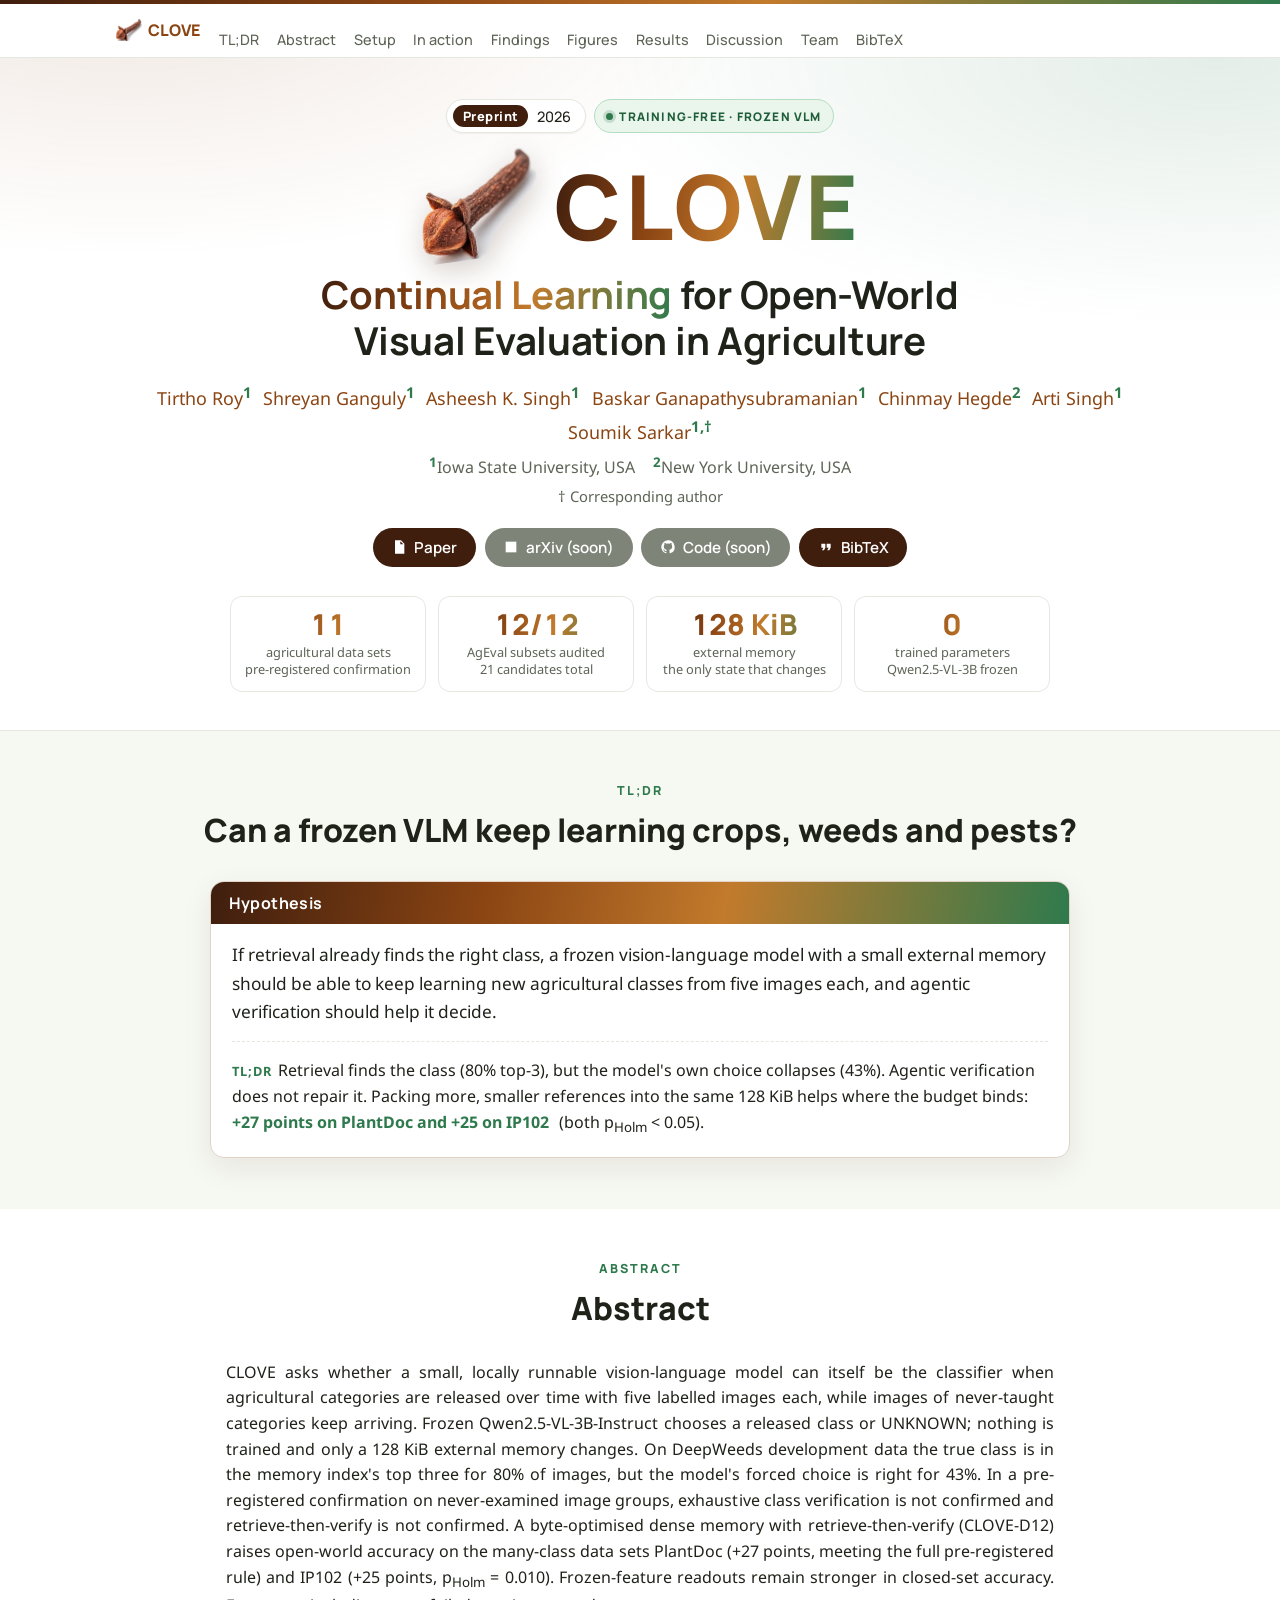
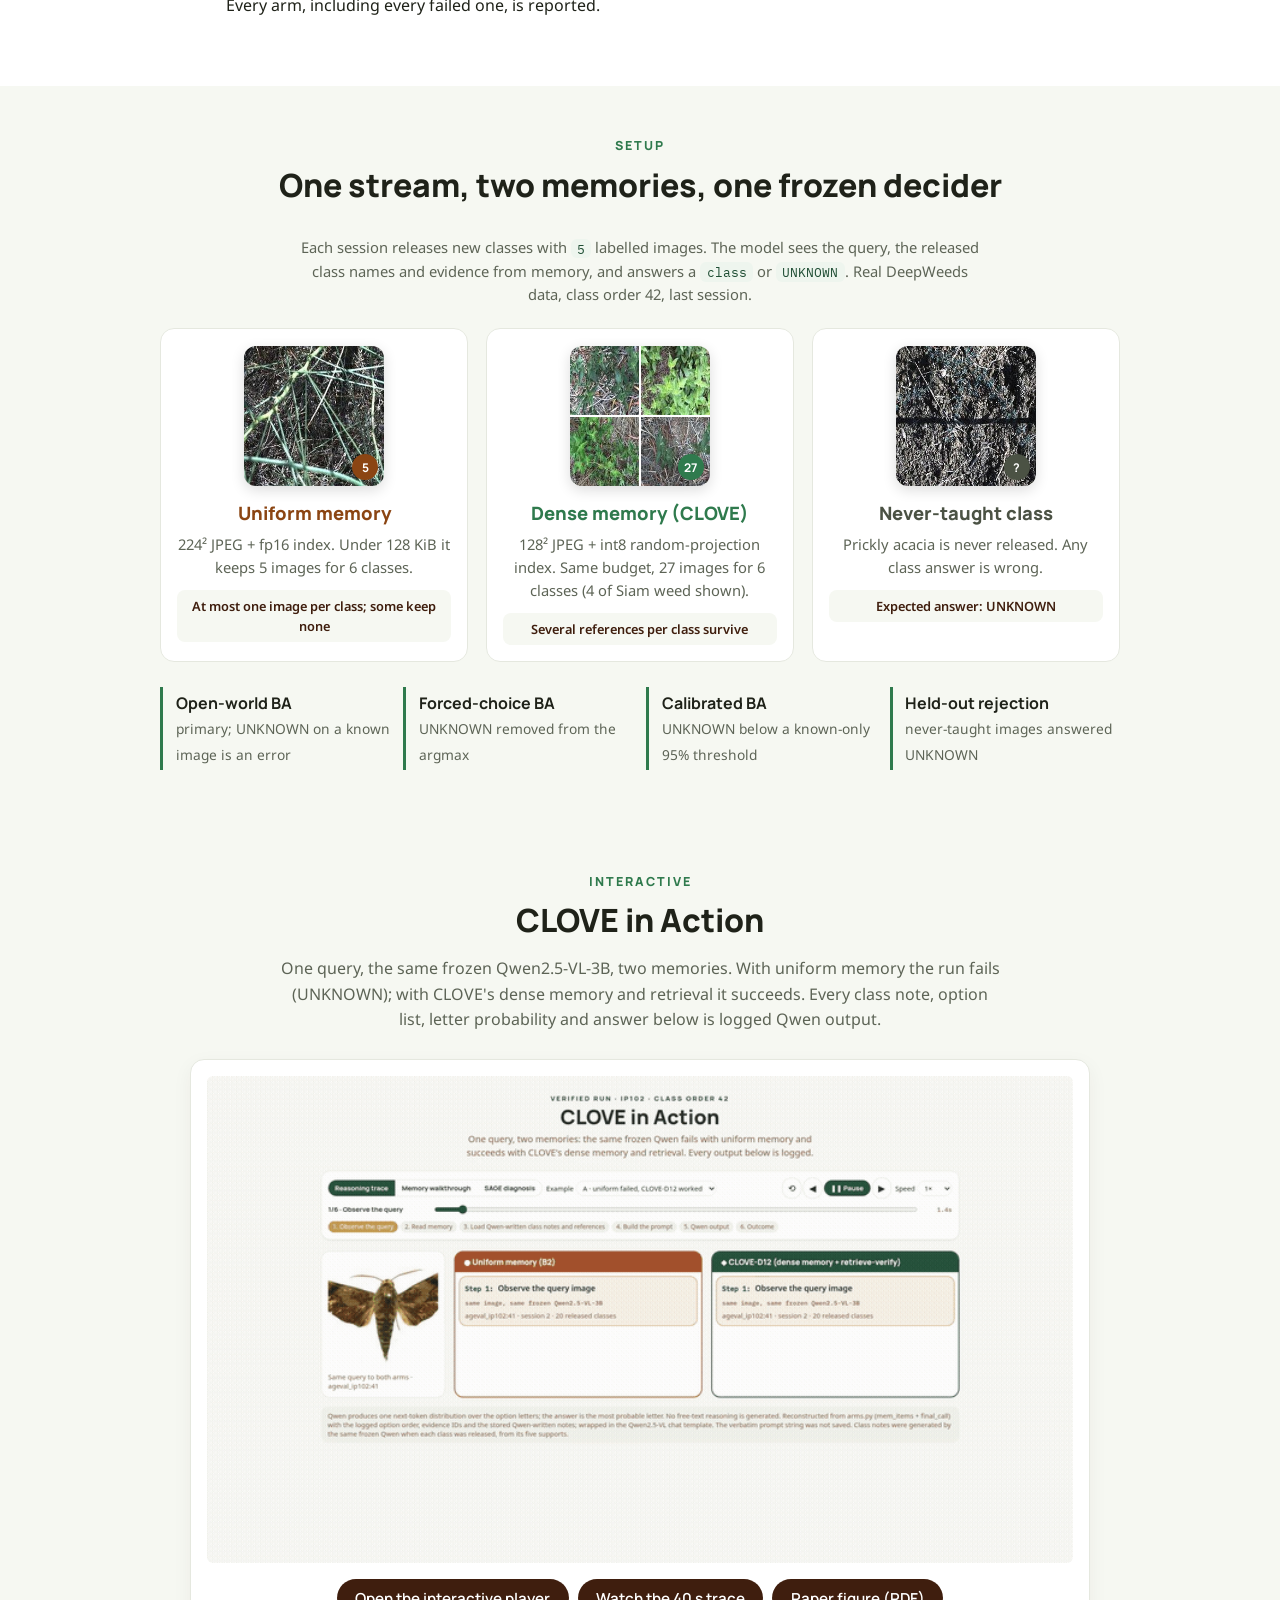
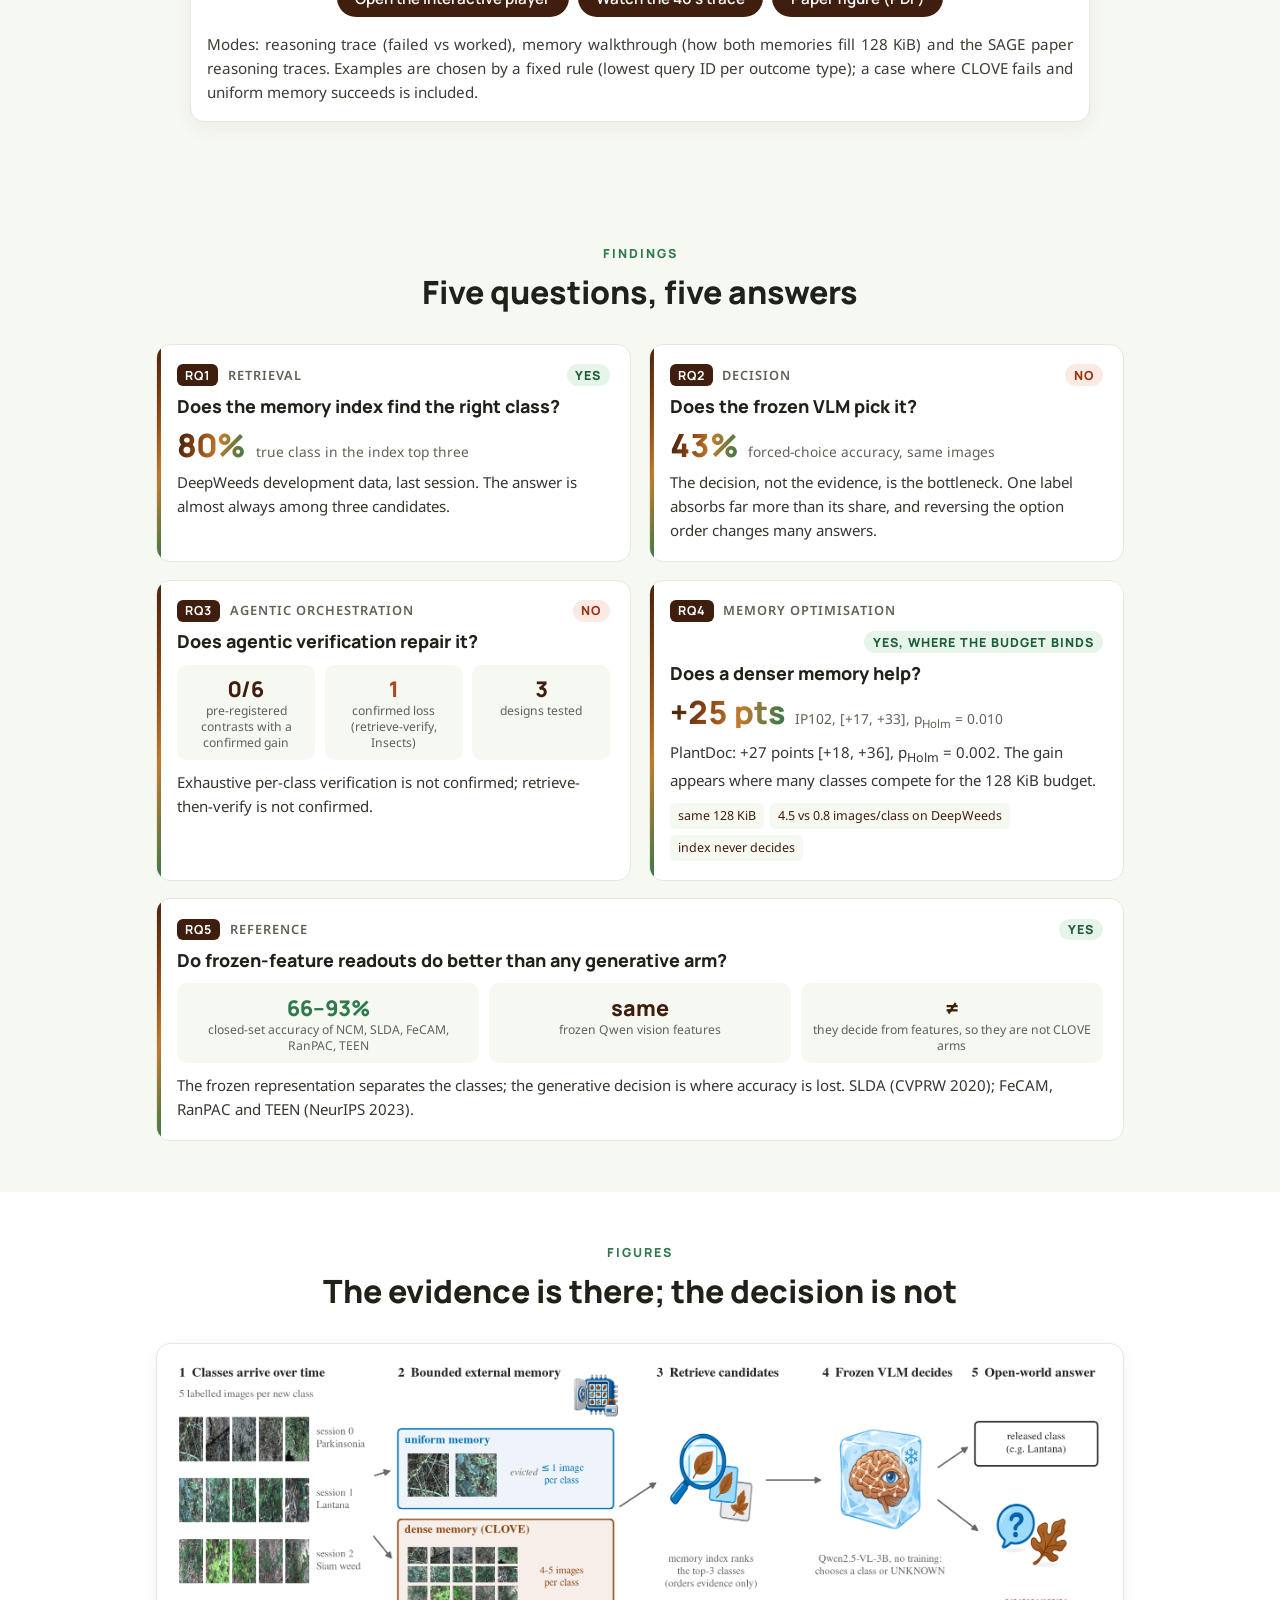
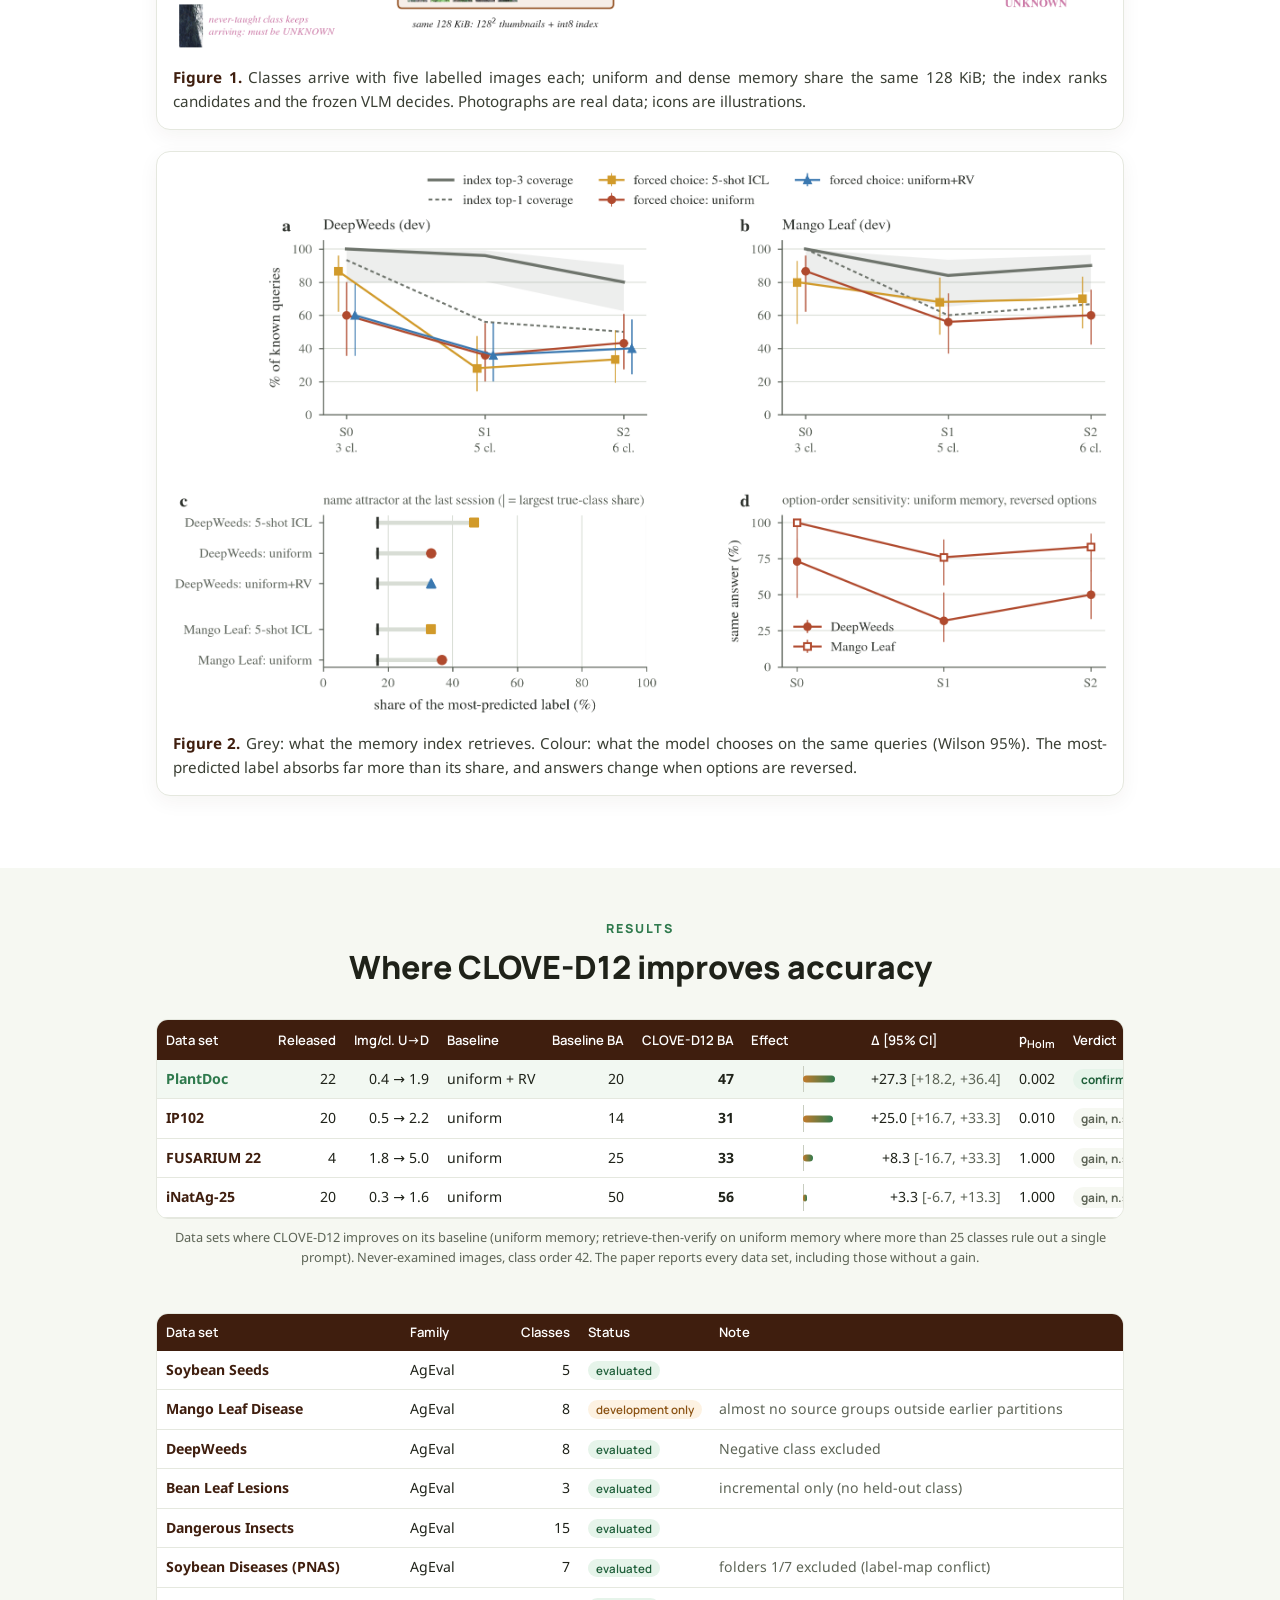
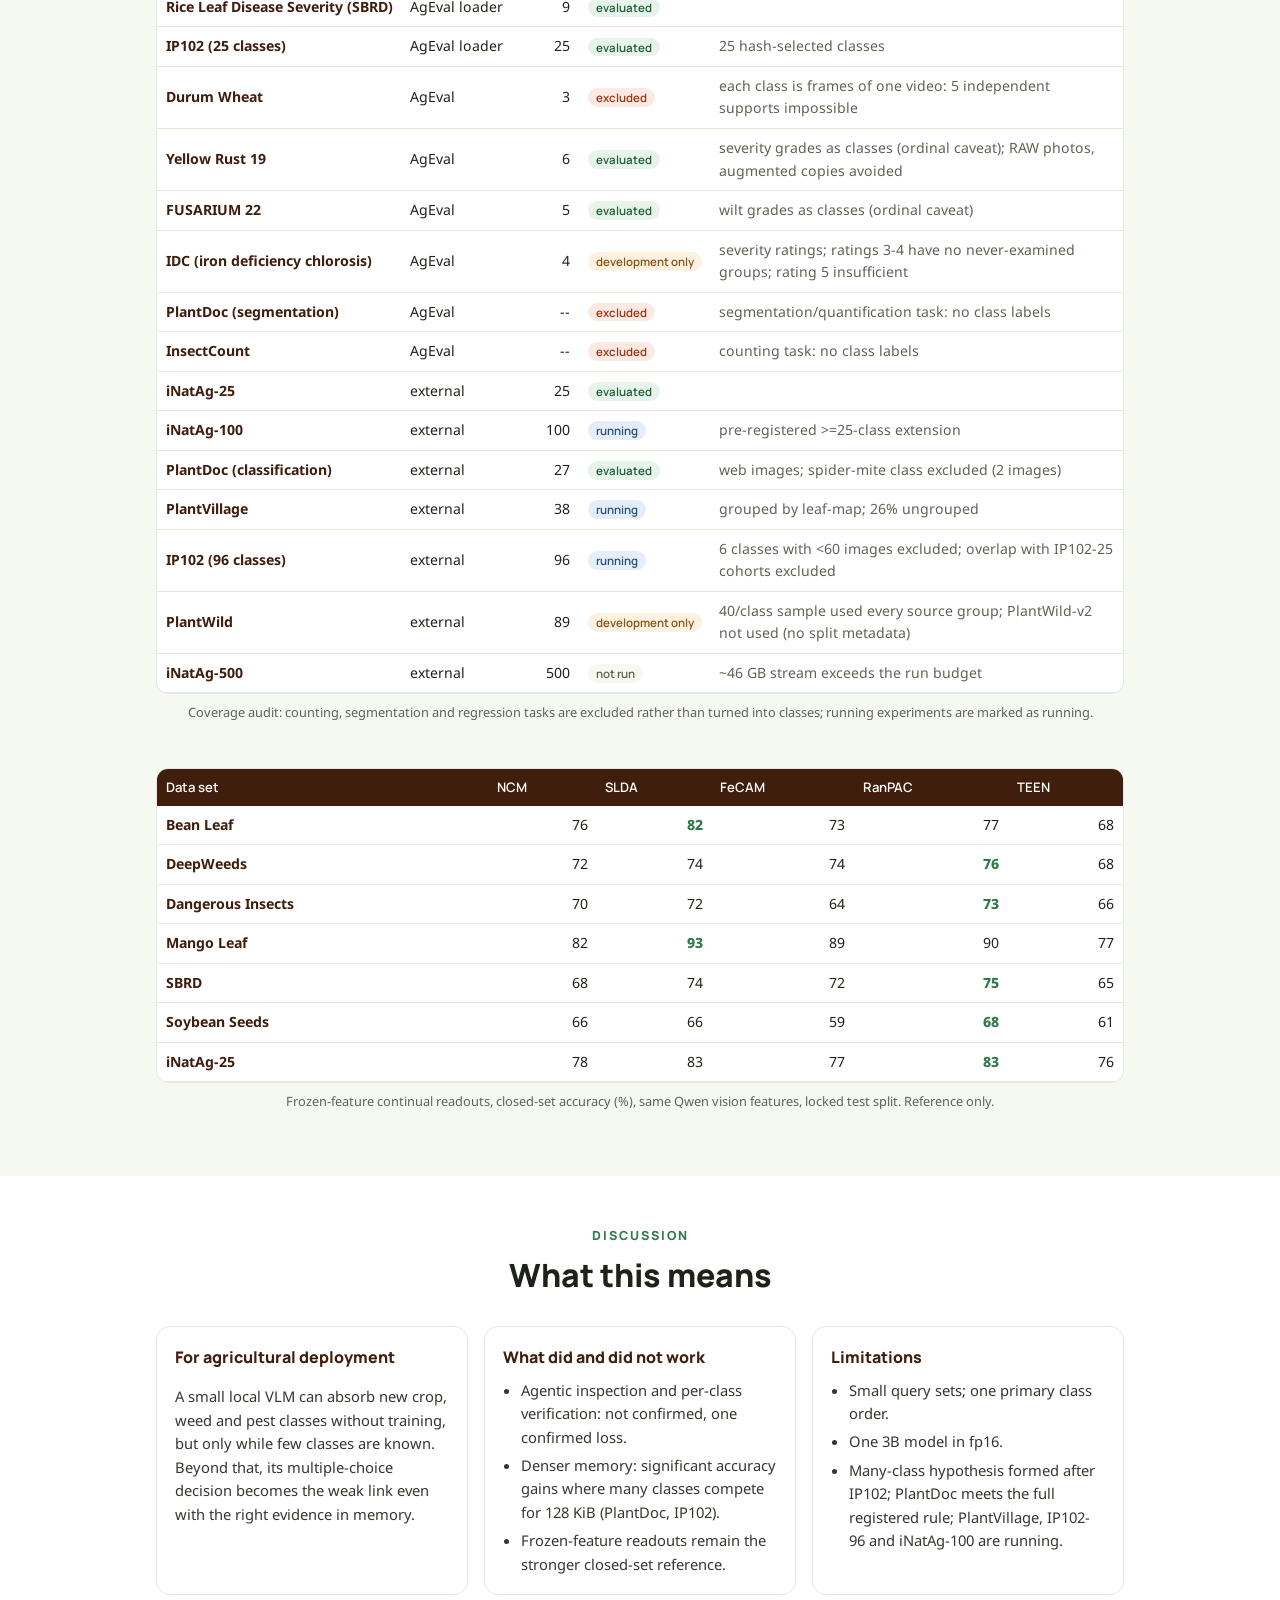
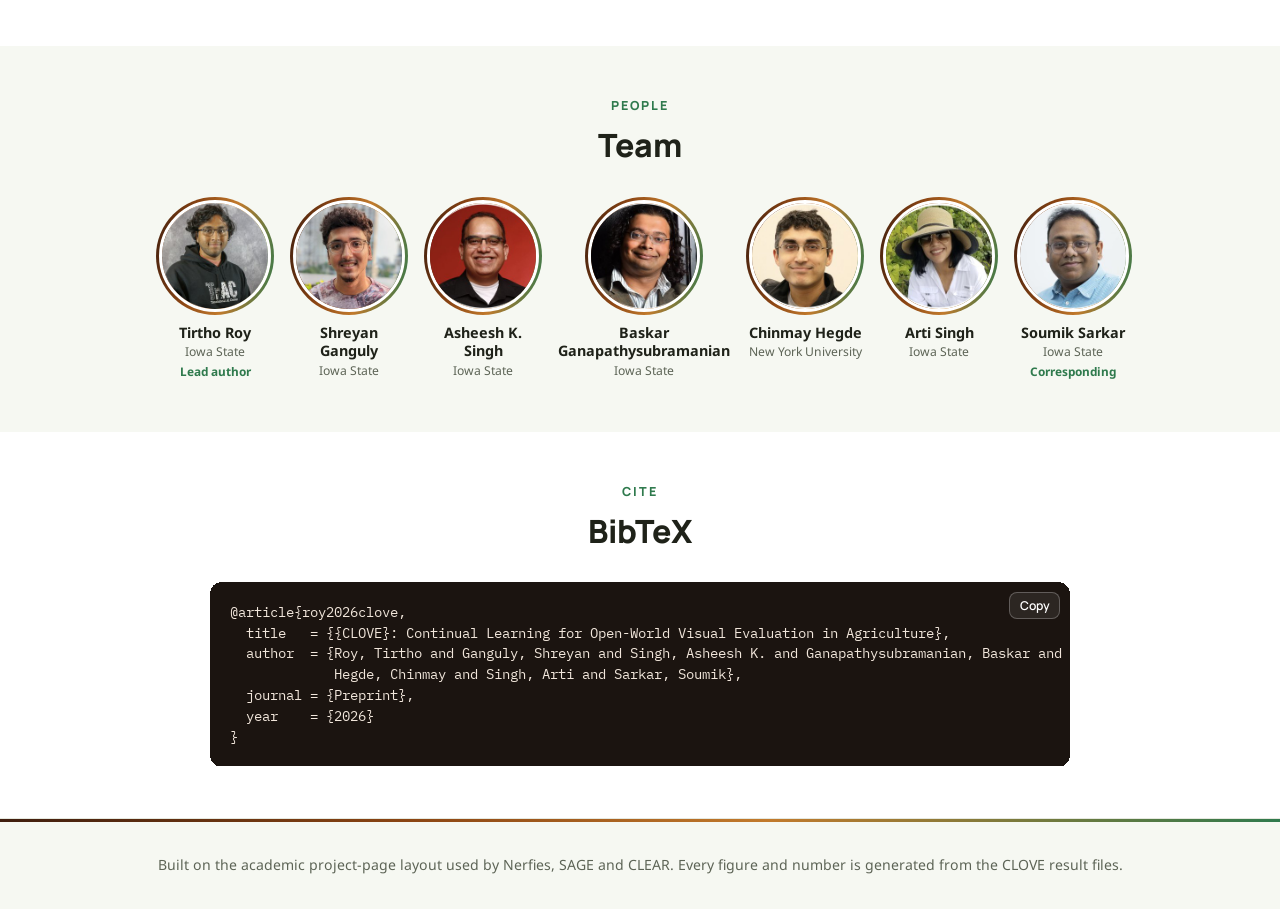
==== index.html @ 920bf46a "auto-update: results refreshed Co-Authored-By: Claude Opus 5.5 <noreply@anthropic.com>" ====
<!doctype html>
<html lang="en">
<head>
<meta charset="utf-8">
<meta name="viewport" content="width=device-width, initial-scale=1, viewport-fit=cover">
<meta name="description" content="CLOVE: Continual Learning for Open-World Visual Evaluation in Agriculture. Training-free continual recognition with a frozen vision-language model and a 128 KiB memory.">
<link rel="icon" href="clove_logo.png">
<title>CLOVE</title>
<meta name="claude:viewport-fit-sides" content="cover">
<link rel="preconnect" href="https://fonts.googleapis.com"><link rel="preconnect" href="https://fonts.gstatic.com" crossorigin>
<link rel="stylesheet" href="https://fonts.googleapis.com/css2?family=Manrope:wght@500;700;800&family=Noto+Sans:wght@400;600;700&family=IBM+Plex+Mono:wght@500&display=swap">
<style>
/* Layout: CLEAR / Nerfies academic page (centred hero, alternating tinted bands, 1000px content) re-coloured for CLOVE.
   Deliberately single light theme, like the template; every colour is set explicitly. Gradient sampled from the logo:
   dried clove brown -> amber bud -> leaf green. */
:root{
  --bark:#3F1E0E; --clove:#8B4513; --amber:#C27A2C; --leaf:#2F7A4D; --sprout:#5DAA68; --deep:#1E4D33;
  --ink:#1F2219; --muted:#5D6456; --line:#E5E8DF; --tint:#F6F8F2; --tint2:#EEF5EE; --paper:#FFFFFF; --warn:#B4441F; --navy:#2A2E24;
  --grad:linear-gradient(100deg,var(--bark) 0%,var(--clove) 32%,var(--amber) 60%,var(--leaf) 100%);
  --hd:"Manrope","Google Sans","Segoe UI",system-ui,sans-serif; --tx:"Noto Sans",system-ui,-apple-system,"Segoe UI",sans-serif; --mono:"IBM Plex Mono",ui-monospace,Menlo,monospace;
  color-scheme:light;
}
*{box-sizing:border-box}
html{scroll-behavior:smooth;scroll-padding-top:64px}
body{margin:0;background:var(--paper);color:var(--ink);font:16px/1.6 var(--tx)}
body::before{content:"";position:fixed;inset:0 0 auto;height:env(safe-area-inset-top,0px);z-index:60;background:var(--paper)}
a{color:var(--clove)} a:focus-visible,button:focus-visible{outline:2px solid var(--leaf);outline-offset:2px}
img{max-width:100%}
.wrap{max-width:1000px;margin:0 auto;padding-left:max(16px,env(safe-area-inset-left,0px));padding-right:max(16px,env(safe-area-inset-right,0px))}
.narrow{max-width:860px}
h1,h2,h3,h4{font-family:var(--hd);text-wrap:balance;margin:0;color:var(--ink)}
/* nav */
.nav{position:sticky;top:env(safe-area-inset-top,0px);z-index:50;background:rgba(255,255,255,.93);backdrop-filter:saturate(160%) blur(8px);-webkit-backdrop-filter:saturate(160%) blur(8px);border-bottom:1px solid var(--line)}
.nav::before{content:"";display:block;height:4px;background:var(--grad)}
.nav .in{max-width:1080px;margin:0 auto;padding:.45rem max(16px,env(safe-area-inset-right,0px)) .45rem max(16px,env(safe-area-inset-left,0px));display:flex;align-items:center;gap:1.2rem}
.nav .brand{display:flex;align-items:center;gap:.4rem;text-decoration:none;font:800 1rem var(--hd);color:var(--clove)}
.nav .brand img{height:22px}
.nav .links{display:flex;gap:1.1rem;overflow-x:auto;white-space:nowrap;scrollbar-width:none;font:500 .9rem var(--hd)}
.nav .links::-webkit-scrollbar{display:none}
.nav .links a{color:var(--muted);text-decoration:none} .nav .links a:hover{color:var(--leaf)}
/* hero */
.hero{position:relative;overflow:hidden;text-align:center;padding-block:2.6rem 2.4rem;
  background:radial-gradient(900px 380px at 10% -10%,rgba(139,69,19,.12),transparent 70%),radial-gradient(900px 380px at 95% 0%,rgba(47,122,77,.13),transparent 70%),var(--paper)}
.hero::after{content:"";position:absolute;inset:auto 0 0 0;height:1px;background:var(--line)}
.venue-row{display:flex;flex-wrap:wrap;justify-content:center;gap:.5rem;margin-bottom:1.3rem}
.badge{display:inline-flex;align-items:center;gap:.55rem;padding:.32rem .85rem .32rem .38rem;border-radius:999px;background:var(--paper);border:1px solid var(--line);box-shadow:0 1px 2px rgba(63,30,14,.06);font:500 .9rem var(--hd)}
.badge .b{background:var(--bark);color:#fff;font-weight:800;letter-spacing:.5px;border-radius:999px;padding:.12rem .6rem;font-size:.8rem}
.tag{display:inline-flex;align-items:center;gap:.4rem;background:#EAF5EC;color:#1E5E39;border:1px solid #B5DEC0;font:800 .74rem var(--hd);letter-spacing:1.2px;text-transform:uppercase;padding:.3rem .7rem;border-radius:999px}
.tag::before{content:"";width:7px;height:7px;border-radius:50%;background:var(--leaf);box-shadow:0 0 0 3px rgba(47,122,77,.2)}
.wordmark{display:flex;align-items:center;justify-content:center;gap:.9rem;margin-bottom:.9rem}
.wordmark img{height:clamp(64px,10vw,104px);width:auto;filter:drop-shadow(0 8px 14px rgba(63,30,14,.22));transform:rotate(-8deg)}
.wordmark span{font:800 clamp(3.2rem,9vw,5.6rem)/1 var(--hd);letter-spacing:.04em;background:var(--grad);-webkit-background-clip:text;background-clip:text;color:transparent}
.title{font:700 clamp(1.55rem,3.6vw,2.4rem)/1.18 var(--hd);letter-spacing:-.3px;max-width:860px;margin:0 auto 1.1rem}
.title .g{background:var(--grad);-webkit-background-clip:text;background-clip:text;color:transparent}
.authors{font-size:1.12rem;display:flex;flex-wrap:wrap;justify-content:center;gap:.15rem .7rem}
.authors a{color:var(--clove);text-decoration:none}.authors a:hover{text-decoration:underline}
.authors sup,.affils sup{color:var(--leaf);font-weight:700}
.affils{color:var(--muted);line-height:1.8;margin-top:.3rem}.affils span{margin:0 .55rem;display:inline-block}
.corr{font-size:.92rem;color:var(--muted);margin:.2rem 0 0}
.links{display:flex;flex-wrap:wrap;justify-content:center;gap:.55rem;margin-top:1.2rem}
.btn{display:inline-flex;align-items:center;gap:.45rem;padding:.55rem 1.15rem;border-radius:999px;background:var(--bark);color:#fff;text-decoration:none;font:600 .95rem var(--hd);border:0;transition:transform .15s ease,background .15s ease,box-shadow .15s ease}
.btn:hover{background:var(--leaf);transform:translateY(-1px);box-shadow:0 6px 14px rgba(47,122,77,.25)}
.btn.soon{background:#7E8578;cursor:default}.btn.soon:hover{transform:none;box-shadow:none;background:#7E8578}
.btn svg{width:16px;height:16px;fill:currentColor}
.stats{display:grid;grid-template-columns:repeat(4,1fr);gap:.75rem;max-width:820px;margin:1.8rem auto 0}
.stat{background:var(--paper);border:1px solid var(--line);border-radius:12px;padding:.8rem .5rem;text-align:center}
.stat .n{font:800 1.8rem/1.1 var(--hd);background:var(--grad);-webkit-background-clip:text;background-clip:text;color:transparent;font-variant-numeric:tabular-nums}
.stat .l{font-size:.8rem;color:var(--muted);margin-top:.2rem;line-height:1.35}
/* sections */
.sec{padding-block:3.2rem}
.tint{background:var(--tint)}
.kick{display:block;font:800 .78rem var(--hd);letter-spacing:2px;text-transform:uppercase;color:var(--leaf);margin-bottom:.35rem;text-align:center}
h2{font-size:clamp(1.5rem,3vw,2rem);font-weight:800;text-align:center;margin-bottom:1.6rem}
.lead{text-align:center;color:var(--muted);max-width:720px;margin:-1rem auto 1.6rem}
.just{text-align:justify;hyphens:auto}
/* tl;dr */
.hypo{max-width:860px;margin:0 auto;border-radius:14px;overflow:hidden;border:1px solid #E2D3C6;background:var(--paper);box-shadow:0 10px 30px rgba(63,30,14,.08)}
.hypo .hd{background:var(--grad);color:#fff;padding:.6rem 1.1rem;font:700 1rem var(--hd);letter-spacing:.4px}
.hypo .bd{padding:1.1rem 1.3rem;font-size:1.08rem;line-height:1.65}
.hypo .tl{margin-top:.9rem;padding-top:.9rem;border-top:1px dashed var(--line);font-size:1rem}
.hypo .tl b{color:var(--leaf);letter-spacing:1px;font-size:.8rem;margin-right:.4rem}
/* setup cards */
.conds{display:grid;grid-template-columns:repeat(3,1fr);gap:1.1rem;max-width:960px;margin:0 auto}
.cond{background:var(--paper);border:1px solid var(--line);border-radius:14px;padding:1.1rem 1rem 1rem;text-align:center}
.tile{width:140px;height:140px;margin:0 auto .8rem;border-radius:12px;overflow:hidden;position:relative;box-shadow:0 4px 14px rgba(0,0,0,.14);background:#E9ECE4}
.tile img{width:100%;height:100%;object-fit:cover;display:block}
.tile.grid4{display:grid;grid-template-columns:1fr 1fr;gap:2px;background:#fff}
.tile .st{position:absolute;right:6px;bottom:6px;min-width:26px;height:26px;border-radius:13px;padding:0 6px;display:grid;place-items:center;color:#fff;font:700 .75rem var(--hd)}
.cond.u .st{background:var(--clove)} .cond.d .st{background:var(--leaf)} .cond.h .st{background:#4B5244}
.cond h3{font-size:1.15rem;font-weight:800;margin-bottom:.3rem}
.cond.u h3{color:var(--clove)} .cond.d h3{color:var(--leaf)} .cond.h h3{color:#4B5244}
.cond p{font-size:.92rem;color:var(--muted);line-height:1.55;margin:0}
.cond .ex{margin-top:.7rem;font-size:.8rem;font-weight:600;border-radius:8px;padding:.35rem .5rem;background:var(--tint);color:var(--bark)}
.qpill{max-width:680px;margin:0 auto 1.3rem;text-align:center;font-size:.92rem;color:var(--muted)}
.qpill code{background:var(--tint2);color:var(--deep);border-radius:6px;padding:.1rem .4rem;font-family:var(--mono);font-size:.85em}
.metrics{display:grid;grid-template-columns:repeat(4,1fr);gap:.8rem;max-width:960px;margin:1.6rem auto 0}
.metric{border-left:3px solid var(--leaf);padding:.2rem 0 .2rem .8rem}
.metric b{display:block;font-family:var(--hd)} .metric span{font-size:.86rem;color:var(--muted)}
/* figure cards */
.fig{background:var(--paper);border:1px solid var(--line);border-radius:14px;padding:1rem;max-width:1000px;margin:0 auto 1.3rem;box-shadow:0 6px 20px rgba(63,30,14,.05)}
.fig img{width:100%;display:block;border-radius:6px}
.fig p{margin:.9rem 0 0;font-size:.95rem;color:#3A3F34;text-align:justify}
.fig p b.fl{color:var(--bark)}
/* RQ cards */
.rqg{display:grid;grid-template-columns:repeat(2,1fr);gap:1.1rem;max-width:1000px;margin:0 auto}
.rq{background:var(--paper);border:1px solid var(--line);border-radius:14px;padding:1.2rem 1.25rem;position:relative;overflow:hidden;transition:box-shadow .2s ease,transform .2s ease}
.rq:hover{box-shadow:0 12px 28px rgba(63,30,14,.1);transform:translateY(-2px)}
.rq::before{content:"";position:absolute;left:0;top:0;bottom:0;width:4px;background:var(--grad)}
.rq.wide{grid-column:1/-1}
.rq .hdr{display:flex;align-items:center;gap:.6rem;flex-wrap:wrap}
.rq .id{font:700 .78rem var(--hd);letter-spacing:1px;color:#fff;background:var(--bark);padding:.15rem .5rem;border-radius:6px}
.rq .tp{font-size:.8rem;color:var(--muted);text-transform:uppercase;letter-spacing:1px;font-weight:600}
.rq .ans{margin-left:auto;font:800 .78rem var(--hd);letter-spacing:1px;text-transform:uppercase;padding:.15rem .55rem;border-radius:999px}
.ans.no{background:#FBEAE4;color:#9A3412}.ans.yes{background:#E6F4EA;color:#1E5E39}.ans.part{background:#FDF2E2;color:#8A5212}
.rq h3{font-size:1.12rem;font-weight:800;margin:.35rem 0 .55rem}
.rq .big{display:flex;align-items:baseline;gap:.6rem;flex-wrap:wrap;margin-bottom:.4rem}
.rq .big .v{font:800 2rem/1 var(--hd);background:var(--grad);-webkit-background-clip:text;background-clip:text;color:transparent;font-variant-numeric:tabular-nums}
.rq .big .c{font-size:.86rem;color:var(--muted)}
.rq p{font-size:.94rem;line-height:1.6;color:#33382E;margin:0}
.minis{display:grid;grid-template-columns:repeat(3,1fr);gap:.6rem;margin:.4rem 0 .6rem}
.mini{background:var(--tint);border-radius:10px;padding:.6rem .5rem;text-align:center}
.mini .v{font:800 1.35rem var(--hd);color:var(--bark);font-variant-numeric:tabular-nums}.mini .v.bad{color:var(--warn)}.mini .v.good{color:var(--leaf)}
.mini .l{font-size:.76rem;color:var(--muted);line-height:1.3}
.chips{display:flex;flex-wrap:wrap;gap:.4rem;margin-top:.7rem}
.chip{font-size:.78rem;background:var(--tint);color:var(--bark);border-radius:6px;padding:.18rem .5rem}
/* run explorer */
.tabs{display:flex;flex-wrap:wrap;gap:.5rem;justify-content:center;margin-bottom:1.3rem}
.tab{border:1px solid var(--line);background:var(--paper);color:var(--ink);border-radius:999px;padding:.4rem .95rem;font:600 .88rem var(--hd);cursor:pointer;transition:all .15s ease}
.tab:hover{border-color:var(--leaf);color:var(--leaf)}
.tab[aria-selected="true"]{background:var(--grad);border-color:transparent;color:#fff}
.flow{position:relative;display:grid;gap:1rem;max-width:960px;margin:0 auto}
.flow::before{content:"";position:absolute;left:21px;top:22px;bottom:22px;width:2px;background:linear-gradient(var(--clove),var(--amber),var(--leaf))}
.step{position:relative;display:grid;grid-template-columns:44px 1fr;gap:1rem;align-items:start}
.step .no{position:relative;z-index:1;width:44px;height:44px;border-radius:50%;background:var(--paper);border:2px solid var(--clove);display:grid;place-items:center;font:800 1rem var(--hd);color:var(--clove)}
.step:last-child .no{border-color:var(--leaf);color:var(--leaf)}
.card{background:var(--paper);border:1px solid var(--line);border-radius:14px;padding:1rem 1.1rem;display:grid;gap:.6rem;min-width:0;box-shadow:0 4px 14px rgba(63,30,14,.04)}
.card h4{font-size:1.02rem;font-weight:800}
.tool{font:500 .78rem var(--mono);color:var(--muted);background:var(--tint);border-radius:6px;padding:.2rem .5rem;justify-self:start;overflow-wrap:anywhere}
.qrow{display:flex;gap:1rem;flex-wrap:wrap;align-items:center}
.qrow img{width:180px;height:180px;object-fit:cover;border-radius:12px;box-shadow:0 4px 14px rgba(0,0,0,.14)}
.kv{display:grid;grid-template-columns:auto 1fr;gap:.25rem 1rem;font-size:.93rem;margin:0}
.kv dt{color:var(--muted)}.kv dd{margin:0;font-variant-numeric:tabular-nums}
.memrow{display:grid;grid-template-columns:repeat(2,1fr);gap:.7rem}
.memb{border-radius:10px;padding:.6rem .75rem;background:var(--tint)}
.memb .t{font:700 .82rem var(--hd)} .memb.u .t{color:var(--clove)} .memb.d .t{color:var(--leaf)}
.memb .v{font:800 1.3rem var(--hd);font-variant-numeric:tabular-nums}
.memb .bar{height:6px;border-radius:3px;background:#E4E7DE;margin-top:.35rem;overflow:hidden}.memb .bar i{display:block;height:100%}
.memb.u .bar i{background:var(--clove)}.memb.d .bar i{background:var(--leaf)}
.rank{display:flex;gap:.5rem;flex-wrap:wrap}
.rank span{background:var(--tint2);border-radius:8px;padding:.3rem .7rem;font-size:.9rem}
.rank b{font-family:var(--mono);color:var(--leaf);margin-right:.4rem}
.ev{display:grid;grid-template-columns:repeat(auto-fit,minmax(220px,1fr));gap:.7rem}
.evc{background:var(--tint);border-radius:10px;padding:.55rem .6rem;display:grid;gap:.4rem}
.evc .lb{font-size:.82rem;font-weight:600;color:var(--bark)}
.evc .im{display:flex;gap:.3rem;flex-wrap:wrap}
.evc img{width:58px;height:58px;border-radius:6px;object-fit:cover}
.bars{display:grid;gap:.45rem}
.pb{display:grid;grid-template-columns:minmax(110px,230px) 1fr 60px;gap:.7rem;align-items:center;font-size:.92rem}
.pb .tr{height:12px;border-radius:6px;background:#ECEFE7;overflow:hidden}
.pb .fi{display:block;height:100%;background:#9AA391;border-radius:6px}
.pb.pick .fi{background:var(--grad)} .pb.pick .nm{font-weight:700}
.pb .pv{font:500 .85rem var(--mono);text-align:right;font-variant-numeric:tabular-nums}
.out{display:grid;grid-template-columns:repeat(3,1fr);gap:.7rem}
.oc{border:1px solid var(--line);border-radius:10px;padding:.6rem .75rem;display:grid;gap:.15rem}
.oc .w{font-size:.8rem;color:var(--muted)} .oc .a{font-weight:700;overflow-wrap:anywhere}
.mk{font:800 .72rem var(--hd);letter-spacing:1px;justify-self:start;border-radius:999px;padding:.1rem .5rem}
.mk.ok{background:#E6F4EA;color:#1E5E39}.mk.bad{background:#FBEAE4;color:#9A3412}
.rule{max-width:960px;margin:1rem auto 0;font-size:.86rem;color:var(--muted);text-align:center}
/* tables */
.tw{border:1px solid var(--line);border-radius:12px;background:var(--paper);overflow-x:auto;max-width:1000px;margin:0 auto}
table{border-collapse:collapse;width:100%;font-size:.88rem;font-variant-numeric:tabular-nums}
thead th{background:var(--bark);color:#fff;font:600 .82rem var(--hd);text-align:left;padding:.6rem .55rem;white-space:nowrap}
td{padding:.5rem .55rem;border-bottom:1px solid var(--line);white-space:nowrap;vertical-align:middle}
td.n{text-align:right} td.ds{font-weight:700;color:var(--bark)}
td.eff{position:relative;width:120px;min-width:120px}
td.eff .ax{position:absolute;left:50%;top:6px;bottom:6px;width:1px;background:#C8CDC0}
td.eff .bx{position:absolute;top:50%;height:7px;transform:translateY(-50%);border-radius:4px}
td.eff .bx.p{background:linear-gradient(90deg,var(--amber),var(--leaf))} td.eff .bx.m{background:linear-gradient(90deg,var(--warn),var(--amber))}
td.eff span{position:relative;font-weight:600;display:block;text-align:right}
tr.hot td{background:#F2F8F2} tr.hot td.ds{color:var(--leaf)}
.vd{font:700 .74rem var(--hd);border-radius:999px;padding:.12rem .5rem;white-space:nowrap}
.vd.g{background:#E6F4EA;color:#1E5E39}.vd.l{background:#FBEAE4;color:#9A3412}.vd.n{background:var(--tint);color:var(--muted)}
.pill{font:600 .72rem var(--hd);border-radius:999px;padding:.12rem .5rem;white-space:nowrap}
.pill.ok{background:#E6F4EA;color:#1E5E39}.pill.run{background:#E5EEF8;color:#24507E}.pill.dev{background:#FDF2E2;color:#8A5212}.pill.ex{background:#FBEAE4;color:#9A3412}.pill.pend{background:var(--tint);color:var(--muted)}
td.note{white-space:normal;min-width:240px;color:var(--muted)}
.leg{font-size:.8rem;color:var(--muted);margin-top:.5rem;text-align:center}
td.best{font-weight:800;color:var(--leaf)}
/* discussion */
.disc{display:grid;grid-template-columns:repeat(3,1fr);gap:1rem;max-width:1000px;margin:0 auto}
.box{background:var(--paper);border:1px solid var(--line);border-radius:14px;padding:1.1rem 1.15rem}
.box h4{color:var(--bark);margin-bottom:.5rem;font-weight:800}
.box p,.box li{font-size:.92rem;line-height:1.6;color:#33382E}.box ul{margin:0;padding-left:1.1rem}.box li+li{margin-top:.3rem}
/* team */
.team{display:grid;grid-template-columns:repeat(7,1fr);gap:1rem;max-width:1000px;margin:0 auto}
.mem{text-align:center;text-decoration:none;color:var(--ink);transition:transform .2s ease}.mem:hover{transform:translateY(-3px)}.mem:hover .nm{color:var(--leaf)}
.ph{width:118px;height:118px;border-radius:50%;margin:0 auto .55rem;padding:3px;background:var(--grad)}
.ph img{width:100%;height:100%;border-radius:50%;border:3px solid #fff;object-fit:cover;display:block;background:#fff}
.ph div{width:100%;height:100%;border-radius:50%;border:2px solid #fff;display:grid;place-items:center;font:800 1.6rem var(--hd);color:#fff;background:linear-gradient(135deg,var(--clove),var(--leaf))}
.mem .nm{font-weight:700;font-size:.9rem;line-height:1.3}.mem .af{font-size:.76rem;color:var(--muted)}.mem .ro{font-size:.74rem;color:var(--leaf);font-weight:700}
/* bibtex */
.bib{position:relative;max-width:860px;margin:0 auto}
.bib pre{background:#1B1410;color:#F1E6DB;border-radius:12px;padding:1.2rem 1.25rem;font:13.5px/1.55 var(--mono);overflow-x:auto;margin:0}
.cp{position:absolute;top:.6rem;right:.6rem;font:600 .76rem var(--hd);border-radius:8px;border:1px solid rgba(255,255,255,.25);background:rgba(255,255,255,.08);color:#fff;padding:.25rem .6rem;cursor:pointer}
.cp:hover{background:rgba(255,255,255,.18)}
footer{background:var(--tint);border-top:1px solid var(--line);color:var(--muted);font-size:.88rem;text-align:center;padding-block:2rem}
footer::before{content:"";display:block;height:3px;background:var(--grad);margin-top:-2rem;margin-bottom:2rem}
@media (max-width:1023px){.team{grid-template-columns:repeat(3,1fr)}.disc{grid-template-columns:1fr}}
@media (max-width:768px){.stats{grid-template-columns:repeat(2,1fr)}.conds{grid-template-columns:1fr}.metrics{grid-template-columns:repeat(2,1fr)}.rqg{grid-template-columns:1fr}.rq.wide{grid-column:auto}
  .team{grid-template-columns:repeat(2,1fr)}.out{grid-template-columns:1fr}.memrow{grid-template-columns:1fr}.affils span{display:block}.nav .brand{display:none}.just{text-align:left}}
@media (max-width:520px){.step{grid-template-columns:1fr}.flow::before{display:none}.pb{grid-template-columns:1fr 1fr 52px}}
@media (prefers-reduced-motion:no-preference){.fi{transition:width .6s cubic-bezier(.2,.7,.2,1)}}
</style>

</head>
<body>
<nav class="nav"><div class="in"><a class="brand" href="#top"><img src="clove_logo.png" alt="">CLOVE</a><div class="links">
<a href="#tldr">TL;DR</a><a href="#abstract">Abstract</a><a href="#setup">Setup</a><a href="#inaction">In action</a><a href="#findings">Findings</a><a href="#figures">Figures</a><a href="#results">Results</a><a href="#discussion">Discussion</a><a href="#team">Team</a><a href="#bibtex">BibTeX</a></div></div></nav>

<header class="hero" id="top"><div class="wrap">
  <div class="venue-row"><span class="badge"><span class="b">Preprint</span>2026</span><span class="tag">Training-free · frozen VLM</span></div>
  <div class="wordmark"><img src="clove_logo.png" alt="A whole clove, the CLOVE logo"><span>CLOVE</span></div>
  <h1 class="title"><span class="g">Continual Learning</span> for Open-World Visual Evaluation in Agriculture</h1>
  <div class="authors">
    <span><a href="https://www.linkedin.com/in/tirtho-roy-apon/" target="_blank" rel="noopener">Tirtho Roy</a><sup>1</sup></span>
    <span><a href="https://self-aware-complex-systems-lab.github.io/people/shreyan-ganguly/" target="_blank" rel="noopener">Shreyan Ganguly</a><sup>1</sup></span>
    <span><a href="https://www.agron.iastate.edu/people/singh-asheesh/" target="_blank" rel="noopener">Asheesh K. Singh</a><sup>1</sup></span>
    <span><a href="https://www.engineering.iastate.edu/people/profile/baskarg/" target="_blank" rel="noopener">Baskar Ganapathysubramanian</a><sup>1</sup></span>
    <span><a href="https://chinmayhegde.github.io/" target="_blank" rel="noopener">Chinmay Hegde</a><sup>2</sup></span>
    <span><a href="https://www.agron.iastate.edu/people/singh-arti-2/" target="_blank" rel="noopener">Arti Singh</a><sup>1</sup></span>
    <span><a href="https://www.engineering.iastate.edu/people/profile/soumiks/" target="_blank" rel="noopener">Soumik Sarkar</a><sup>1,†</sup></span>
  </div>
  <div class="affils"><span><sup>1</sup>Iowa State University, USA</span><span><sup>2</sup>New York University, USA</span></div>
  <p class="corr">† Corresponding author</p>
  <div class="links">
    <a class="btn" href="CLOVE_paper.pdf" target="_blank" rel="noopener"><svg viewBox="0 0 24 24" aria-hidden="true"><path d="M6 2h9l5 5v15H6zM14 3.5V8h4.5"/></svg>Paper</a>
    <span class="btn soon"><svg viewBox="0 0 24 24" aria-hidden="true"><path d="M4 4h16v16H4z"/></svg>arXiv (soon)</span>
    <span class="btn soon"><svg viewBox="0 0 24 24" aria-hidden="true"><path d="M12 2a10 10 0 0 0-3.2 19.5c.5.1.7-.2.7-.5v-1.7c-2.8.6-3.4-1.3-3.4-1.3-.5-1.2-1.1-1.5-1.1-1.5-.9-.6.1-.6.1-.6 1 .1 1.6 1 1.6 1 .9 1.6 2.4 1.1 3 .8.1-.7.4-1.1.6-1.3-2.2-.3-4.6-1.1-4.6-5a3.9 3.9 0 0 1 1-2.7c-.1-.3-.4-1.3.1-2.7 0 0 .8-.3 2.7 1a9.4 9.4 0 0 1 5 0c1.9-1.3 2.7-1 2.7-1 .5 1.4.2 2.4.1 2.7a3.9 3.9 0 0 1 1 2.7c0 3.9-2.4 4.7-4.6 5 .4.3.7.9.7 1.9V21c0 .3.2.6.7.5A10 10 0 0 0 12 2z"/></svg>Code (soon)</span>
    <a class="btn" href="#bibtex"><svg viewBox="0 0 24 24" aria-hidden="true"><path d="M6 17h3l2-4V7H5v6h3zm8 0h3l2-4V7h-6v6h3z"/></svg>BibTeX</a>
  </div>
  <div class="stats">
    <div class="stat"><div class="n">11</div><div class="l">agricultural data sets<br>pre-registered confirmation</div></div>
    <div class="stat"><div class="n">12/12</div><div class="l">AgEval subsets audited<br>21 candidates total</div></div>
    <div class="stat"><div class="n">128 KiB</div><div class="l">external memory<br>the only state that changes</div></div>
    <div class="stat"><div class="n">0</div><div class="l">trained parameters<br>Qwen2.5-VL-3B frozen</div></div>
  </div>
</div></header>

<main>
<section class="sec tint" id="tldr"><div class="wrap">
  <span class="kick">TL;DR</span><h2>Can a frozen VLM keep learning crops, weeds and pests?</h2>
  <div class="hypo"><div class="hd">Hypothesis</div><div class="bd">If retrieval already finds the right class, a frozen vision-language model with a small external memory should be able to keep learning new agricultural classes from five images each, and agentic verification should help it decide.
  <div class="tl"><b>TL;DR</b>Retrieval finds the class (80% top-3), but the model's own choice collapses (43%). Agentic verification does not repair it. Packing more, smaller references into the same 128&nbsp;KiB helps where the budget binds: <b style="color:var(--leaf);letter-spacing:0;font-size:1rem">+27 points on PlantDoc and +25 on IP102</b> (both p<sub>Holm</sub> &lt; 0.05).</div></div></div>
</div></section>

<section class="sec" id="abstract"><div class="wrap narrow">
  <span class="kick">Abstract</span><h2>Abstract</h2>
  <p class="just">CLOVE asks whether a small, locally runnable vision-language model can itself be the classifier when agricultural categories are released over time with five labelled images each, while images of never-taught categories keep arriving. Frozen Qwen2.5-VL-3B-Instruct chooses a released class or UNKNOWN; nothing is trained and only a 128&nbsp;KiB external memory changes. On DeepWeeds development data the true class is in the memory index's top three for 80% of images, but the model's forced choice is right for 43%. In a pre-registered confirmation on never-examined image groups, exhaustive class verification is not confirmed and retrieve-then-verify is not confirmed. A byte-optimised dense memory with retrieve-then-verify (CLOVE-D12) raises open-world accuracy on the many-class data sets PlantDoc (+27 points, meeting the full pre-registered rule) and IP102 (+25 points, p<sub>Holm</sub> = 0.010). Frozen-feature readouts remain stronger in closed-set accuracy. Every arm, including every failed one, is reported.</p>
</div></section>

<section class="sec tint" id="setup"><div class="wrap">
  <span class="kick">Setup</span><h2>One stream, two memories, one frozen decider</h2>
  <p class="qpill">Each session releases new classes with <code>5</code> labelled images. The model sees the query, the released class names and evidence from memory, and answers a <code>class</code> or <code>UNKNOWN</code>. Real DeepWeeds data, class order 42, last session.</p>
  <div class="conds">
    <div class="cond u"><div class="tile"><img src="[data-uri]" alt="Stored uniform-memory thumbnail of Parkinsonia"><span class="st">5</span></div><h3>Uniform memory</h3><p>224&sup2; JPEG + fp16 index. Under 128&nbsp;KiB it keeps 5 images for 6 classes.</p><div class="ex">At most one image per class; some keep none</div></div>
    <div class="cond d"><div class="tile grid4"><img src="[data-uri]" alt="Stored dense-memory thumbnail of Siam weed"><img src="[data-uri]" alt="Stored dense-memory thumbnail of Siam weed"><img src="[data-uri]" alt="Stored dense-memory thumbnail of Siam weed"><img src="[data-uri]" alt="Stored dense-memory thumbnail of Siam weed"><span class="st">27</span></div><h3>Dense memory (CLOVE)</h3><p>128&sup2; JPEG + int8 random-projection index. Same budget, 27 images for 6 classes (4 of Siam weed shown).</p><div class="ex">Several references per class survive</div></div>
    <div class="cond h"><div class="tile"><img src="[data-uri]" alt="Image of the never-released class Prickly acacia"><span class="st">?</span></div><h3>Never-taught class</h3><p>Prickly acacia is never released. Any class answer is wrong.</p><div class="ex">Expected answer: UNKNOWN</div></div>
  </div>
  <div class="metrics">
    <div class="metric"><b>Open-world BA</b><span>primary; UNKNOWN on a known image is an error</span></div>
    <div class="metric"><b>Forced-choice BA</b><span>UNKNOWN removed from the argmax</span></div>
    <div class="metric"><b>Calibrated BA</b><span>UNKNOWN below a known-only 95% threshold</span></div>
    <div class="metric"><b>Held-out rejection</b><span>never-taught images answered UNKNOWN</span></div>
  </div>
</div></section>

<section class="sec tint" id="inaction"><div class="wrap">
  <span class="kick">Interactive</span><h2>CLOVE in Action</h2>
  <p class="lead">One query, the same frozen Qwen2.5-VL-3B, two memories. With uniform memory the run fails (UNKNOWN); with CLOVE's dense memory and retrieval it succeeds. Every class note, option list, letter probability and answer below is logged Qwen output.</p>
  <div class="fig" style="max-width:900px"><a href="run/" aria-label="Open the interactive run player"><img src="run/videos/reasoning_trace_preview.gif" alt="Preview: the failed uniform-memory run and the successful CLOVE-D12 run on the same query, step by step"></a>
    <div class="links" style="margin-top:1rem"><a class="btn" href="run/">Open the interactive player</a><a class="btn" href="run/videos/reasoning_trace.mp4" target="_blank" rel="noopener">Watch the 40 s trace</a><a class="btn" href="run/figures/agentic_run.pdf" target="_blank" rel="noopener">Paper figure (PDF)</a></div>
    <p>Modes: reasoning trace (failed vs worked), memory walkthrough (how both memories fill 128&nbsp;KiB) and the SAGE paper reasoning traces. Examples are chosen by a fixed rule (lowest query ID per outcome type); a case where CLOVE fails and uniform memory succeeds is included.</p></div>
</div></section>



<section class="sec tint" id="findings"><div class="wrap">
  <span class="kick">Findings</span><h2>Five questions, five answers</h2>
  <div class="rqg">
    <div class="rq"><div class="hdr"><span class="id">RQ1</span><span class="tp">Retrieval</span><span class="ans yes">Yes</span></div><h3>Does the memory index find the right class?</h3>
      <div class="big"><span class="v">80%</span><span class="c">true class in the index top three</span></div><p>DeepWeeds development data, last session. The answer is almost always among three candidates.</p></div>
    <div class="rq"><div class="hdr"><span class="id">RQ2</span><span class="tp">Decision</span><span class="ans no">No</span></div><h3>Does the frozen VLM pick it?</h3>
      <div class="big"><span class="v">43%</span><span class="c">forced-choice accuracy, same images</span></div><p>The decision, not the evidence, is the bottleneck. One label absorbs far more than its share, and reversing the option order changes many answers.</p></div>
    <div class="rq"><div class="hdr"><span class="id">RQ3</span><span class="tp">Agentic orchestration</span><span class="ans no">No</span></div><h3>Does agentic verification repair it?</h3>
      <div class="minis"><div class="mini"><div class="v">0/6</div><div class="l">pre-registered contrasts with a confirmed gain</div></div><div class="mini"><div class="v bad">1</div><div class="l">confirmed loss (retrieve-verify, Insects)</div></div><div class="mini"><div class="v">3</div><div class="l">designs tested</div></div></div>
      <p>Exhaustive per-class verification is not confirmed; retrieve-then-verify is not confirmed.</p></div>
    <div class="rq"><div class="hdr"><span class="id">RQ4</span><span class="tp">Memory optimisation</span><span class="ans yes">Yes, where the budget binds</span></div><h3>Does a denser memory help?</h3>
      <div class="big"><span class="v">+25 pts</span><span class="c">IP102, [+17, +33], p<sub>Holm</sub> = 0.010</span></div><p>PlantDoc: +27 points [+18, +36], p<sub>Holm</sub> = 0.002. The gain appears where many classes compete for the 128&nbsp;KiB budget.</p>
      <div class="chips"><span class="chip">same 128 KiB</span><span class="chip">4.5 vs 0.8 images/class on DeepWeeds</span><span class="chip">index never decides</span></div></div>
    <div class="rq wide"><div class="hdr"><span class="id">RQ5</span><span class="tp">Reference</span><span class="ans yes">Yes</span></div><h3>Do frozen-feature readouts do better than any generative arm?</h3>
      <div class="minis"><div class="mini"><div class="v good">66–93%</div><div class="l">closed-set accuracy of NCM, SLDA, FeCAM, RanPAC, TEEN</div></div><div class="mini"><div class="v">same</div><div class="l">frozen Qwen vision features</div></div><div class="mini"><div class="v">≠</div><div class="l">they decide from features, so they are not CLOVE arms</div></div></div>
      <p>The frozen representation separates the classes; the generative decision is where accuracy is lost. SLDA (CVPRW 2020); FeCAM, RanPAC and TEEN (NeurIPS 2023).</p></div>
  </div>
</div></section>

<section class="sec" id="figures"><div class="wrap">
  <span class="kick">Figures</span><h2>The evidence is there; the decision is not</h2>
  <div class="fig"><img src="fig_teaser.png" alt="CLOVE overview: class stream, uniform vs dense memory, retrieval and frozen VLM decision"><p><b class="fl">Figure 1.</b> Classes arrive with five labelled images each; uniform and dense memory share the same 128&nbsp;KiB; the index ranks candidates and the frozen VLM decides. Photographs are real data; icons are illustrations.</p></div>
  <div class="fig"><img src="fig4_mechanism.png" alt="Mechanism figure"><p><b class="fl">Figure 2.</b> Grey: what the memory index retrieves. Colour: what the model chooses on the same queries (Wilson 95%). The most-predicted label absorbs far more than its share, and answers change when options are reversed.</p></div>
</div></section>

<section class="sec tint" id="results"><div class="wrap">
  <span class="kick">Results</span><h2>Where CLOVE-D12 improves accuracy</h2>
  <div class="tw"><table><thead><tr><th>Data set</th><th>Released</th><th>Img/cl. U→D</th><th>Baseline</th><th>Baseline BA</th><th>CLOVE-D12 BA</th><th>Effect</th><th>Δ [95% CI]</th><th>p<sub>Holm</sub></th><th>Verdict</th></tr></thead><tbody>
<tr class='hot'><td class='ds'>PlantDoc</td><td class='n'>22</td><td class='n'>0.4 &rarr; 1.9</td><td>uniform + RV</td><td class='n'>20</td><td class='n'><b>47</b></td><td class='eff'><i class='ax'></i><i class='bx p' style='left:50%;width:27.27272727272727%'></i></td><td class='n'>+27.3 <span style='color:var(--muted)'>[+18.2, +36.4]</span></td><td class='n'>0.002</td><td><span class='vd g'>confirmed gain</span></td></tr>
<tr class=''><td class='ds'>IP102</td><td class='n'>20</td><td class='n'>0.5 &rarr; 2.2</td><td>uniform</td><td class='n'>14</td><td class='n'><b>31</b></td><td class='eff'><i class='ax'></i><i class='bx p' style='left:50%;width:25.0%'></i></td><td class='n'>+25.0 <span style='color:var(--muted)'>[+16.7, +33.3]</span></td><td class='n'>0.010</td><td><span class='vd n'>gain, n.s.</span></td></tr>
<tr class=''><td class='ds'>FUSARIUM 22</td><td class='n'>4</td><td class='n'>1.8 &rarr; 5.0</td><td>uniform</td><td class='n'>25</td><td class='n'><b>33</b></td><td class='eff'><i class='ax'></i><i class='bx p' style='left:50%;width:8.33333333333333%'></i></td><td class='n'>+8.3 <span style='color:var(--muted)'>[-16.7, +33.3]</span></td><td class='n'>1.000</td><td><span class='vd n'>gain, n.s.</span></td></tr>
<tr class=''><td class='ds'>iNatAg-25</td><td class='n'>20</td><td class='n'>0.3 &rarr; 1.6</td><td>uniform</td><td class='n'>50</td><td class='n'><b>56</b></td><td class='eff'><i class='ax'></i><i class='bx p' style='left:50%;width:3.33333333333334%'></i></td><td class='n'>+3.3 <span style='color:var(--muted)'>[-6.7, +13.3]</span></td><td class='n'>1.000</td><td><span class='vd n'>gain, n.s.</span></td></tr>
  </tbody></table></div>
  <p class="leg">Data sets where CLOVE-D12 improves on its baseline (uniform memory; retrieve-then-verify on uniform memory where more than 25 classes rule out a single prompt). Never-examined images, class order 42. The paper reports every data set, including those without a gain.</p>
  <div style="height:2rem"></div>
  <div class="tw"><table><thead><tr><th>Data set</th><th>Family</th><th>Classes</th><th>Status</th><th>Note</th></tr></thead><tbody>
<tr><td class='ds'>Soybean Seeds</td><td>AgEval</td><td class='n'>5</td><td><span class='pill ok'>evaluated</span></td><td class='note'></td></tr>
<tr><td class='ds'>Mango Leaf Disease</td><td>AgEval</td><td class='n'>8</td><td><span class='pill dev'>development only</span></td><td class='note'>almost no source groups outside earlier partitions</td></tr>
<tr><td class='ds'>DeepWeeds</td><td>AgEval</td><td class='n'>8</td><td><span class='pill ok'>evaluated</span></td><td class='note'>Negative class excluded</td></tr>
<tr><td class='ds'>Bean Leaf Lesions</td><td>AgEval</td><td class='n'>3</td><td><span class='pill ok'>evaluated</span></td><td class='note'>incremental only (no held-out class)</td></tr>
<tr><td class='ds'>Dangerous Insects</td><td>AgEval</td><td class='n'>15</td><td><span class='pill ok'>evaluated</span></td><td class='note'></td></tr>
<tr><td class='ds'>Soybean Diseases (PNAS)</td><td>AgEval</td><td class='n'>7</td><td><span class='pill ok'>evaluated</span></td><td class='note'>folders 1/7 excluded (label-map conflict)</td></tr>
<tr><td class='ds'>Rice Leaf Disease Severity (SBRD)</td><td>AgEval loader</td><td class='n'>9</td><td><span class='pill ok'>evaluated</span></td><td class='note'></td></tr>
<tr><td class='ds'>IP102 (25 classes)</td><td>AgEval loader</td><td class='n'>25</td><td><span class='pill ok'>evaluated</span></td><td class='note'>25 hash-selected classes</td></tr>
<tr><td class='ds'>Durum Wheat</td><td>AgEval</td><td class='n'>3</td><td><span class='pill ex'>excluded</span></td><td class='note'>each class is frames of one video: 5 independent supports impossible</td></tr>
<tr><td class='ds'>Yellow Rust 19</td><td>AgEval</td><td class='n'>6</td><td><span class='pill ok'>evaluated</span></td><td class='note'>severity grades as classes (ordinal caveat); RAW photos, augmented copies avoided</td></tr>
<tr><td class='ds'>FUSARIUM 22</td><td>AgEval</td><td class='n'>5</td><td><span class='pill ok'>evaluated</span></td><td class='note'>wilt grades as classes (ordinal caveat)</td></tr>
<tr><td class='ds'>IDC (iron deficiency chlorosis)</td><td>AgEval</td><td class='n'>4</td><td><span class='pill dev'>development only</span></td><td class='note'>severity ratings; ratings 3-4 have no never-examined groups; rating 5 insufficient</td></tr>
<tr><td class='ds'>PlantDoc (segmentation)</td><td>AgEval</td><td class='n'>--</td><td><span class='pill ex'>excluded</span></td><td class='note'>segmentation/quantification task: no class labels</td></tr>
<tr><td class='ds'>InsectCount</td><td>AgEval</td><td class='n'>--</td><td><span class='pill ex'>excluded</span></td><td class='note'>counting task: no class labels</td></tr>
<tr><td class='ds'>iNatAg-25</td><td>external</td><td class='n'>25</td><td><span class='pill ok'>evaluated</span></td><td class='note'></td></tr>
<tr><td class='ds'>iNatAg-100</td><td>external</td><td class='n'>100</td><td><span class='pill run'>running</span></td><td class='note'>pre-registered &gt;=25-class extension</td></tr>
<tr><td class='ds'>PlantDoc (classification)</td><td>external</td><td class='n'>27</td><td><span class='pill ok'>evaluated</span></td><td class='note'>web images; spider-mite class excluded (2 images)</td></tr>
<tr><td class='ds'>PlantVillage</td><td>external</td><td class='n'>38</td><td><span class='pill run'>running</span></td><td class='note'>grouped by leaf-map; 26% ungrouped</td></tr>
<tr><td class='ds'>IP102 (96 classes)</td><td>external</td><td class='n'>96</td><td><span class='pill run'>running</span></td><td class='note'>6 classes with &lt;60 images excluded; overlap with IP102-25 cohorts excluded</td></tr>
<tr><td class='ds'>PlantWild</td><td>external</td><td class='n'>89</td><td><span class='pill dev'>development only</span></td><td class='note'>40/class sample used every source group; PlantWild-v2 not used (no split metadata)</td></tr>
<tr><td class='ds'>iNatAg-500</td><td>external</td><td class='n'>500</td><td><span class='pill pend'>not run</span></td><td class='note'>~46 GB stream exceeds the run budget</td></tr>
  </tbody></table></div>
  <p class="leg">Coverage audit: counting, segmentation and regression tasks are excluded rather than turned into classes; running experiments are marked as running.</p>
  <div style="height:2rem"></div>
  <div class="tw"><table><thead><tr><th>Data set</th><th>NCM</th><th>SLDA</th><th>FeCAM</th><th>RanPAC</th><th>TEEN</th></tr></thead><tbody>
<tr><td class='ds'>Bean Leaf</td><td class='n'>76</td><td class='n best'>82</td><td class='n'>73</td><td class='n'>77</td><td class='n'>68</td></tr>
<tr><td class='ds'>DeepWeeds</td><td class='n'>72</td><td class='n'>74</td><td class='n'>74</td><td class='n best'>76</td><td class='n'>68</td></tr>
<tr><td class='ds'>Dangerous Insects</td><td class='n'>70</td><td class='n'>72</td><td class='n'>64</td><td class='n best'>73</td><td class='n'>66</td></tr>
<tr><td class='ds'>Mango Leaf</td><td class='n'>82</td><td class='n best'>93</td><td class='n'>89</td><td class='n'>90</td><td class='n'>77</td></tr>
<tr><td class='ds'>SBRD</td><td class='n'>68</td><td class='n'>74</td><td class='n'>72</td><td class='n best'>75</td><td class='n'>65</td></tr>
<tr><td class='ds'>Soybean Seeds</td><td class='n'>66</td><td class='n'>66</td><td class='n'>59</td><td class='n best'>68</td><td class='n'>61</td></tr>
<tr><td class='ds'>iNatAg-25</td><td class='n'>78</td><td class='n'>83</td><td class='n'>77</td><td class='n best'>83</td><td class='n'>76</td></tr>
  </tbody></table></div>
  <p class="leg">Frozen-feature continual readouts, closed-set accuracy (%), same Qwen vision features, locked test split. Reference only.</p>
</div></section>

<section class="sec" id="discussion"><div class="wrap">
  <span class="kick">Discussion</span><h2>What this means</h2>
  <div class="disc">
    <div class="box"><h4>For agricultural deployment</h4><p>A small local VLM can absorb new crop, weed and pest classes without training, but only while few classes are known. Beyond that, its multiple-choice decision becomes the weak link even with the right evidence in memory.</p></div>
    <div class="box"><h4>What did and did not work</h4><ul><li>Agentic inspection and per-class verification: not confirmed, one confirmed loss.</li><li>Denser memory: significant accuracy gains where many classes compete for 128&nbsp;KiB (PlantDoc, IP102).</li><li>Frozen-feature readouts remain the stronger closed-set reference.</li></ul></div>
    <div class="box"><h4>Limitations</h4><ul><li>Small query sets; one primary class order.</li><li>One 3B model in fp16.</li><li>Many-class hypothesis formed after IP102; PlantDoc meets the full registered rule; PlantVillage, IP102-96 and iNatAg-100 are running.</li></ul></div>
  </div>
</div></section>

<section class="sec tint" id="team"><div class="wrap">
  <span class="kick">People</span><h2>Team</h2>
  <div class="team">
    <a class="mem" href="https://www.linkedin.com/in/tirtho-roy-apon/" target="_blank" rel="noopener"><div class="ph"><img src="team/tirtho.jpg" alt="Photo of Tirtho Roy"></div><div class="nm">Tirtho Roy</div><div class="af">Iowa State</div><div class="ro">Lead author</div></a>
    <a class="mem" href="https://self-aware-complex-systems-lab.github.io/people/shreyan-ganguly/" target="_blank" rel="noopener"><div class="ph"><img src="team/shreyan.jpg" alt="Photo of Shreyan Ganguly"></div><div class="nm">Shreyan Ganguly</div><div class="af">Iowa State</div></a>
    <a class="mem" href="https://www.agron.iastate.edu/people/singh-asheesh/" target="_blank" rel="noopener"><div class="ph"><img src="team/asheesh.jpg" alt="Photo of Asheesh K. Singh"></div><div class="nm">Asheesh K. Singh</div><div class="af">Iowa State</div></a>
    <a class="mem" href="https://www.engineering.iastate.edu/people/profile/baskarg/" target="_blank" rel="noopener"><div class="ph"><img src="team/baskar.jpg" alt="Photo of Baskar Ganapathysubramanian"></div><div class="nm">Baskar Ganapathysubramanian</div><div class="af">Iowa State</div></a>
    <a class="mem" href="https://chinmayhegde.github.io/" target="_blank" rel="noopener"><div class="ph"><img src="team/chinmay.jpg" alt="Photo of Chinmay Hegde"></div><div class="nm">Chinmay Hegde</div><div class="af">New York University</div></a>
    <a class="mem" href="https://www.agron.iastate.edu/people/singh-arti-2/" target="_blank" rel="noopener"><div class="ph"><img src="team/arti.jpg" alt="Photo of Arti Singh"></div><div class="nm">Arti Singh</div><div class="af">Iowa State</div></a>
    <a class="mem" href="https://www.engineering.iastate.edu/people/profile/soumiks/" target="_blank" rel="noopener"><div class="ph"><img src="team/soumik.jpg" alt="Photo of Soumik Sarkar"></div><div class="nm">Soumik Sarkar</div><div class="af">Iowa State</div><div class="ro">Corresponding</div></a>
  </div>
</div></section>

<section class="sec" id="bibtex"><div class="wrap">
  <span class="kick">Cite</span><h2>BibTeX</h2>
  <div class="bib"><button class="cp" id="cp" type="button">Copy</button><pre id="bibtxt">@article{roy2026clove,
  title   = {{CLOVE}: Continual Learning for Open-World Visual Evaluation in Agriculture},
  author  = {Roy, Tirtho and Ganguly, Shreyan and Singh, Asheesh K. and Ganapathysubramanian, Baskar and
             Hegde, Chinmay and Singh, Arti and Sarkar, Soumik},
  journal = {Preprint},
  year    = {2026}
}</pre></div>
</div></section>
</main>
<footer><div class="wrap">Built on the academic project-page layout used by Nerfies, SAGE and CLEAR. Every figure and number is generated from the CLOVE result files.</div></footer>

<script>
document.getElementById('cp').onclick = async e => {
  try { await navigator.clipboard.writeText(document.getElementById('bibtxt').textContent); e.target.textContent = 'Copied'; }
  catch (_) { const s = getSelection(), rg = document.createRange(); rg.selectNodeContents(document.getElementById('bibtxt')); s.removeAllRanges(); s.addRange(rg); e.target.textContent = 'Selected'; }
};
</script>

</body>
</html>
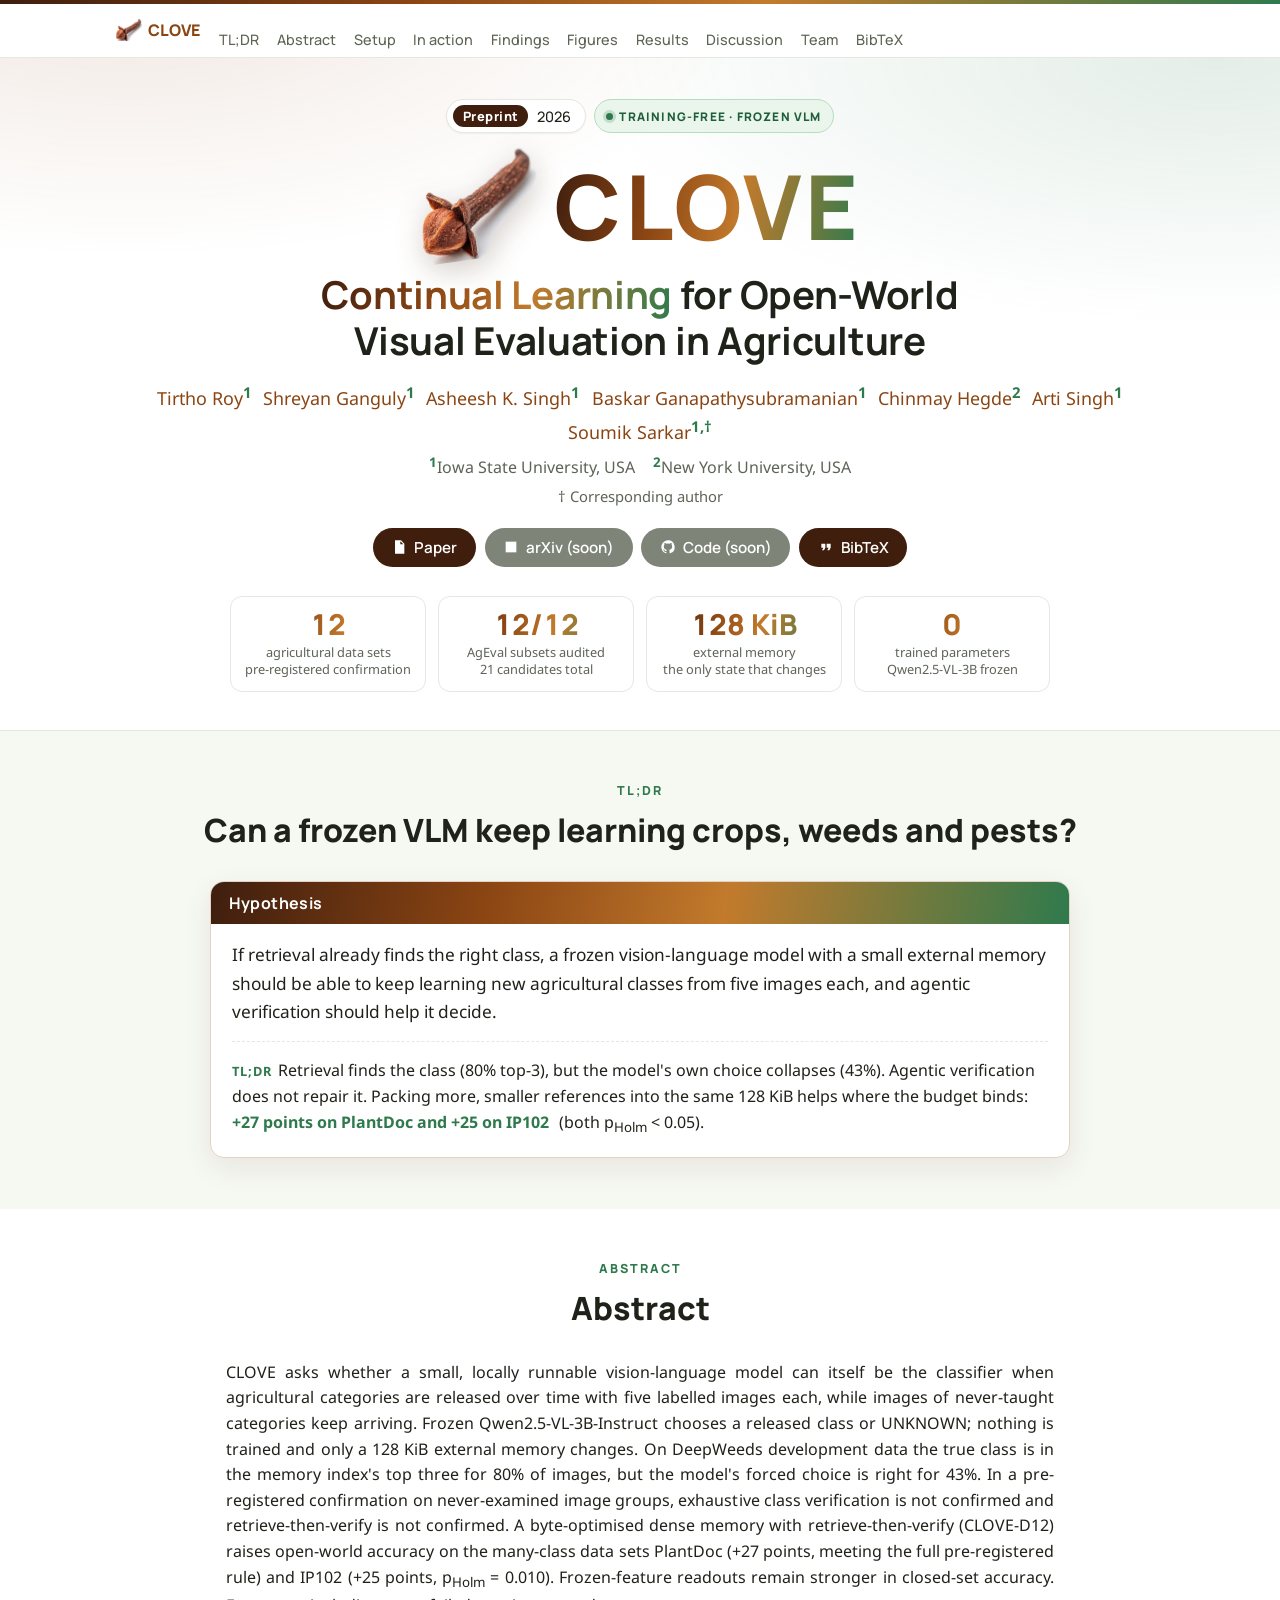
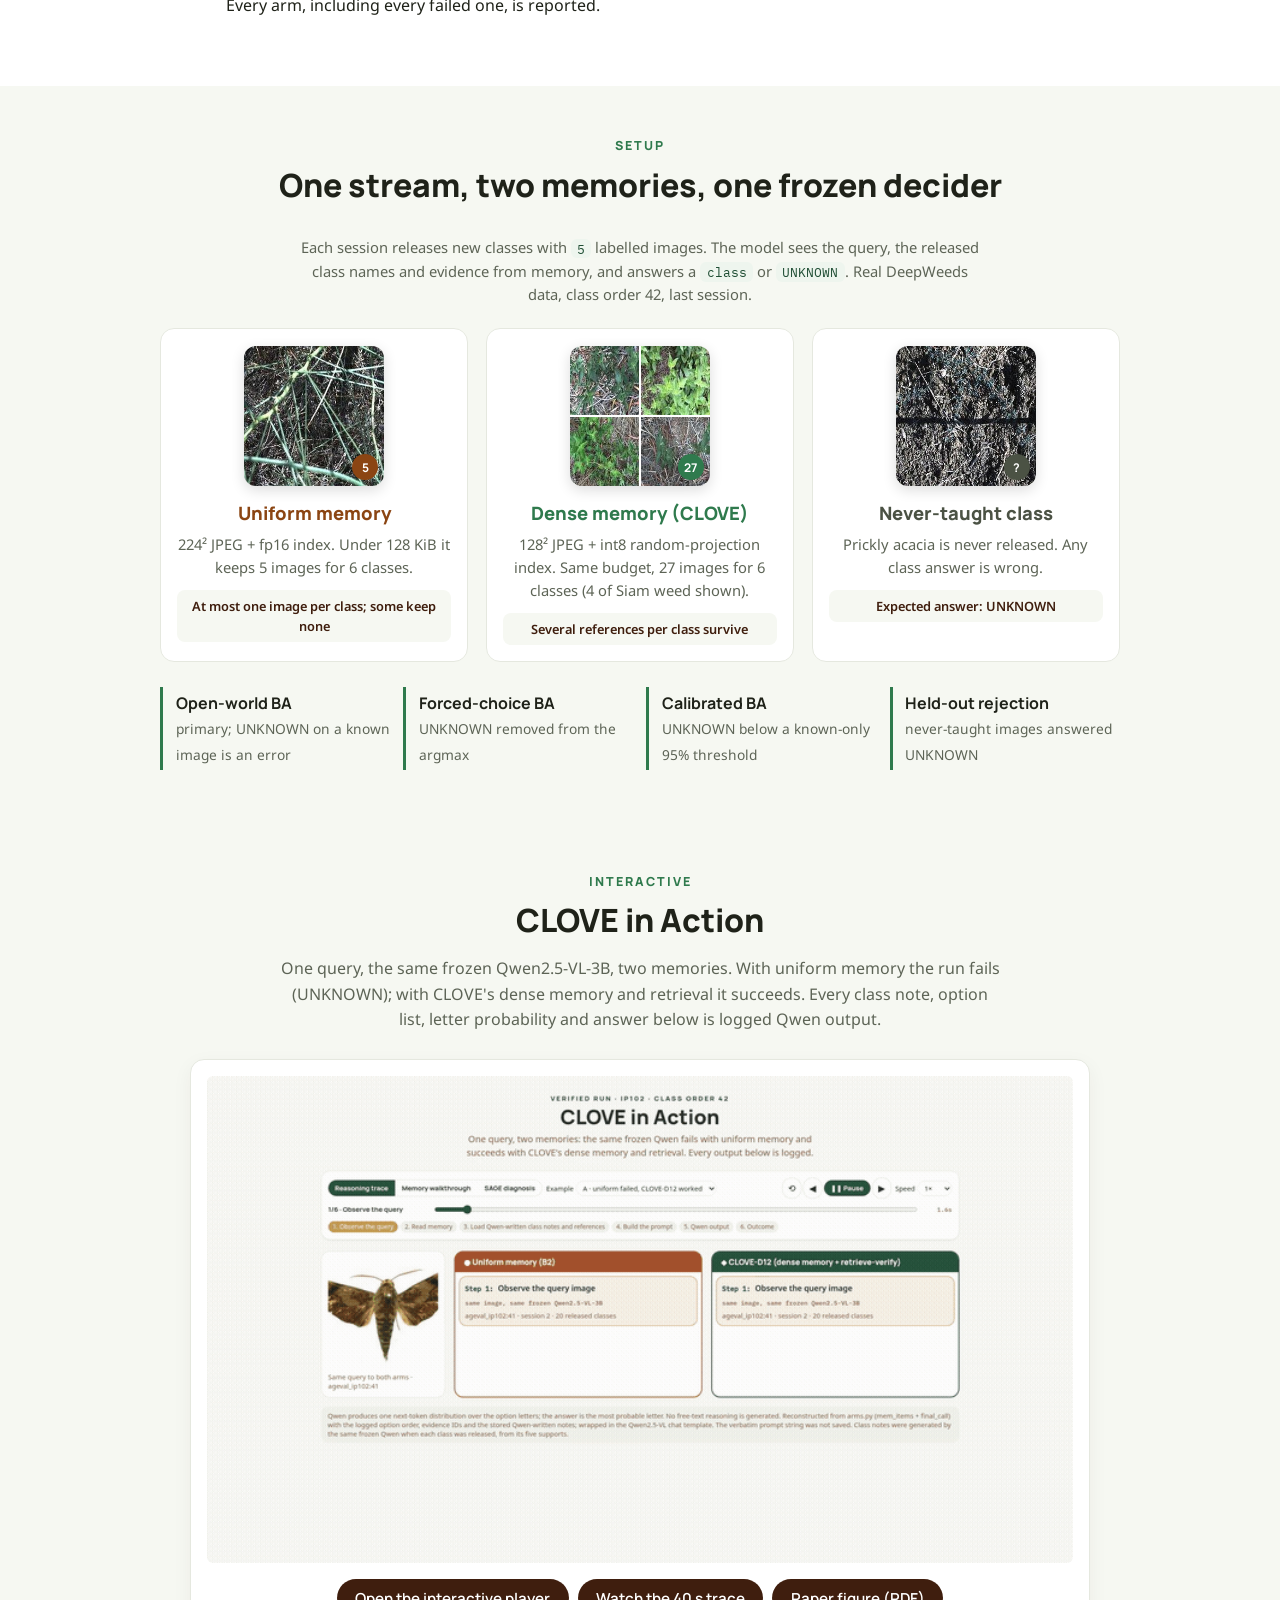
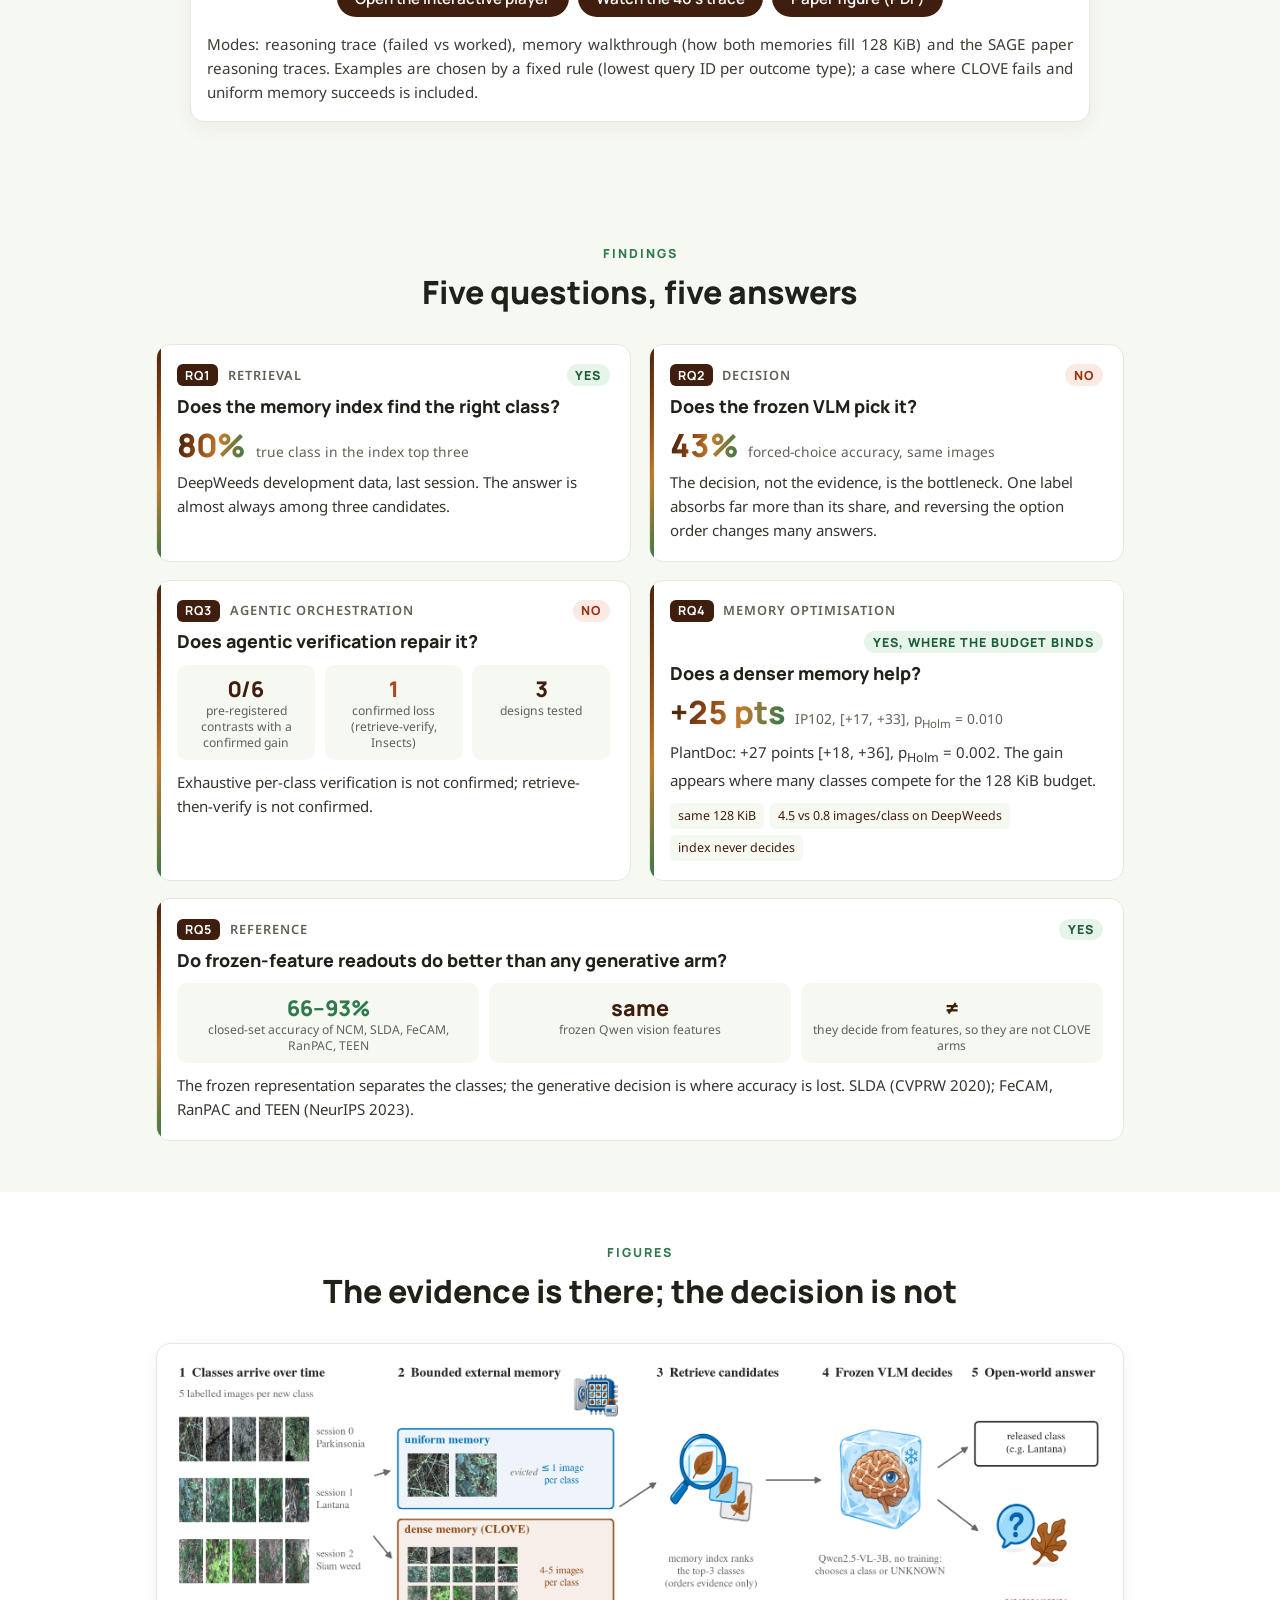
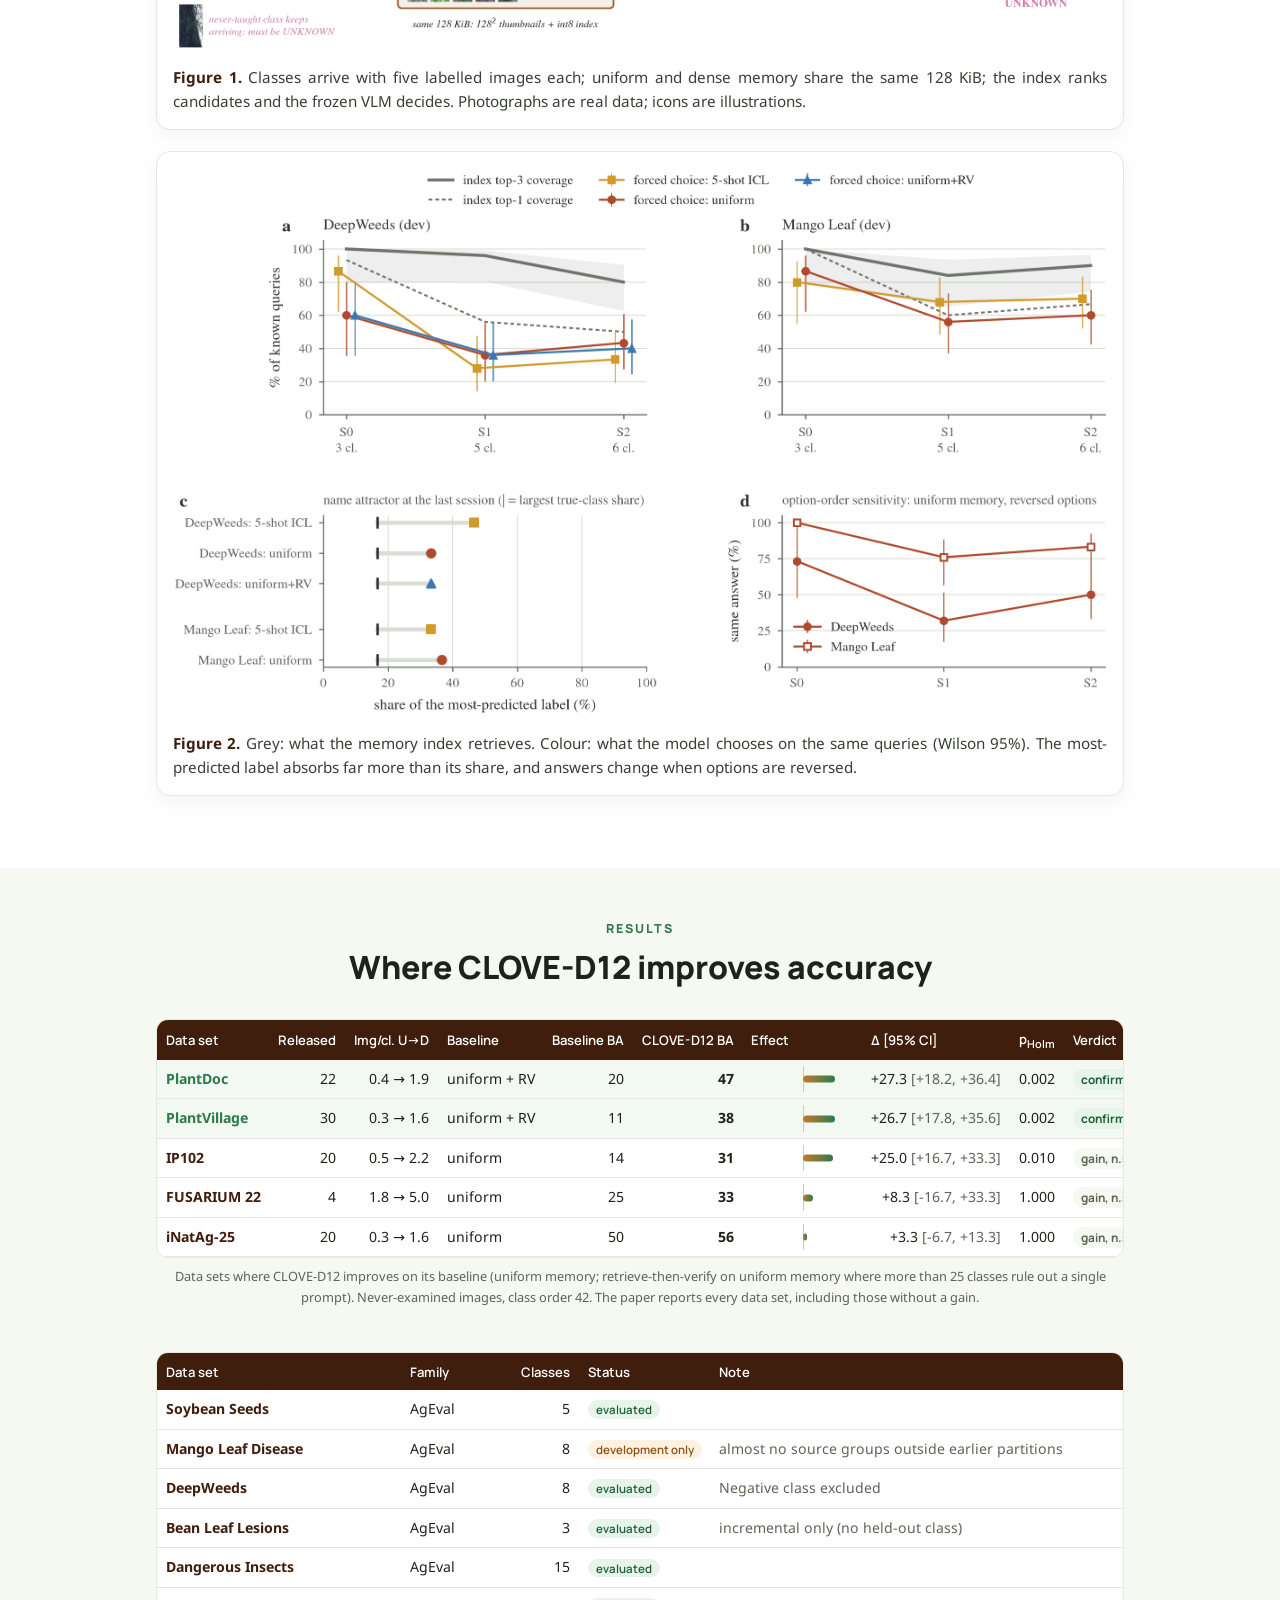
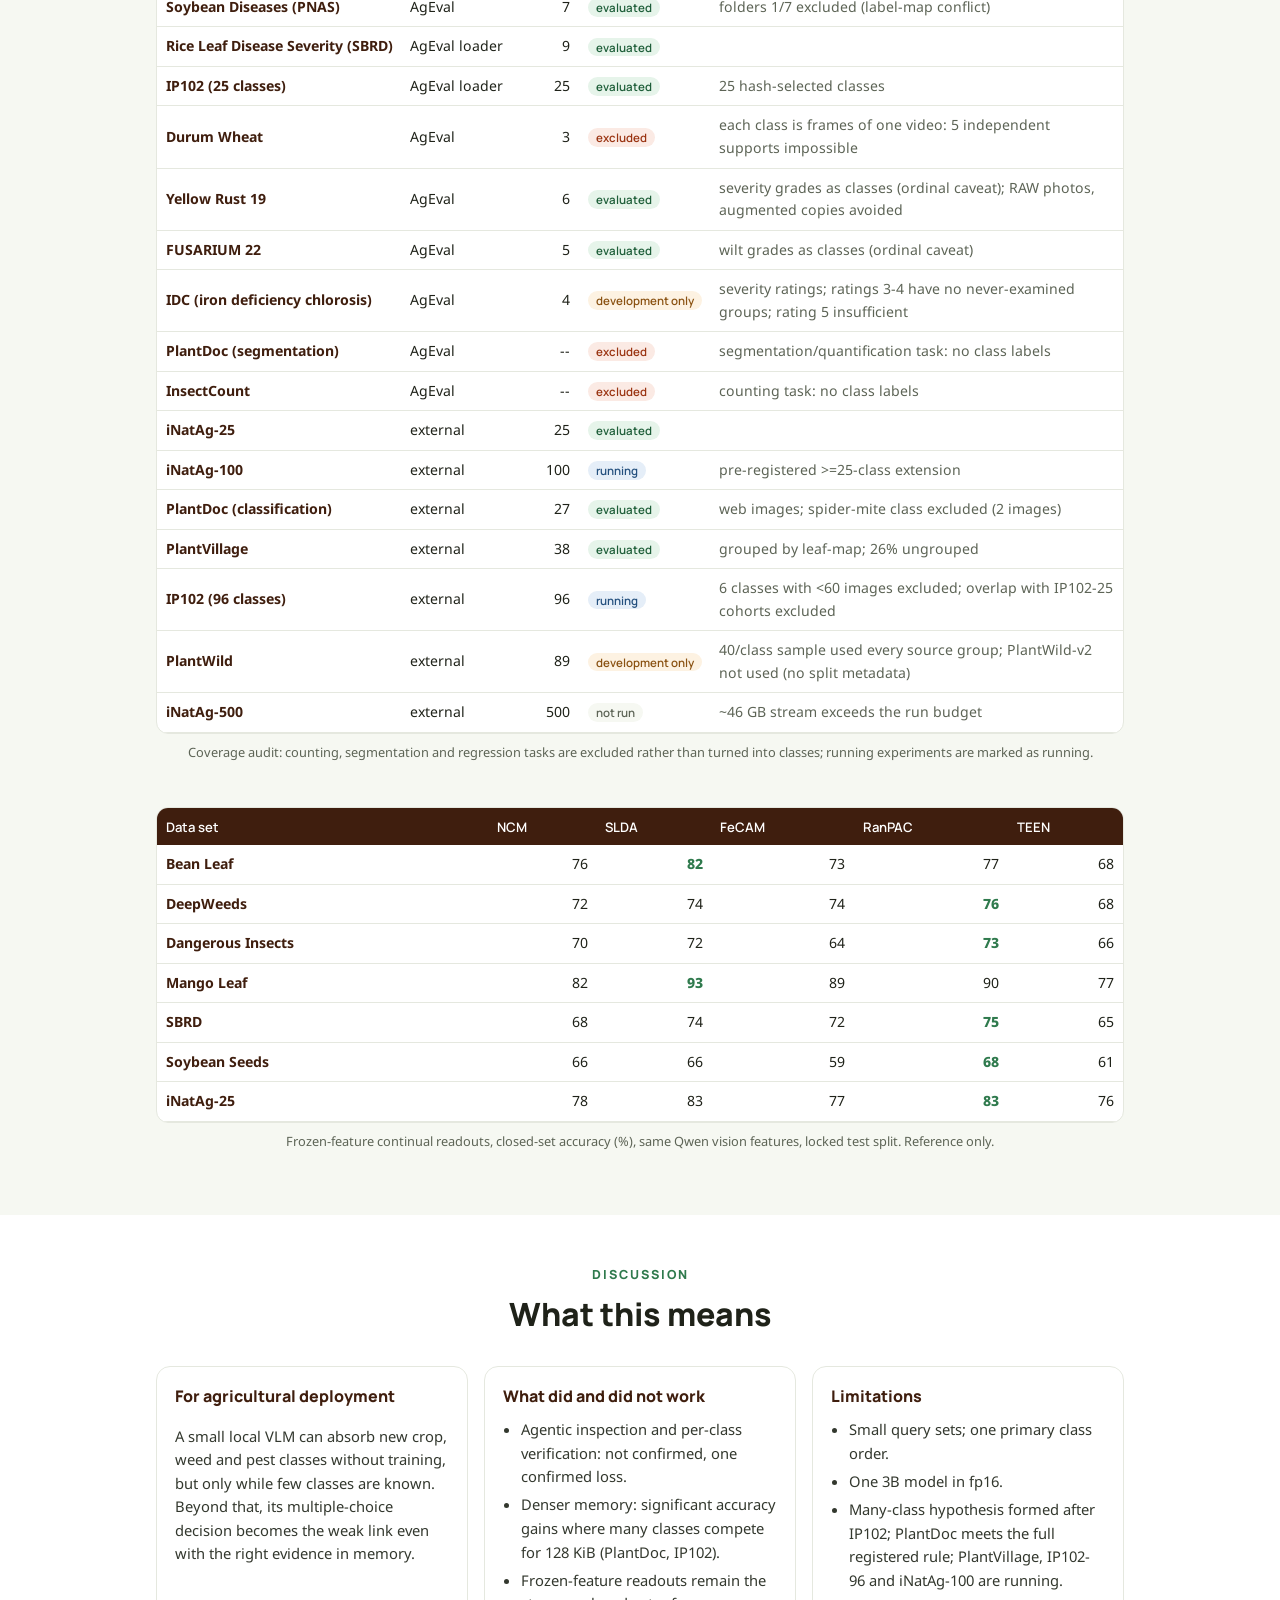
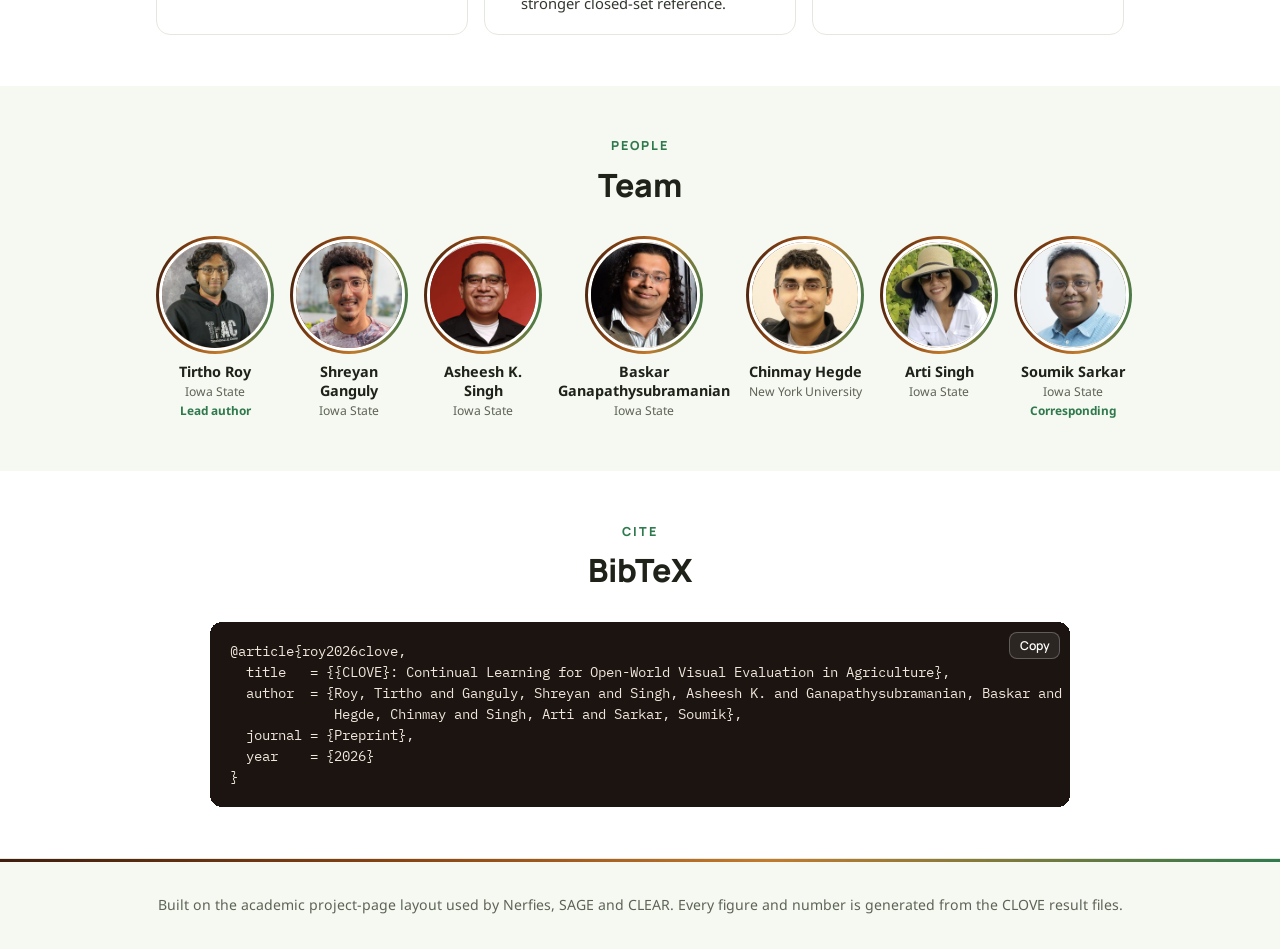
==== commit 638d0814: "auto-update: new positive result on PlantVillage Co-Authored-By: Claude Opus 5.5 <noreply@anthropic." ====
--- a/index.html
+++ b/index.html
@@ -238,7 +238,7 @@
     <a class="btn" href="#bibtex"><svg viewBox="0 0 24 24" aria-hidden="true"><path d="M6 17h3l2-4V7H5v6h3zm8 0h3l2-4V7h-6v6h3z"/></svg>BibTeX</a>
   </div>
   <div class="stats">
-    <div class="stat"><div class="n">11</div><div class="l">agricultural data sets<br>pre-registered confirmation</div></div>
+    <div class="stat"><div class="n">12</div><div class="l">agricultural data sets<br>pre-registered confirmation</div></div>
     <div class="stat"><div class="n">12/12</div><div class="l">AgEval subsets audited<br>21 candidates total</div></div>
     <div class="stat"><div class="n">128 KiB</div><div class="l">external memory<br>the only state that changes</div></div>
     <div class="stat"><div class="n">0</div><div class="l">trained parameters<br>Qwen2.5-VL-3B frozen</div></div>
@@ -312,6 +312,7 @@
   <span class="kick">Results</span><h2>Where CLOVE-D12 improves accuracy</h2>
   <div class="tw"><table><thead><tr><th>Data set</th><th>Released</th><th>Img/cl. U→D</th><th>Baseline</th><th>Baseline BA</th><th>CLOVE-D12 BA</th><th>Effect</th><th>Δ [95% CI]</th><th>p<sub>Holm</sub></th><th>Verdict</th></tr></thead><tbody>
 <tr class='hot'><td class='ds'>PlantDoc</td><td class='n'>22</td><td class='n'>0.4 &rarr; 1.9</td><td>uniform + RV</td><td class='n'>20</td><td class='n'><b>47</b></td><td class='eff'><i class='ax'></i><i class='bx p' style='left:50%;width:27.27272727272727%'></i></td><td class='n'>+27.3 <span style='color:var(--muted)'>[+18.2, +36.4]</span></td><td class='n'>0.002</td><td><span class='vd g'>confirmed gain</span></td></tr>
+<tr class='hot'><td class='ds'>PlantVillage</td><td class='n'>30</td><td class='n'>0.3 &rarr; 1.6</td><td>uniform + RV</td><td class='n'>11</td><td class='n'><b>38</b></td><td class='eff'><i class='ax'></i><i class='bx p' style='left:50%;width:26.66666666666667%'></i></td><td class='n'>+26.7 <span style='color:var(--muted)'>[+17.8, +35.6]</span></td><td class='n'>0.002</td><td><span class='vd g'>confirmed gain</span></td></tr>
 <tr class=''><td class='ds'>IP102</td><td class='n'>20</td><td class='n'>0.5 &rarr; 2.2</td><td>uniform</td><td class='n'>14</td><td class='n'><b>31</b></td><td class='eff'><i class='ax'></i><i class='bx p' style='left:50%;width:25.0%'></i></td><td class='n'>+25.0 <span style='color:var(--muted)'>[+16.7, +33.3]</span></td><td class='n'>0.010</td><td><span class='vd n'>gain, n.s.</span></td></tr>
 <tr class=''><td class='ds'>FUSARIUM 22</td><td class='n'>4</td><td class='n'>1.8 &rarr; 5.0</td><td>uniform</td><td class='n'>25</td><td class='n'><b>33</b></td><td class='eff'><i class='ax'></i><i class='bx p' style='left:50%;width:8.33333333333333%'></i></td><td class='n'>+8.3 <span style='color:var(--muted)'>[-16.7, +33.3]</span></td><td class='n'>1.000</td><td><span class='vd n'>gain, n.s.</span></td></tr>
 <tr class=''><td class='ds'>iNatAg-25</td><td class='n'>20</td><td class='n'>0.3 &rarr; 1.6</td><td>uniform</td><td class='n'>50</td><td class='n'><b>56</b></td><td class='eff'><i class='ax'></i><i class='bx p' style='left:50%;width:3.33333333333334%'></i></td><td class='n'>+3.3 <span style='color:var(--muted)'>[-6.7, +13.3]</span></td><td class='n'>1.000</td><td><span class='vd n'>gain, n.s.</span></td></tr>
@@ -336,7 +337,7 @@
 <tr><td class='ds'>iNatAg-25</td><td>external</td><td class='n'>25</td><td><span class='pill ok'>evaluated</span></td><td class='note'></td></tr>
 <tr><td class='ds'>iNatAg-100</td><td>external</td><td class='n'>100</td><td><span class='pill run'>running</span></td><td class='note'>pre-registered &gt;=25-class extension</td></tr>
 <tr><td class='ds'>PlantDoc (classification)</td><td>external</td><td class='n'>27</td><td><span class='pill ok'>evaluated</span></td><td class='note'>web images; spider-mite class excluded (2 images)</td></tr>
-<tr><td class='ds'>PlantVillage</td><td>external</td><td class='n'>38</td><td><span class='pill run'>running</span></td><td class='note'>grouped by leaf-map; 26% ungrouped</td></tr>
+<tr><td class='ds'>PlantVillage</td><td>external</td><td class='n'>38</td><td><span class='pill ok'>evaluated</span></td><td class='note'>grouped by leaf-map; 26% ungrouped</td></tr>
 <tr><td class='ds'>IP102 (96 classes)</td><td>external</td><td class='n'>96</td><td><span class='pill run'>running</span></td><td class='note'>6 classes with &lt;60 images excluded; overlap with IP102-25 cohorts excluded</td></tr>
 <tr><td class='ds'>PlantWild</td><td>external</td><td class='n'>89</td><td><span class='pill dev'>development only</span></td><td class='note'>40/class sample used every source group; PlantWild-v2 not used (no split metadata)</td></tr>
 <tr><td class='ds'>iNatAg-500</td><td>external</td><td class='n'>500</td><td><span class='pill pend'>not run</span></td><td class='note'>~46 GB stream exceeds the run budget</td></tr>
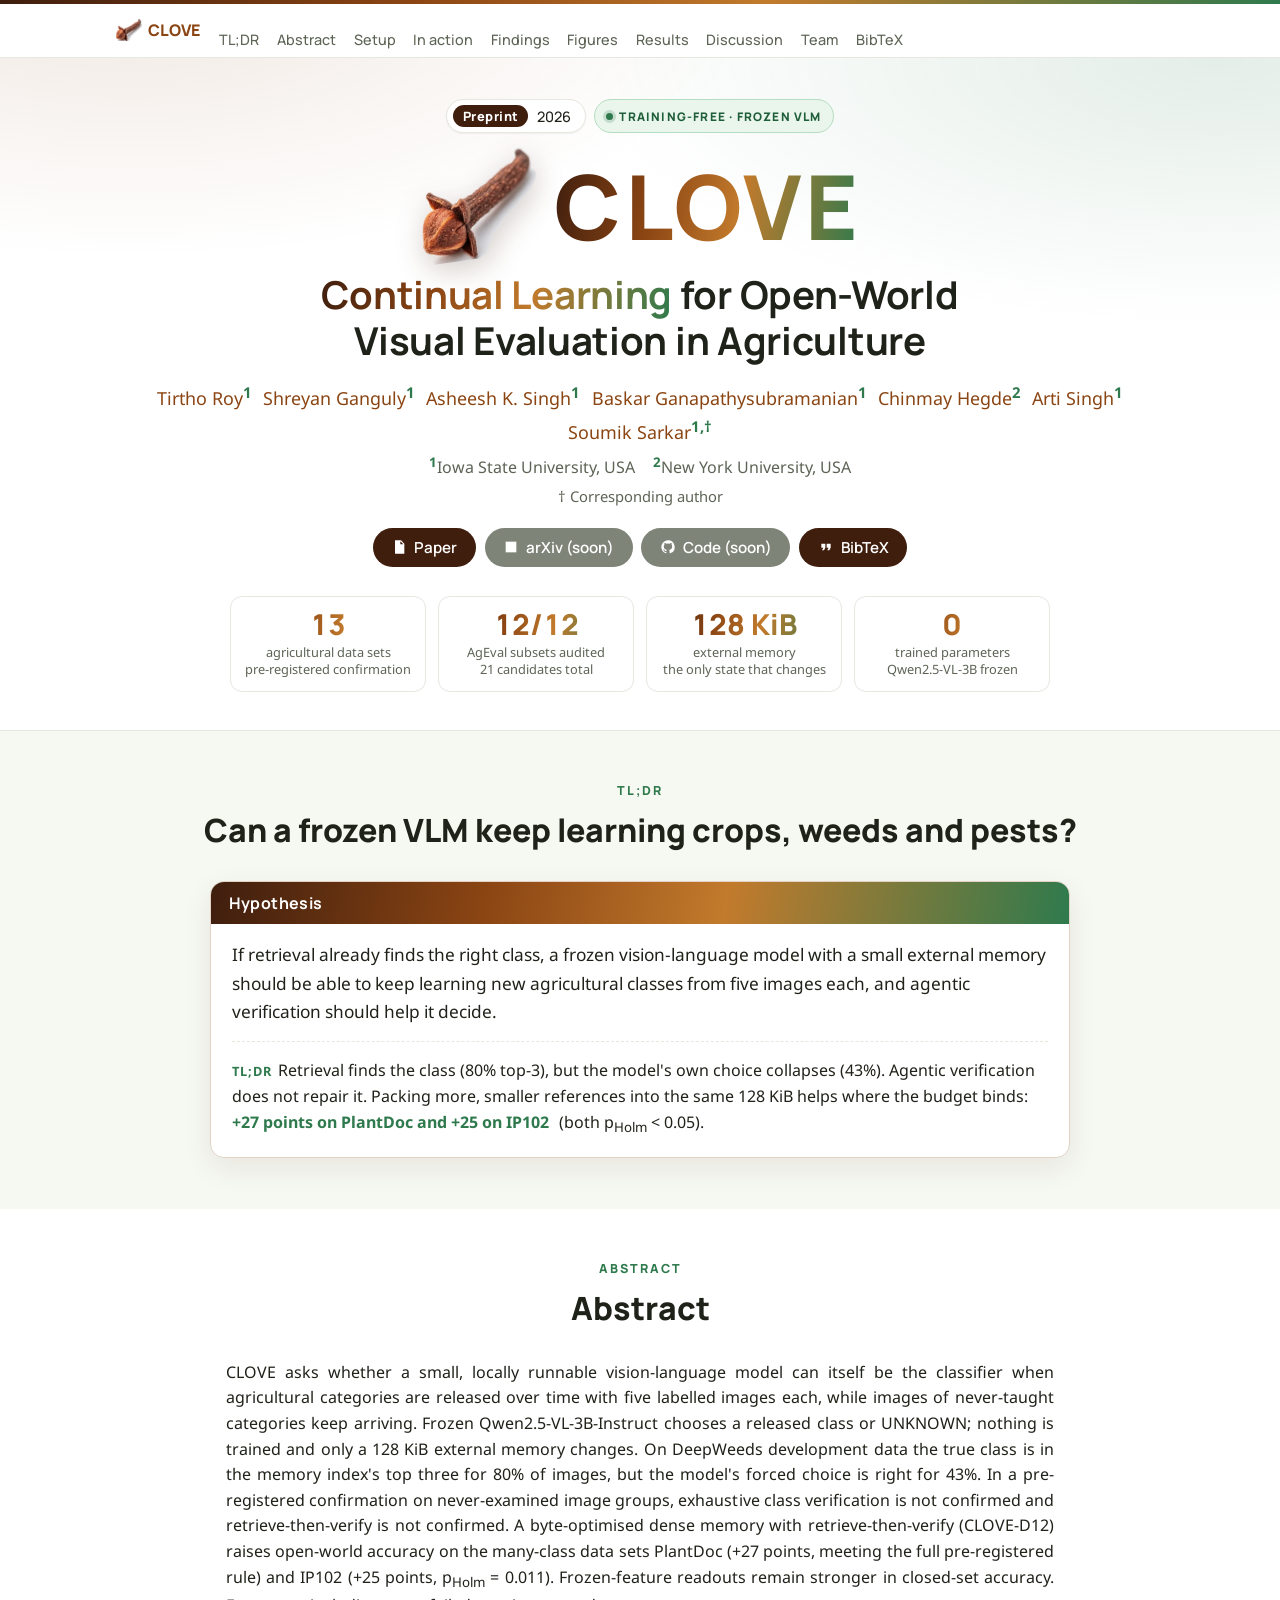
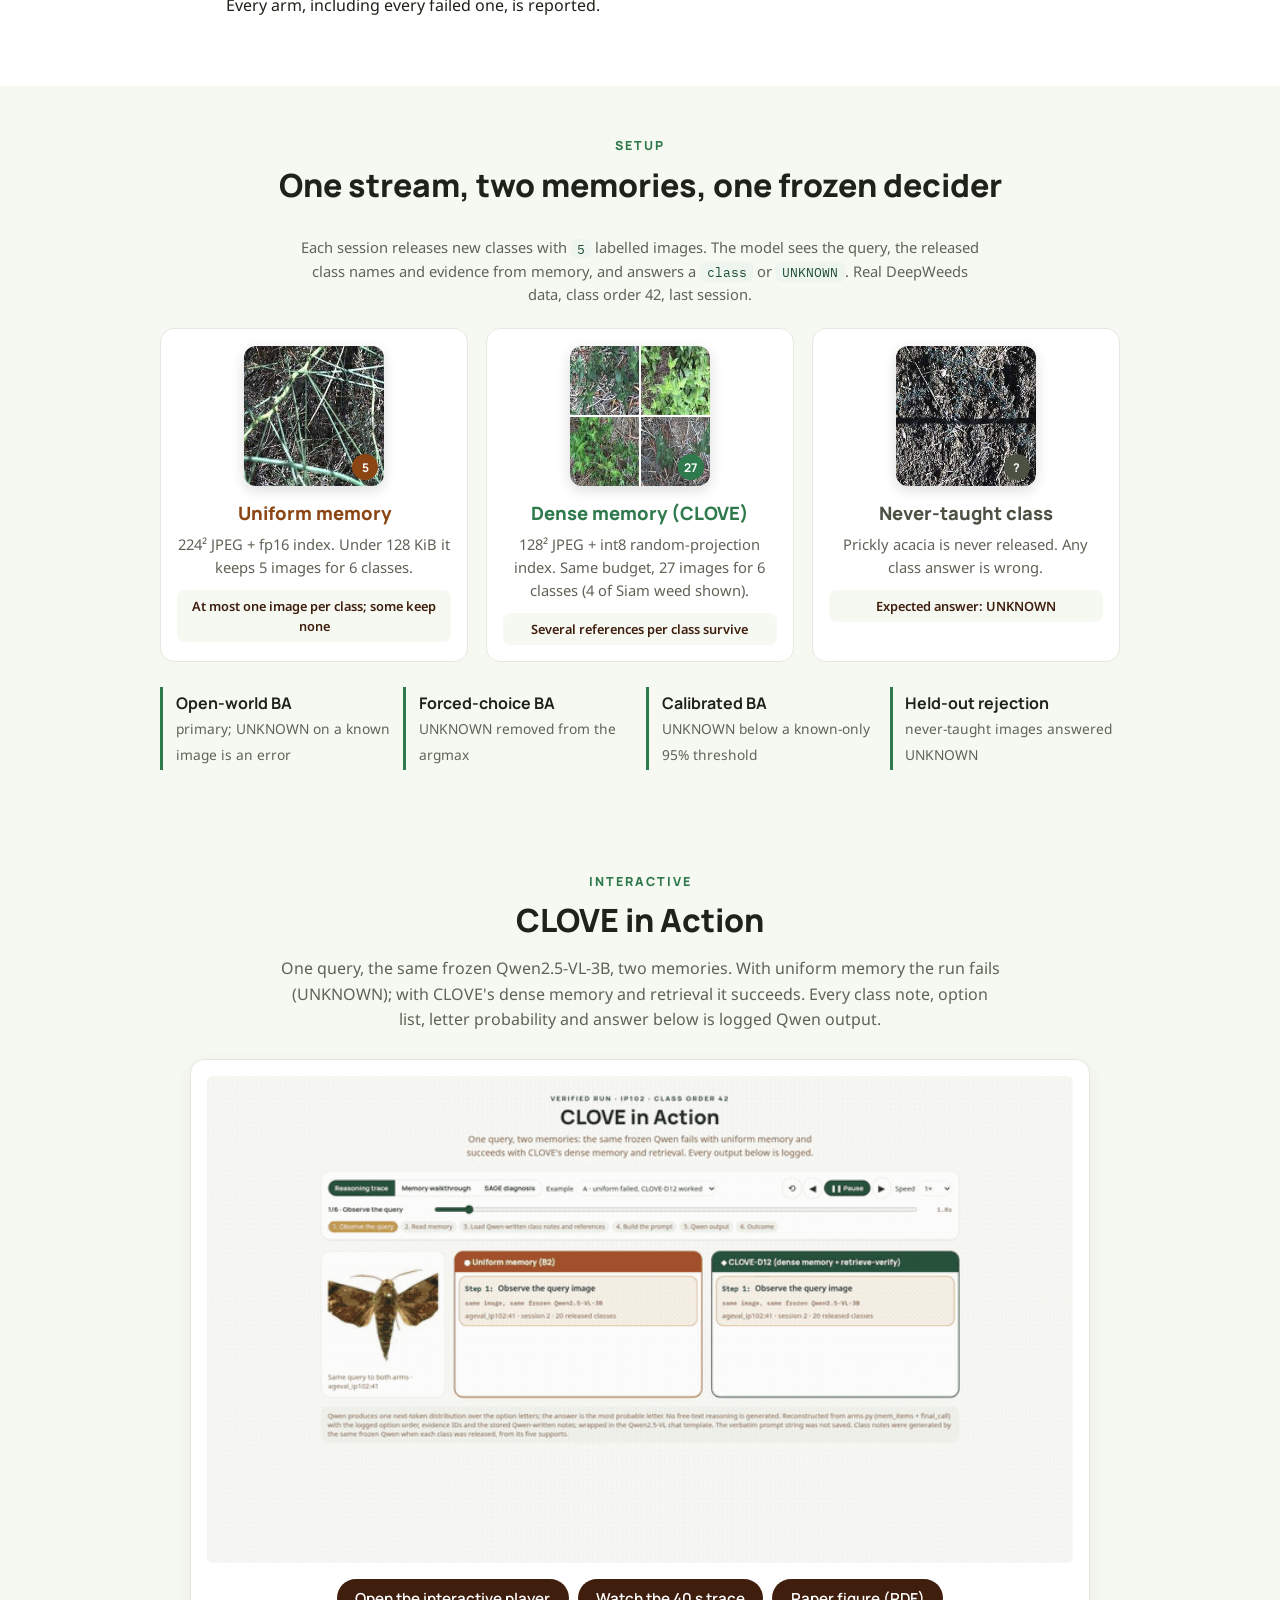
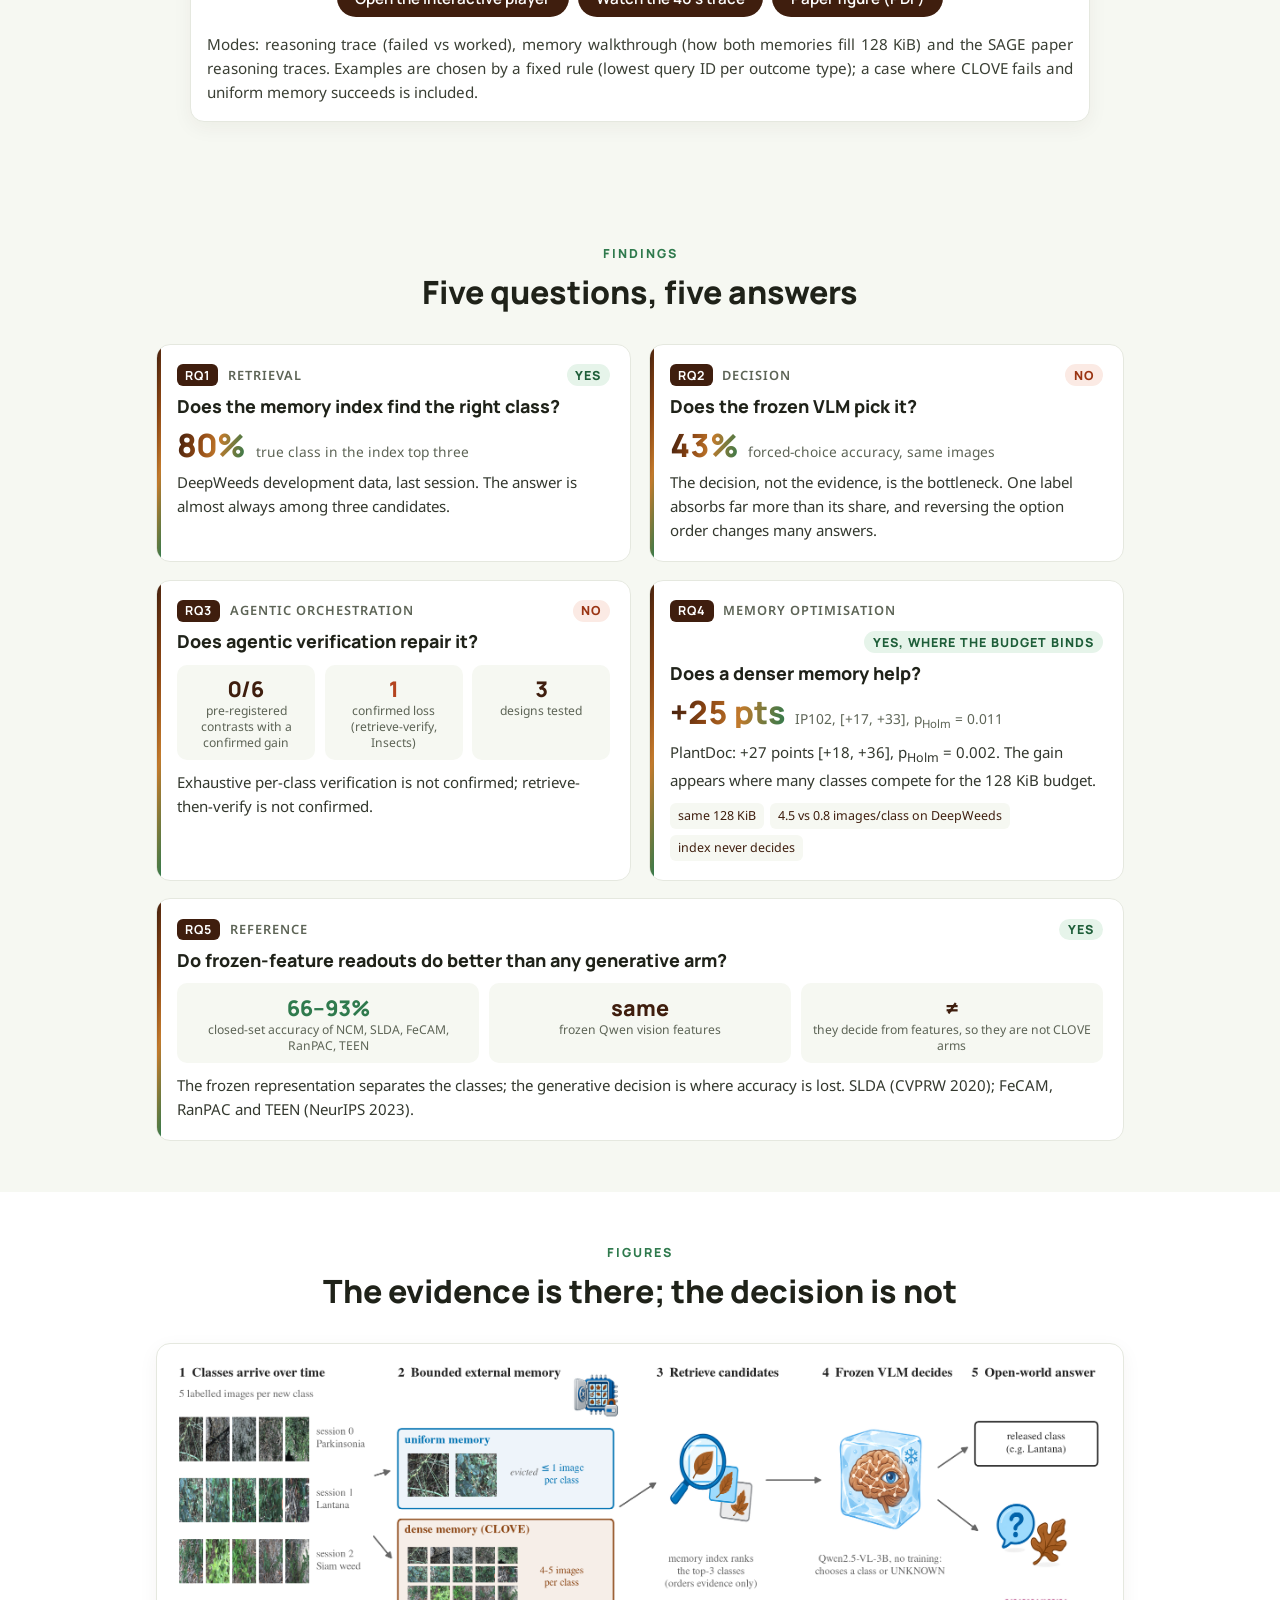
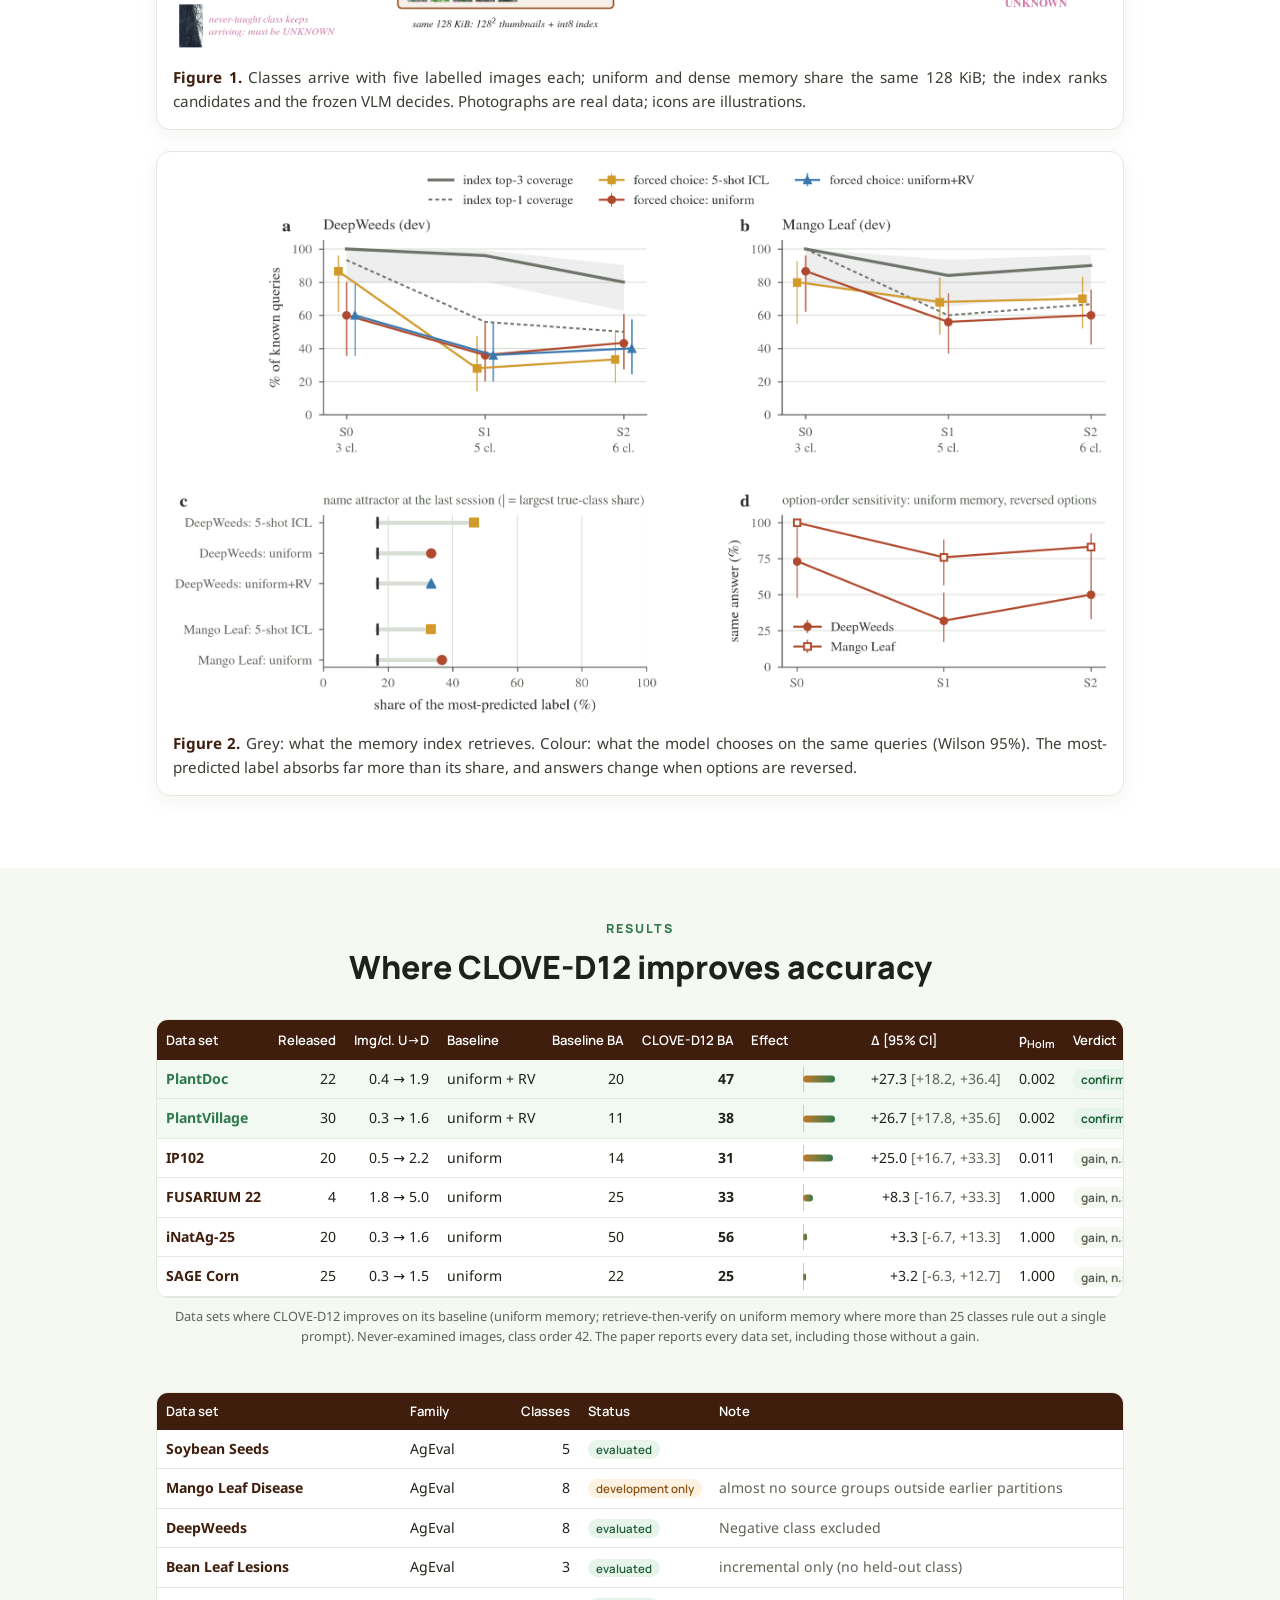
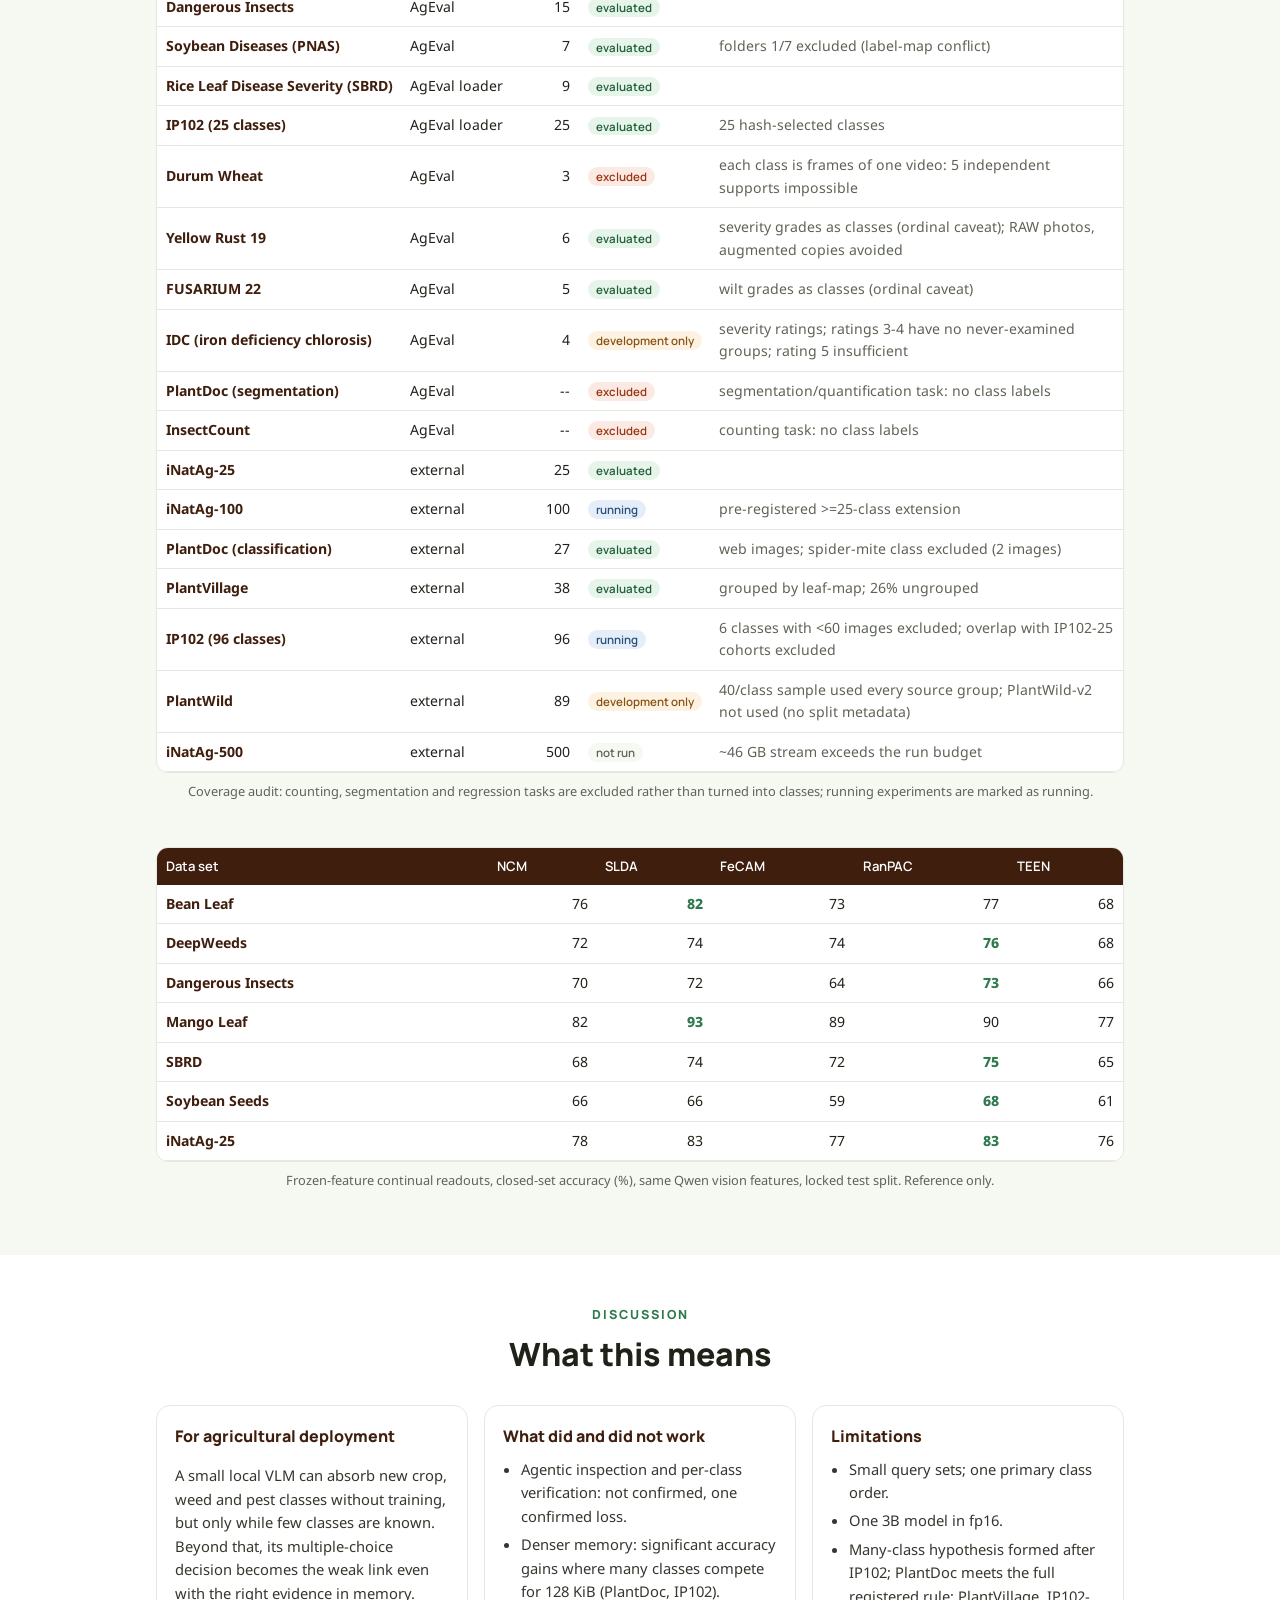
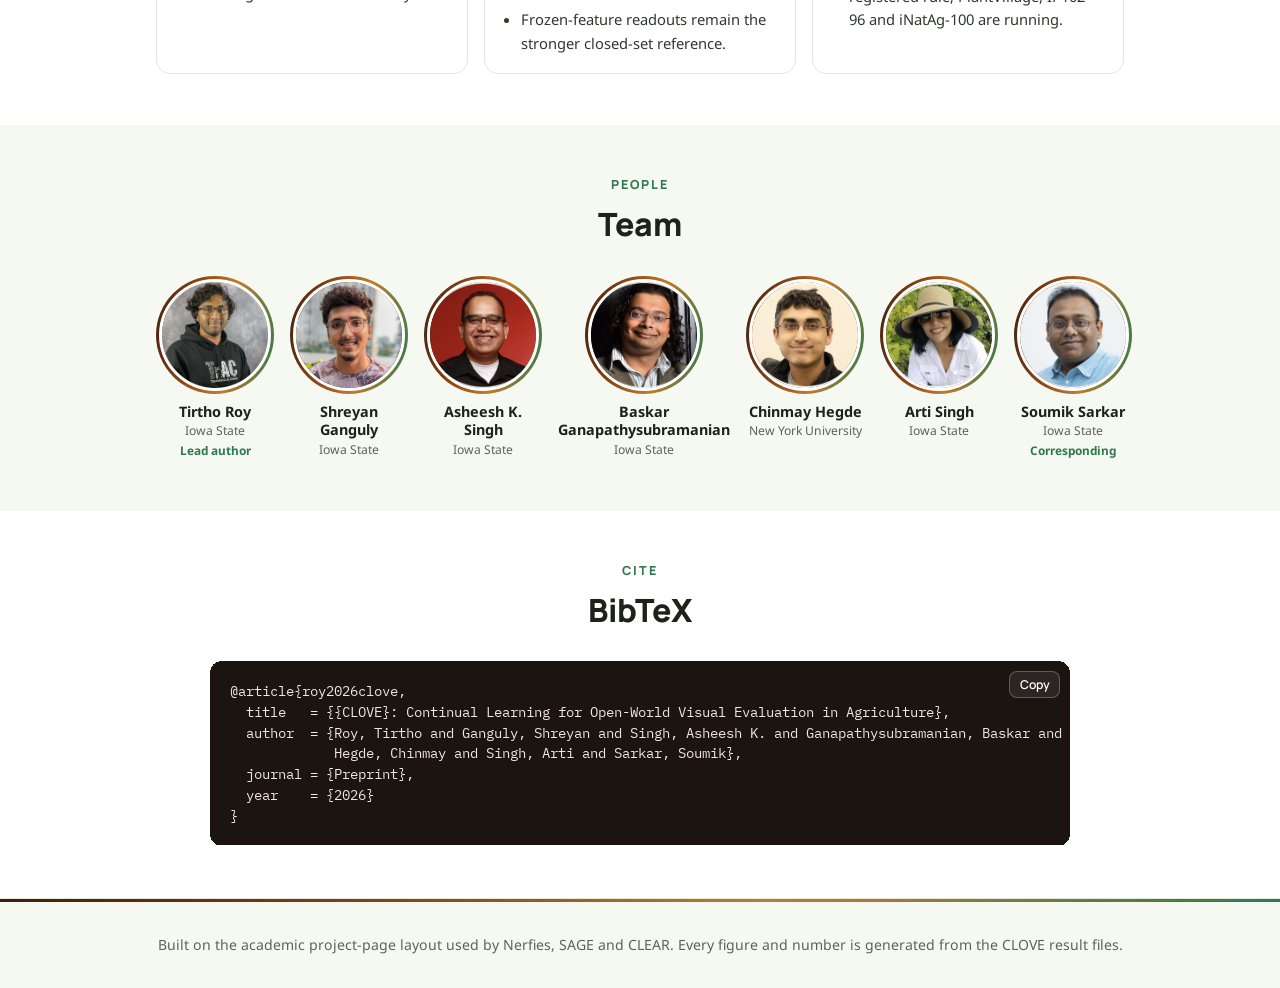
==== commit 5156ea4a: "auto-update: new positive result on SAGE Corn Co-Authored-By: Claude Opus 5.5 <noreply@anthropic.com" ====
--- a/index.html
+++ b/index.html
@@ -238,7 +238,7 @@
     <a class="btn" href="#bibtex"><svg viewBox="0 0 24 24" aria-hidden="true"><path d="M6 17h3l2-4V7H5v6h3zm8 0h3l2-4V7h-6v6h3z"/></svg>BibTeX</a>
   </div>
   <div class="stats">
-    <div class="stat"><div class="n">12</div><div class="l">agricultural data sets<br>pre-registered confirmation</div></div>
+    <div class="stat"><div class="n">13</div><div class="l">agricultural data sets<br>pre-registered confirmation</div></div>
     <div class="stat"><div class="n">12/12</div><div class="l">AgEval subsets audited<br>21 candidates total</div></div>
     <div class="stat"><div class="n">128 KiB</div><div class="l">external memory<br>the only state that changes</div></div>
     <div class="stat"><div class="n">0</div><div class="l">trained parameters<br>Qwen2.5-VL-3B frozen</div></div>
@@ -254,7 +254,7 @@
 
 <section class="sec" id="abstract"><div class="wrap narrow">
   <span class="kick">Abstract</span><h2>Abstract</h2>
-  <p class="just">CLOVE asks whether a small, locally runnable vision-language model can itself be the classifier when agricultural categories are released over time with five labelled images each, while images of never-taught categories keep arriving. Frozen Qwen2.5-VL-3B-Instruct chooses a released class or UNKNOWN; nothing is trained and only a 128&nbsp;KiB external memory changes. On DeepWeeds development data the true class is in the memory index's top three for 80% of images, but the model's forced choice is right for 43%. In a pre-registered confirmation on never-examined image groups, exhaustive class verification is not confirmed and retrieve-then-verify is not confirmed. A byte-optimised dense memory with retrieve-then-verify (CLOVE-D12) raises open-world accuracy on the many-class data sets PlantDoc (+27 points, meeting the full pre-registered rule) and IP102 (+25 points, p<sub>Holm</sub> = 0.010). Frozen-feature readouts remain stronger in closed-set accuracy. Every arm, including every failed one, is reported.</p>
+  <p class="just">CLOVE asks whether a small, locally runnable vision-language model can itself be the classifier when agricultural categories are released over time with five labelled images each, while images of never-taught categories keep arriving. Frozen Qwen2.5-VL-3B-Instruct chooses a released class or UNKNOWN; nothing is trained and only a 128&nbsp;KiB external memory changes. On DeepWeeds development data the true class is in the memory index's top three for 80% of images, but the model's forced choice is right for 43%. In a pre-registered confirmation on never-examined image groups, exhaustive class verification is not confirmed and retrieve-then-verify is not confirmed. A byte-optimised dense memory with retrieve-then-verify (CLOVE-D12) raises open-world accuracy on the many-class data sets PlantDoc (+27 points, meeting the full pre-registered rule) and IP102 (+25 points, p<sub>Holm</sub> = 0.011). Frozen-feature readouts remain stronger in closed-set accuracy. Every arm, including every failed one, is reported.</p>
 </div></section>
 
 <section class="sec tint" id="setup"><div class="wrap">
@@ -294,7 +294,7 @@
       <div class="minis"><div class="mini"><div class="v">0/6</div><div class="l">pre-registered contrasts with a confirmed gain</div></div><div class="mini"><div class="v bad">1</div><div class="l">confirmed loss (retrieve-verify, Insects)</div></div><div class="mini"><div class="v">3</div><div class="l">designs tested</div></div></div>
       <p>Exhaustive per-class verification is not confirmed; retrieve-then-verify is not confirmed.</p></div>
     <div class="rq"><div class="hdr"><span class="id">RQ4</span><span class="tp">Memory optimisation</span><span class="ans yes">Yes, where the budget binds</span></div><h3>Does a denser memory help?</h3>
-      <div class="big"><span class="v">+25 pts</span><span class="c">IP102, [+17, +33], p<sub>Holm</sub> = 0.010</span></div><p>PlantDoc: +27 points [+18, +36], p<sub>Holm</sub> = 0.002. The gain appears where many classes compete for the 128&nbsp;KiB budget.</p>
+      <div class="big"><span class="v">+25 pts</span><span class="c">IP102, [+17, +33], p<sub>Holm</sub> = 0.011</span></div><p>PlantDoc: +27 points [+18, +36], p<sub>Holm</sub> = 0.002. The gain appears where many classes compete for the 128&nbsp;KiB budget.</p>
       <div class="chips"><span class="chip">same 128 KiB</span><span class="chip">4.5 vs 0.8 images/class on DeepWeeds</span><span class="chip">index never decides</span></div></div>
     <div class="rq wide"><div class="hdr"><span class="id">RQ5</span><span class="tp">Reference</span><span class="ans yes">Yes</span></div><h3>Do frozen-feature readouts do better than any generative arm?</h3>
       <div class="minis"><div class="mini"><div class="v good">66–93%</div><div class="l">closed-set accuracy of NCM, SLDA, FeCAM, RanPAC, TEEN</div></div><div class="mini"><div class="v">same</div><div class="l">frozen Qwen vision features</div></div><div class="mini"><div class="v">≠</div><div class="l">they decide from features, so they are not CLOVE arms</div></div></div>
@@ -313,9 +313,10 @@
   <div class="tw"><table><thead><tr><th>Data set</th><th>Released</th><th>Img/cl. U→D</th><th>Baseline</th><th>Baseline BA</th><th>CLOVE-D12 BA</th><th>Effect</th><th>Δ [95% CI]</th><th>p<sub>Holm</sub></th><th>Verdict</th></tr></thead><tbody>
 <tr class='hot'><td class='ds'>PlantDoc</td><td class='n'>22</td><td class='n'>0.4 &rarr; 1.9</td><td>uniform + RV</td><td class='n'>20</td><td class='n'><b>47</b></td><td class='eff'><i class='ax'></i><i class='bx p' style='left:50%;width:27.27272727272727%'></i></td><td class='n'>+27.3 <span style='color:var(--muted)'>[+18.2, +36.4]</span></td><td class='n'>0.002</td><td><span class='vd g'>confirmed gain</span></td></tr>
 <tr class='hot'><td class='ds'>PlantVillage</td><td class='n'>30</td><td class='n'>0.3 &rarr; 1.6</td><td>uniform + RV</td><td class='n'>11</td><td class='n'><b>38</b></td><td class='eff'><i class='ax'></i><i class='bx p' style='left:50%;width:26.66666666666667%'></i></td><td class='n'>+26.7 <span style='color:var(--muted)'>[+17.8, +35.6]</span></td><td class='n'>0.002</td><td><span class='vd g'>confirmed gain</span></td></tr>
-<tr class=''><td class='ds'>IP102</td><td class='n'>20</td><td class='n'>0.5 &rarr; 2.2</td><td>uniform</td><td class='n'>14</td><td class='n'><b>31</b></td><td class='eff'><i class='ax'></i><i class='bx p' style='left:50%;width:25.0%'></i></td><td class='n'>+25.0 <span style='color:var(--muted)'>[+16.7, +33.3]</span></td><td class='n'>0.010</td><td><span class='vd n'>gain, n.s.</span></td></tr>
+<tr class=''><td class='ds'>IP102</td><td class='n'>20</td><td class='n'>0.5 &rarr; 2.2</td><td>uniform</td><td class='n'>14</td><td class='n'><b>31</b></td><td class='eff'><i class='ax'></i><i class='bx p' style='left:50%;width:25.0%'></i></td><td class='n'>+25.0 <span style='color:var(--muted)'>[+16.7, +33.3]</span></td><td class='n'>0.011</td><td><span class='vd n'>gain, n.s.</span></td></tr>
 <tr class=''><td class='ds'>FUSARIUM 22</td><td class='n'>4</td><td class='n'>1.8 &rarr; 5.0</td><td>uniform</td><td class='n'>25</td><td class='n'><b>33</b></td><td class='eff'><i class='ax'></i><i class='bx p' style='left:50%;width:8.33333333333333%'></i></td><td class='n'>+8.3 <span style='color:var(--muted)'>[-16.7, +33.3]</span></td><td class='n'>1.000</td><td><span class='vd n'>gain, n.s.</span></td></tr>
 <tr class=''><td class='ds'>iNatAg-25</td><td class='n'>20</td><td class='n'>0.3 &rarr; 1.6</td><td>uniform</td><td class='n'>50</td><td class='n'><b>56</b></td><td class='eff'><i class='ax'></i><i class='bx p' style='left:50%;width:3.33333333333334%'></i></td><td class='n'>+3.3 <span style='color:var(--muted)'>[-6.7, +13.3]</span></td><td class='n'>1.000</td><td><span class='vd n'>gain, n.s.</span></td></tr>
+<tr class=''><td class='ds'>SAGE Corn</td><td class='n'>25</td><td class='n'>0.3 &rarr; 1.5</td><td>uniform</td><td class='n'>22</td><td class='n'><b>25</b></td><td class='eff'><i class='ax'></i><i class='bx p' style='left:50%;width:3.1746031746031704%'></i></td><td class='n'>+3.2 <span style='color:var(--muted)'>[-6.3, +12.7]</span></td><td class='n'>1.000</td><td><span class='vd n'>gain, n.s.</span></td></tr>
   </tbody></table></div>
   <p class="leg">Data sets where CLOVE-D12 improves on its baseline (uniform memory; retrieve-then-verify on uniform memory where more than 25 classes rule out a single prompt). Never-examined images, class order 42. The paper reports every data set, including those without a gain.</p>
   <div style="height:2rem"></div>
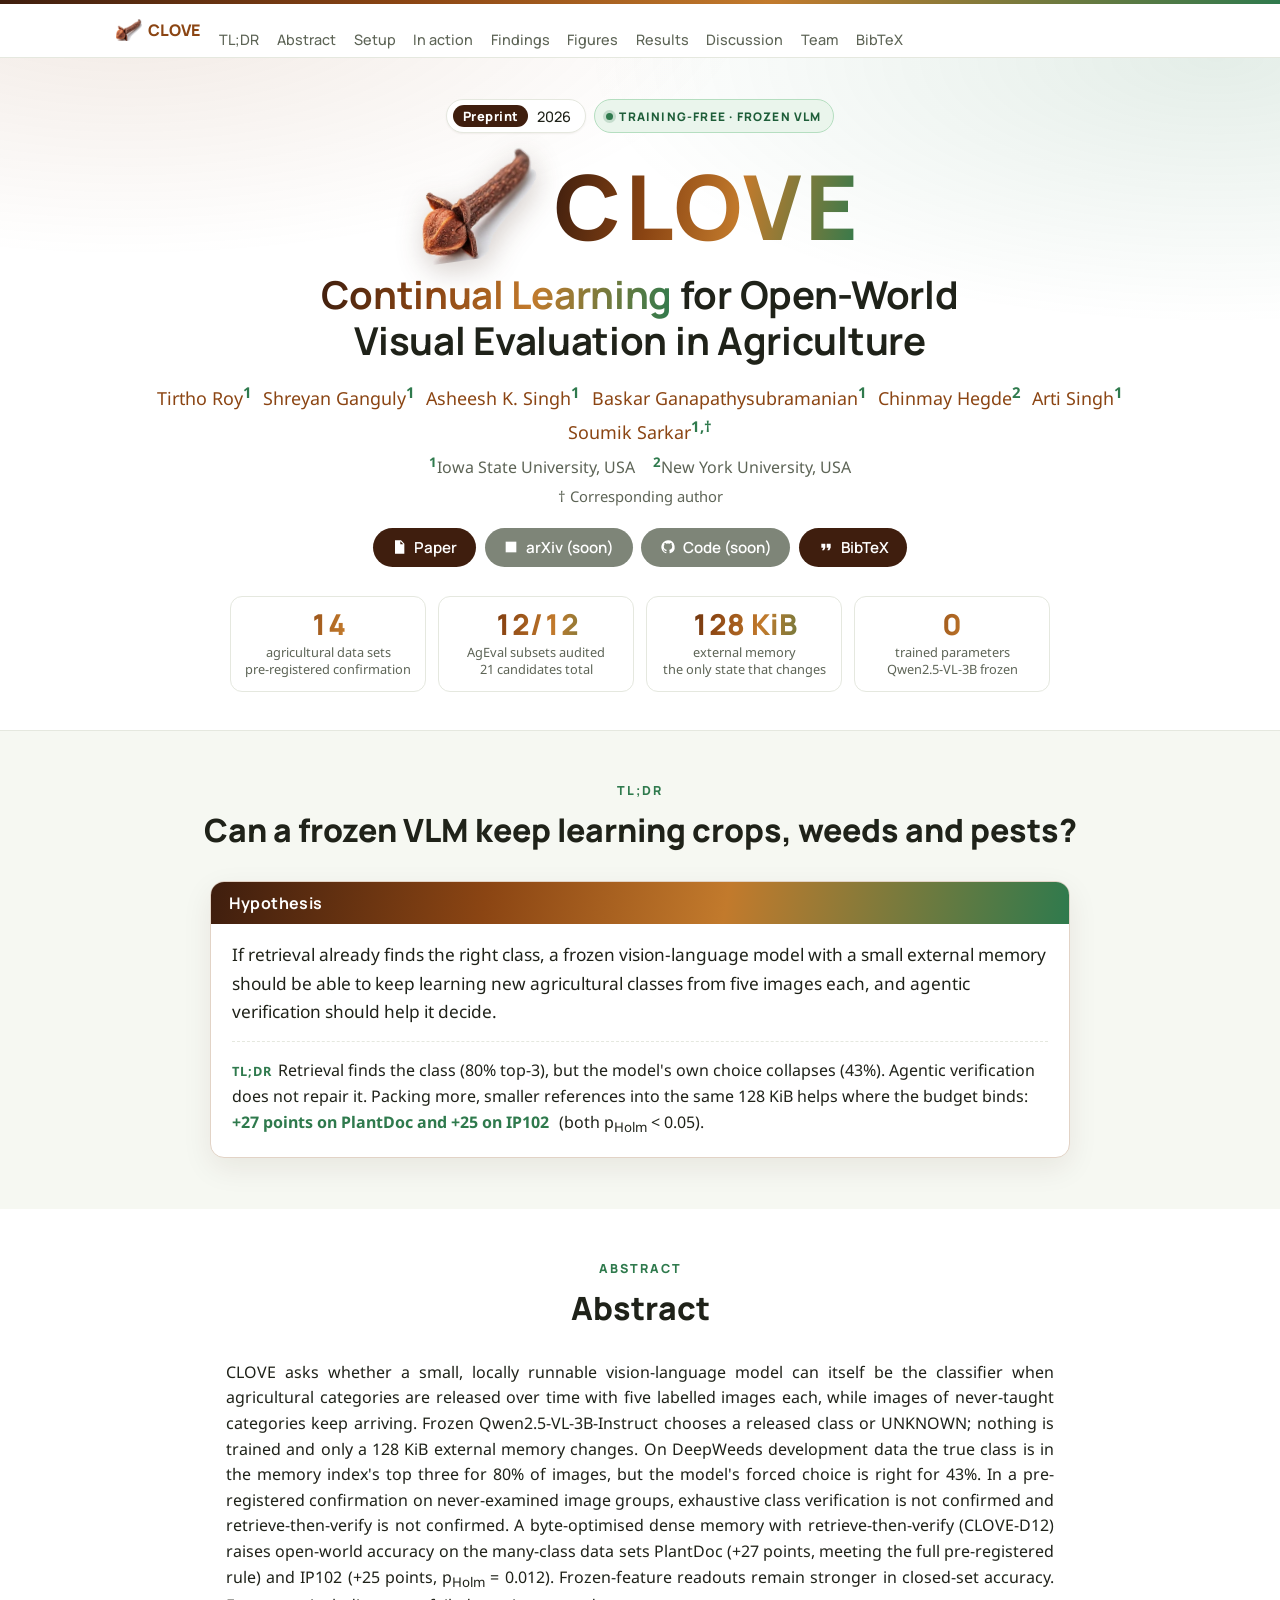
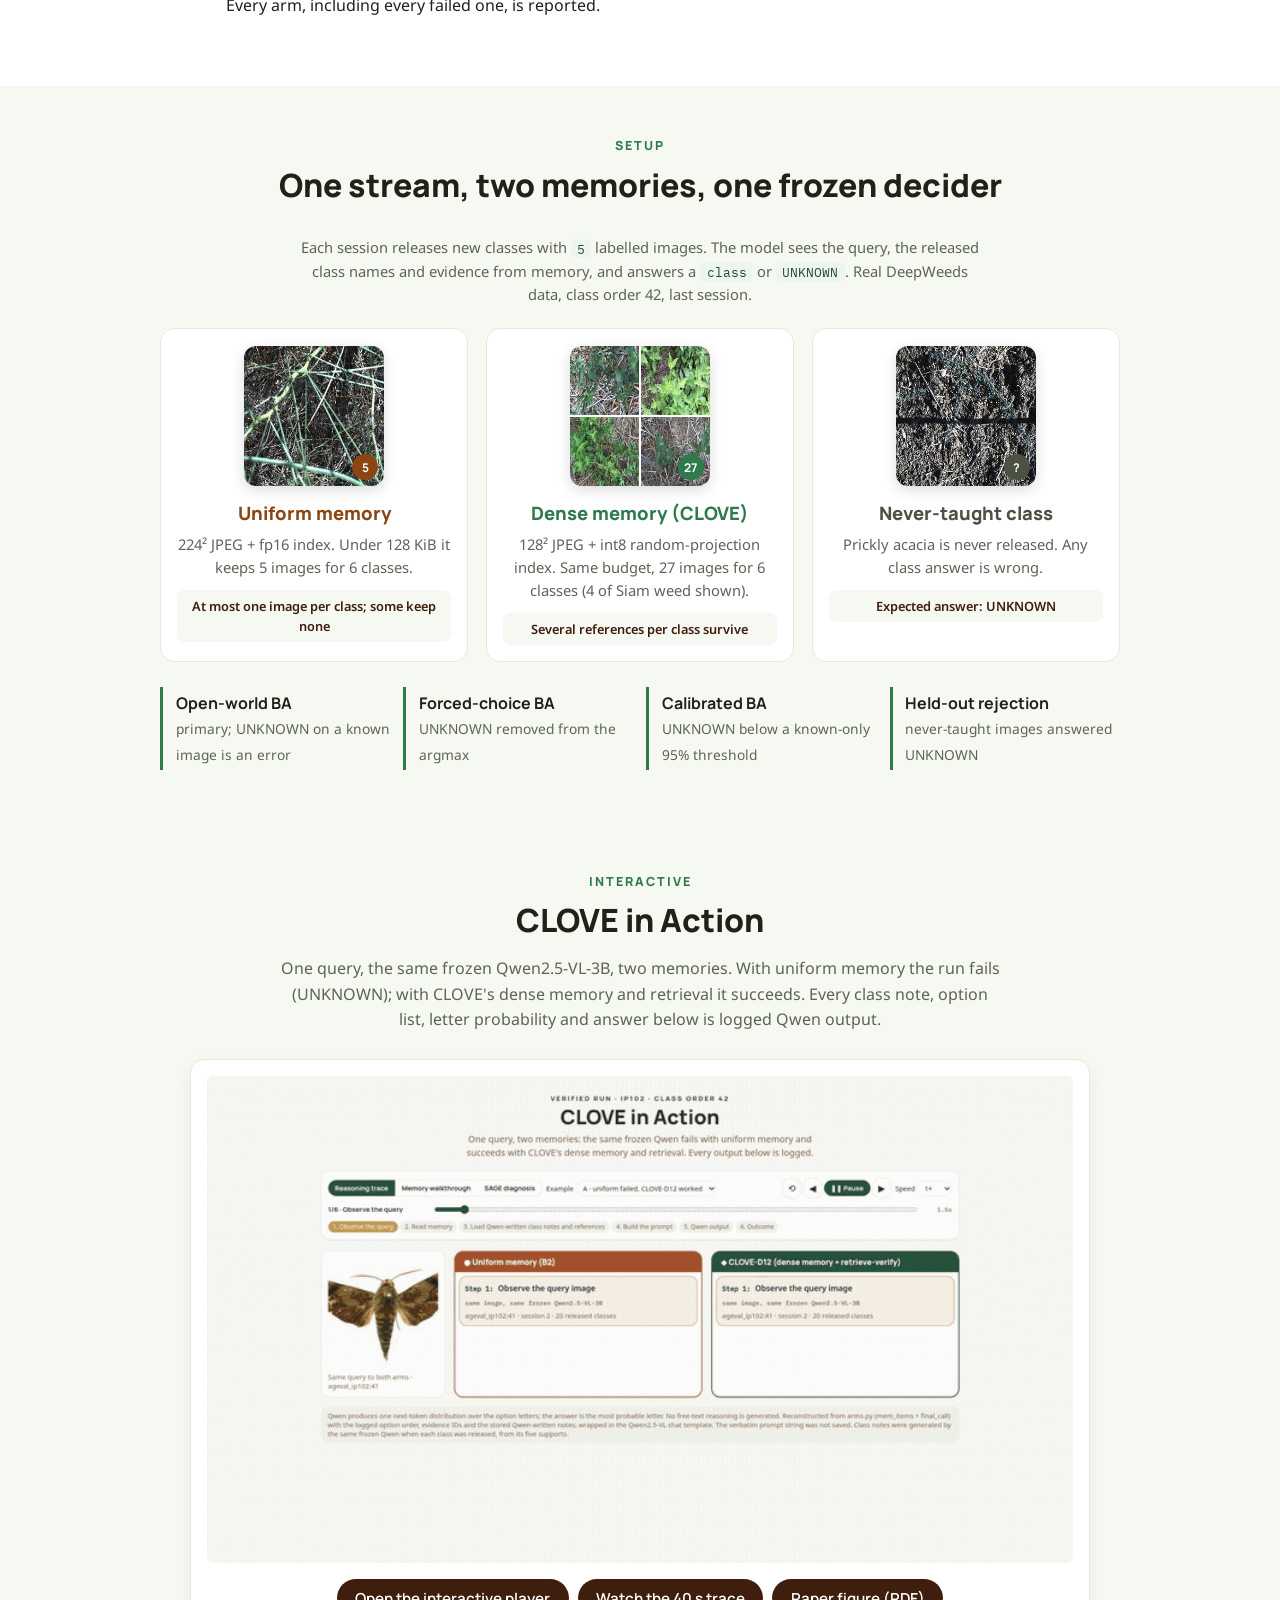
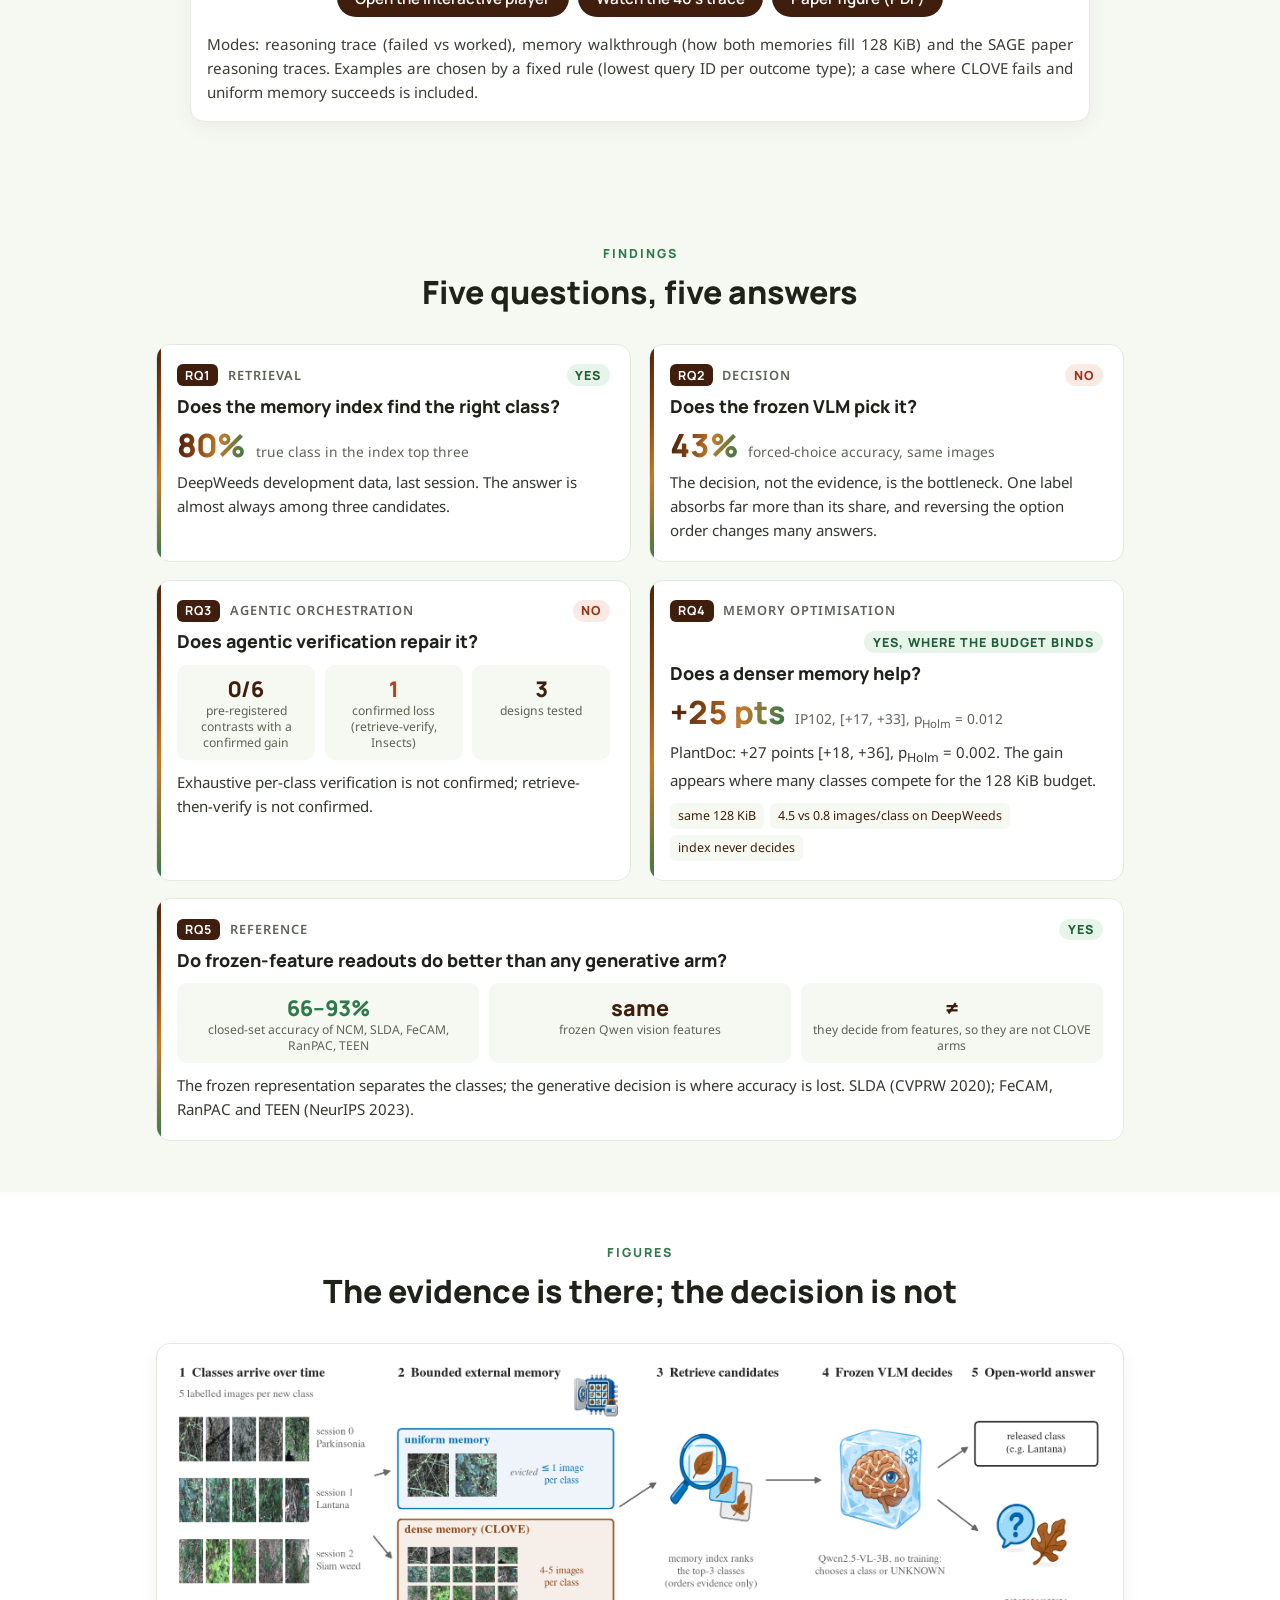
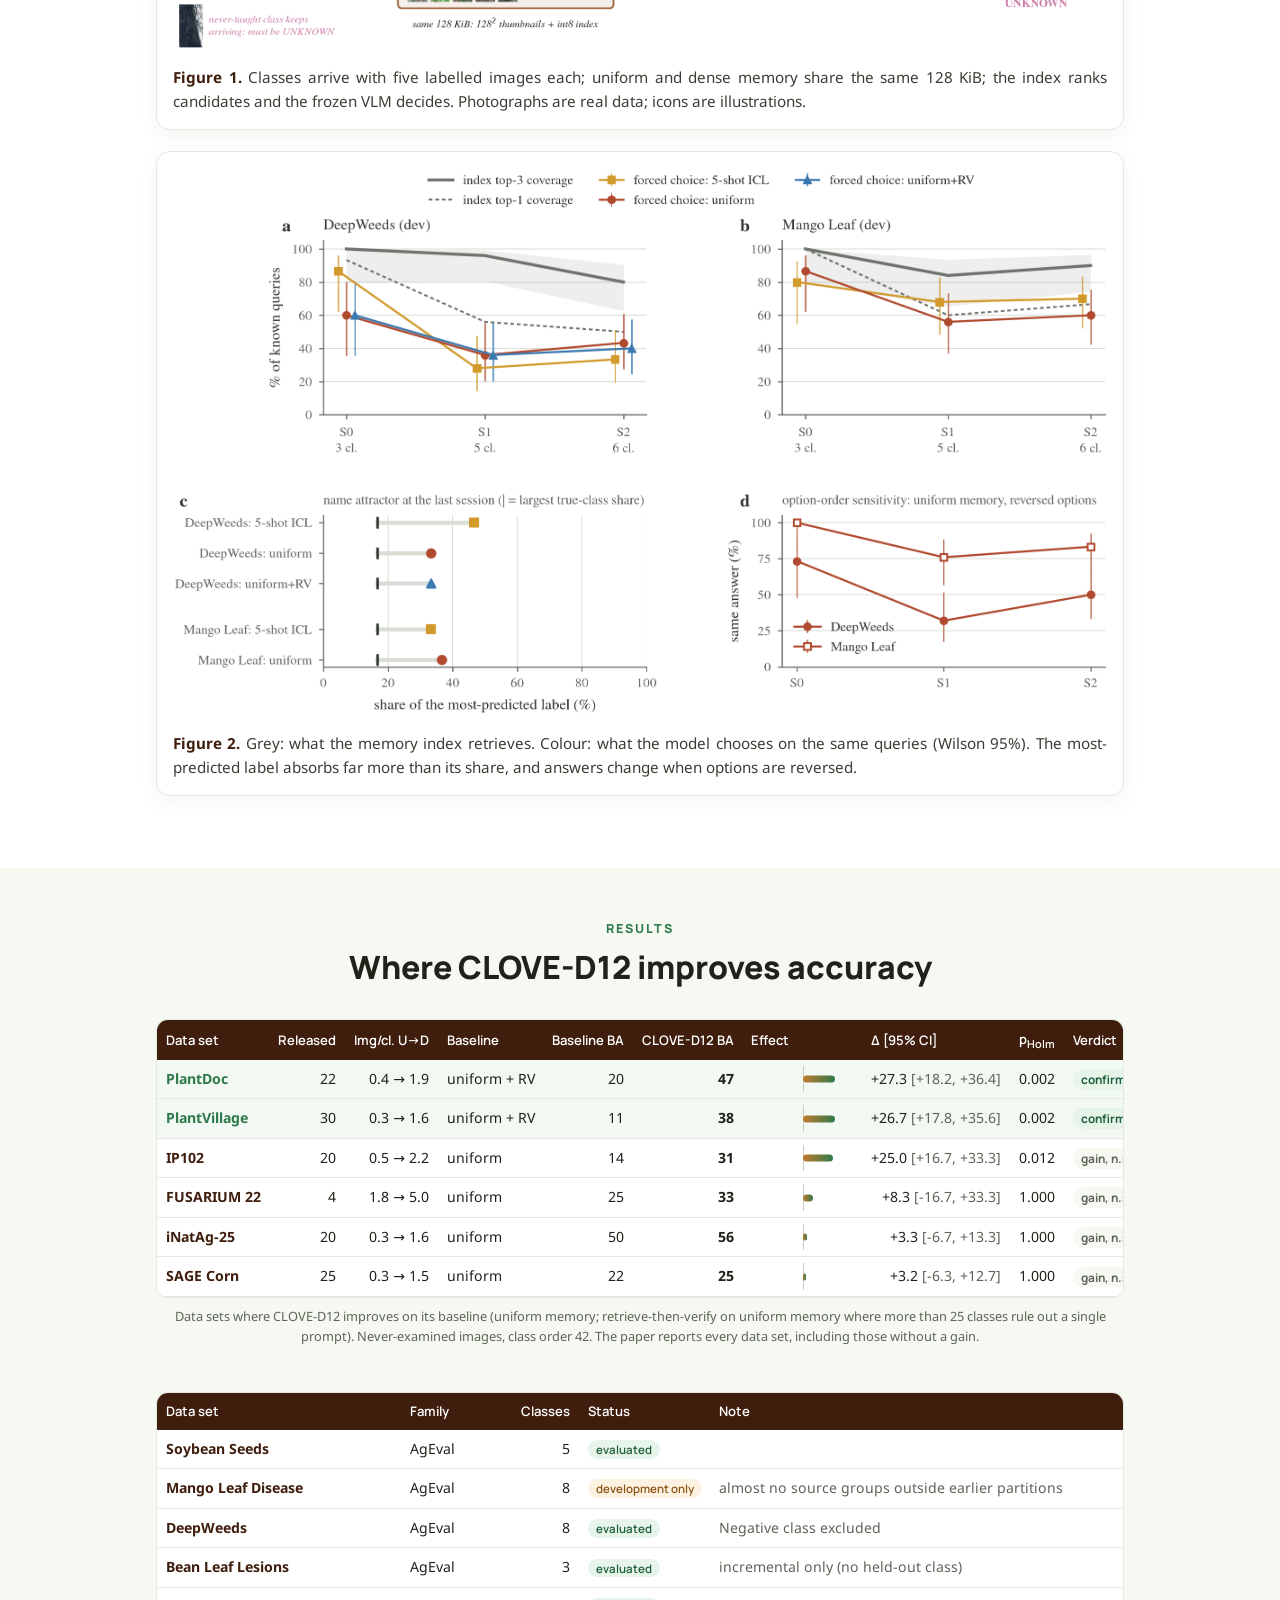
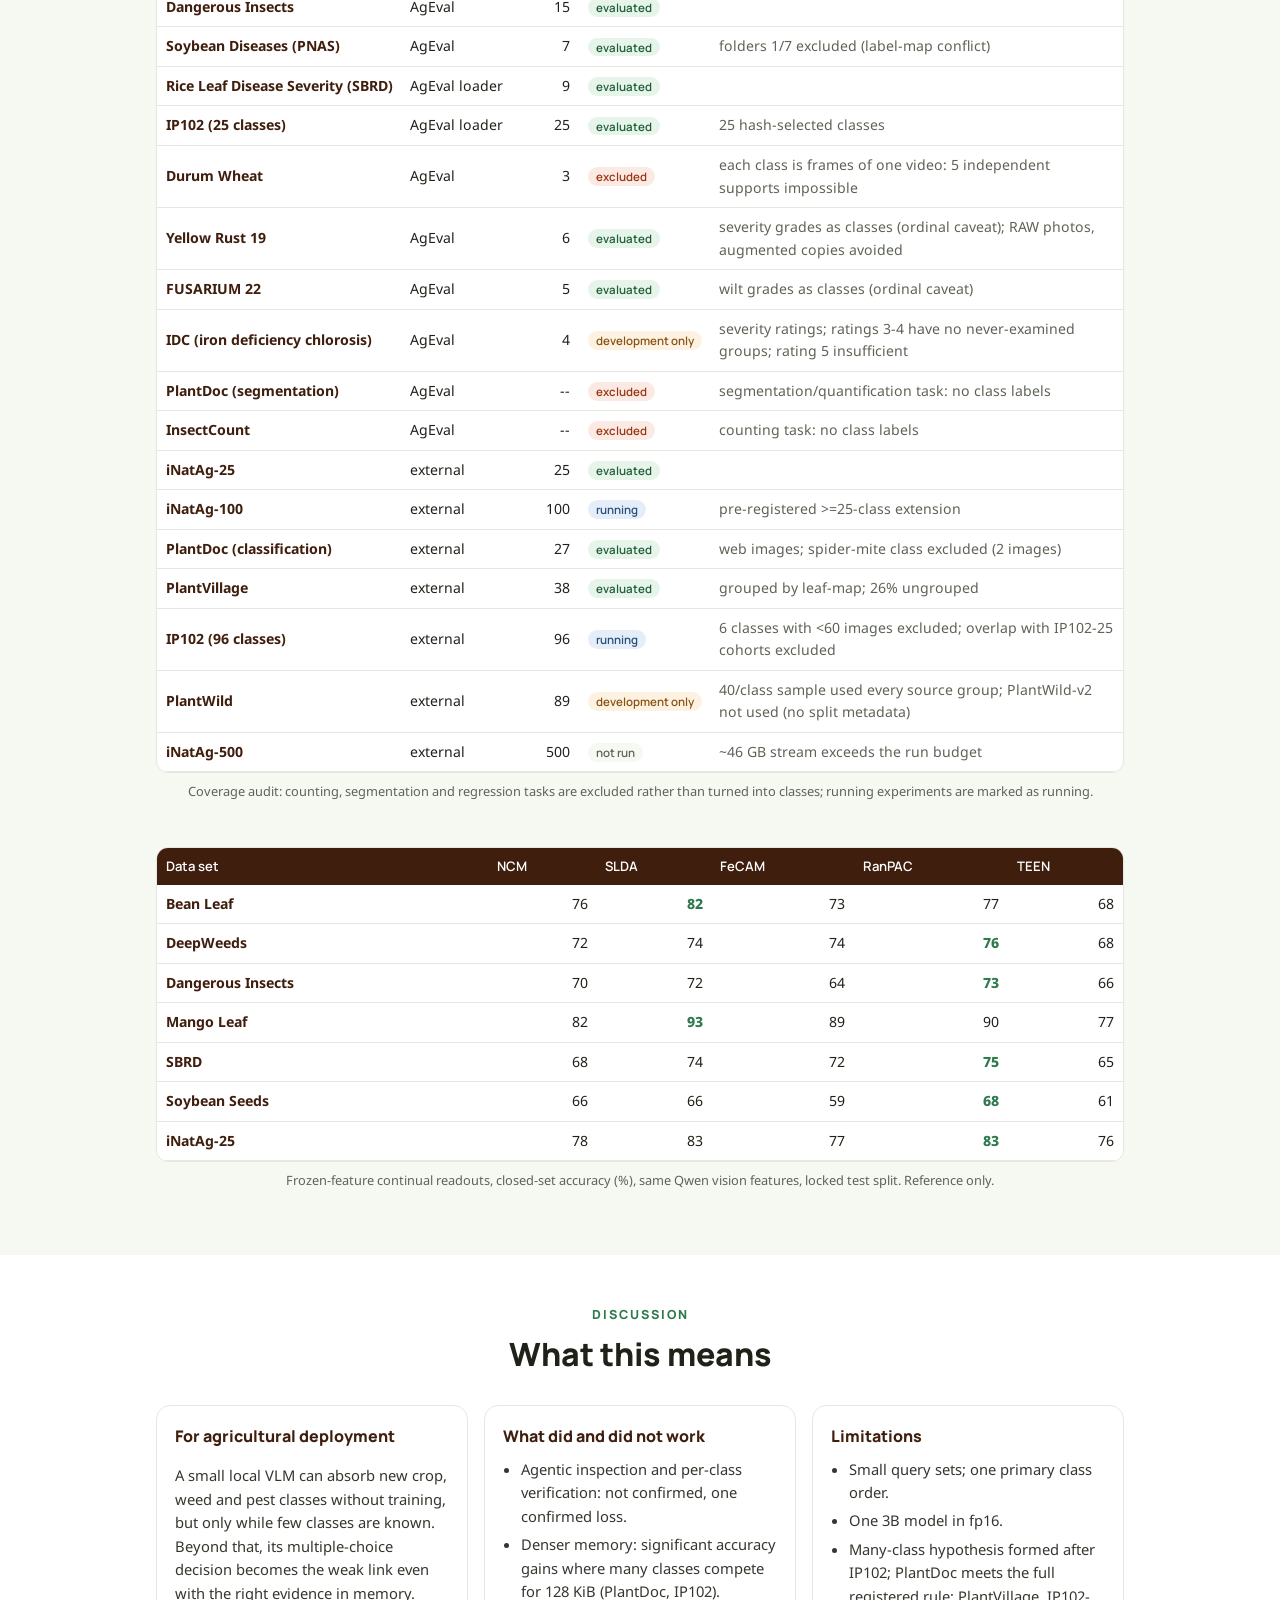
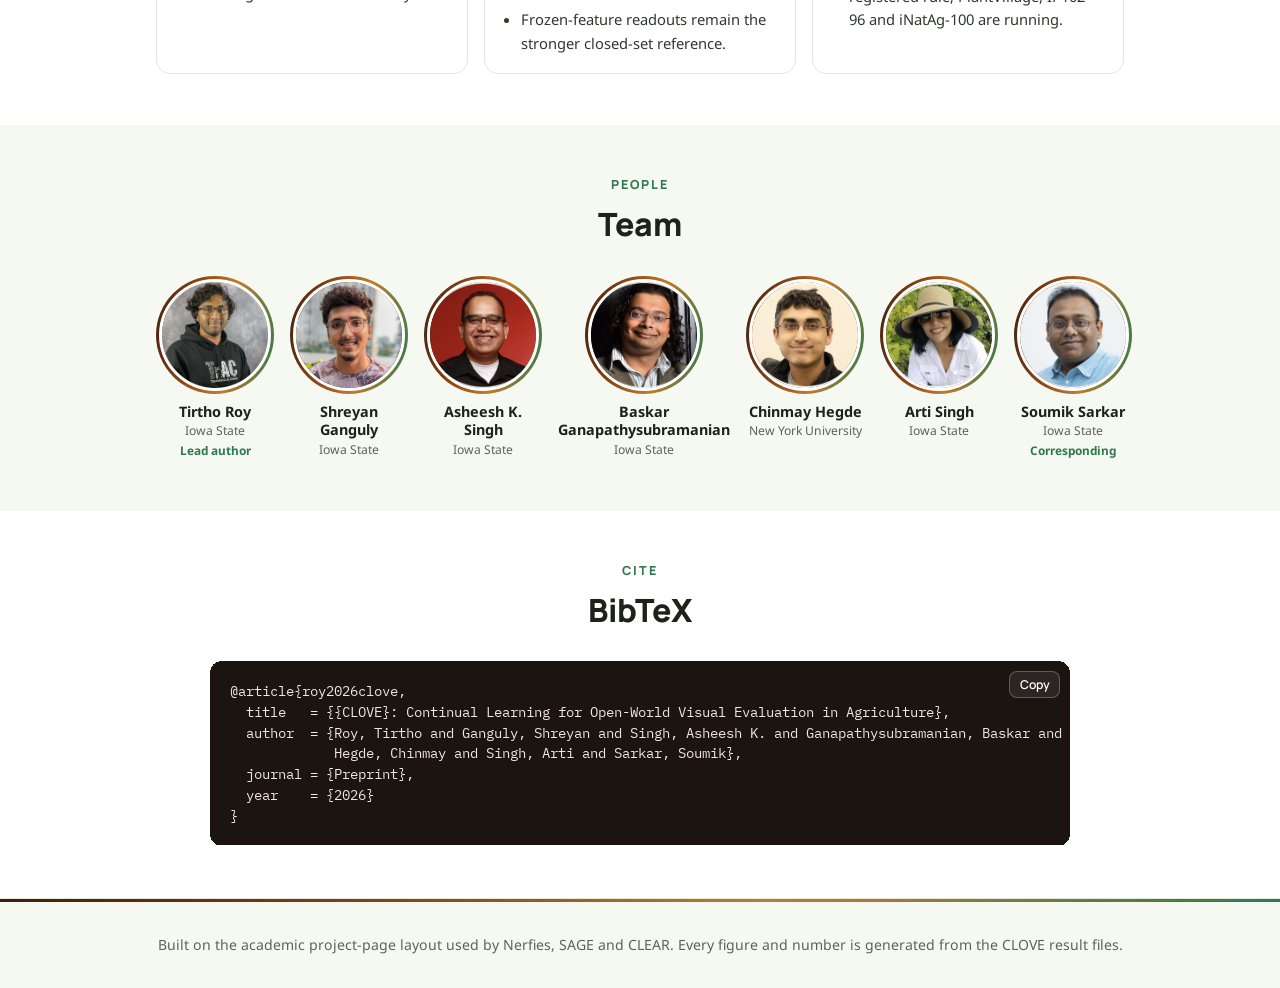
==== commit b440092b: "auto-update: results refreshed Co-Authored-By: Claude Opus 5.5 <noreply@anthropic.com>" ====
--- a/index.html
+++ b/index.html
@@ -238,7 +238,7 @@
     <a class="btn" href="#bibtex"><svg viewBox="0 0 24 24" aria-hidden="true"><path d="M6 17h3l2-4V7H5v6h3zm8 0h3l2-4V7h-6v6h3z"/></svg>BibTeX</a>
   </div>
   <div class="stats">
-    <div class="stat"><div class="n">13</div><div class="l">agricultural data sets<br>pre-registered confirmation</div></div>
+    <div class="stat"><div class="n">14</div><div class="l">agricultural data sets<br>pre-registered confirmation</div></div>
     <div class="stat"><div class="n">12/12</div><div class="l">AgEval subsets audited<br>21 candidates total</div></div>
     <div class="stat"><div class="n">128 KiB</div><div class="l">external memory<br>the only state that changes</div></div>
     <div class="stat"><div class="n">0</div><div class="l">trained parameters<br>Qwen2.5-VL-3B frozen</div></div>
@@ -254,7 +254,7 @@
 
 <section class="sec" id="abstract"><div class="wrap narrow">
   <span class="kick">Abstract</span><h2>Abstract</h2>
-  <p class="just">CLOVE asks whether a small, locally runnable vision-language model can itself be the classifier when agricultural categories are released over time with five labelled images each, while images of never-taught categories keep arriving. Frozen Qwen2.5-VL-3B-Instruct chooses a released class or UNKNOWN; nothing is trained and only a 128&nbsp;KiB external memory changes. On DeepWeeds development data the true class is in the memory index's top three for 80% of images, but the model's forced choice is right for 43%. In a pre-registered confirmation on never-examined image groups, exhaustive class verification is not confirmed and retrieve-then-verify is not confirmed. A byte-optimised dense memory with retrieve-then-verify (CLOVE-D12) raises open-world accuracy on the many-class data sets PlantDoc (+27 points, meeting the full pre-registered rule) and IP102 (+25 points, p<sub>Holm</sub> = 0.011). Frozen-feature readouts remain stronger in closed-set accuracy. Every arm, including every failed one, is reported.</p>
+  <p class="just">CLOVE asks whether a small, locally runnable vision-language model can itself be the classifier when agricultural categories are released over time with five labelled images each, while images of never-taught categories keep arriving. Frozen Qwen2.5-VL-3B-Instruct chooses a released class or UNKNOWN; nothing is trained and only a 128&nbsp;KiB external memory changes. On DeepWeeds development data the true class is in the memory index's top three for 80% of images, but the model's forced choice is right for 43%. In a pre-registered confirmation on never-examined image groups, exhaustive class verification is not confirmed and retrieve-then-verify is not confirmed. A byte-optimised dense memory with retrieve-then-verify (CLOVE-D12) raises open-world accuracy on the many-class data sets PlantDoc (+27 points, meeting the full pre-registered rule) and IP102 (+25 points, p<sub>Holm</sub> = 0.012). Frozen-feature readouts remain stronger in closed-set accuracy. Every arm, including every failed one, is reported.</p>
 </div></section>
 
 <section class="sec tint" id="setup"><div class="wrap">
@@ -294,7 +294,7 @@
       <div class="minis"><div class="mini"><div class="v">0/6</div><div class="l">pre-registered contrasts with a confirmed gain</div></div><div class="mini"><div class="v bad">1</div><div class="l">confirmed loss (retrieve-verify, Insects)</div></div><div class="mini"><div class="v">3</div><div class="l">designs tested</div></div></div>
       <p>Exhaustive per-class verification is not confirmed; retrieve-then-verify is not confirmed.</p></div>
     <div class="rq"><div class="hdr"><span class="id">RQ4</span><span class="tp">Memory optimisation</span><span class="ans yes">Yes, where the budget binds</span></div><h3>Does a denser memory help?</h3>
-      <div class="big"><span class="v">+25 pts</span><span class="c">IP102, [+17, +33], p<sub>Holm</sub> = 0.011</span></div><p>PlantDoc: +27 points [+18, +36], p<sub>Holm</sub> = 0.002. The gain appears where many classes compete for the 128&nbsp;KiB budget.</p>
+      <div class="big"><span class="v">+25 pts</span><span class="c">IP102, [+17, +33], p<sub>Holm</sub> = 0.012</span></div><p>PlantDoc: +27 points [+18, +36], p<sub>Holm</sub> = 0.002. The gain appears where many classes compete for the 128&nbsp;KiB budget.</p>
       <div class="chips"><span class="chip">same 128 KiB</span><span class="chip">4.5 vs 0.8 images/class on DeepWeeds</span><span class="chip">index never decides</span></div></div>
     <div class="rq wide"><div class="hdr"><span class="id">RQ5</span><span class="tp">Reference</span><span class="ans yes">Yes</span></div><h3>Do frozen-feature readouts do better than any generative arm?</h3>
       <div class="minis"><div class="mini"><div class="v good">66–93%</div><div class="l">closed-set accuracy of NCM, SLDA, FeCAM, RanPAC, TEEN</div></div><div class="mini"><div class="v">same</div><div class="l">frozen Qwen vision features</div></div><div class="mini"><div class="v">≠</div><div class="l">they decide from features, so they are not CLOVE arms</div></div></div>
@@ -313,7 +313,7 @@
   <div class="tw"><table><thead><tr><th>Data set</th><th>Released</th><th>Img/cl. U→D</th><th>Baseline</th><th>Baseline BA</th><th>CLOVE-D12 BA</th><th>Effect</th><th>Δ [95% CI]</th><th>p<sub>Holm</sub></th><th>Verdict</th></tr></thead><tbody>
 <tr class='hot'><td class='ds'>PlantDoc</td><td class='n'>22</td><td class='n'>0.4 &rarr; 1.9</td><td>uniform + RV</td><td class='n'>20</td><td class='n'><b>47</b></td><td class='eff'><i class='ax'></i><i class='bx p' style='left:50%;width:27.27272727272727%'></i></td><td class='n'>+27.3 <span style='color:var(--muted)'>[+18.2, +36.4]</span></td><td class='n'>0.002</td><td><span class='vd g'>confirmed gain</span></td></tr>
 <tr class='hot'><td class='ds'>PlantVillage</td><td class='n'>30</td><td class='n'>0.3 &rarr; 1.6</td><td>uniform + RV</td><td class='n'>11</td><td class='n'><b>38</b></td><td class='eff'><i class='ax'></i><i class='bx p' style='left:50%;width:26.66666666666667%'></i></td><td class='n'>+26.7 <span style='color:var(--muted)'>[+17.8, +35.6]</span></td><td class='n'>0.002</td><td><span class='vd g'>confirmed gain</span></td></tr>
-<tr class=''><td class='ds'>IP102</td><td class='n'>20</td><td class='n'>0.5 &rarr; 2.2</td><td>uniform</td><td class='n'>14</td><td class='n'><b>31</b></td><td class='eff'><i class='ax'></i><i class='bx p' style='left:50%;width:25.0%'></i></td><td class='n'>+25.0 <span style='color:var(--muted)'>[+16.7, +33.3]</span></td><td class='n'>0.011</td><td><span class='vd n'>gain, n.s.</span></td></tr>
+<tr class=''><td class='ds'>IP102</td><td class='n'>20</td><td class='n'>0.5 &rarr; 2.2</td><td>uniform</td><td class='n'>14</td><td class='n'><b>31</b></td><td class='eff'><i class='ax'></i><i class='bx p' style='left:50%;width:25.0%'></i></td><td class='n'>+25.0 <span style='color:var(--muted)'>[+16.7, +33.3]</span></td><td class='n'>0.012</td><td><span class='vd n'>gain, n.s.</span></td></tr>
 <tr class=''><td class='ds'>FUSARIUM 22</td><td class='n'>4</td><td class='n'>1.8 &rarr; 5.0</td><td>uniform</td><td class='n'>25</td><td class='n'><b>33</b></td><td class='eff'><i class='ax'></i><i class='bx p' style='left:50%;width:8.33333333333333%'></i></td><td class='n'>+8.3 <span style='color:var(--muted)'>[-16.7, +33.3]</span></td><td class='n'>1.000</td><td><span class='vd n'>gain, n.s.</span></td></tr>
 <tr class=''><td class='ds'>iNatAg-25</td><td class='n'>20</td><td class='n'>0.3 &rarr; 1.6</td><td>uniform</td><td class='n'>50</td><td class='n'><b>56</b></td><td class='eff'><i class='ax'></i><i class='bx p' style='left:50%;width:3.33333333333334%'></i></td><td class='n'>+3.3 <span style='color:var(--muted)'>[-6.7, +13.3]</span></td><td class='n'>1.000</td><td><span class='vd n'>gain, n.s.</span></td></tr>
 <tr class=''><td class='ds'>SAGE Corn</td><td class='n'>25</td><td class='n'>0.3 &rarr; 1.5</td><td>uniform</td><td class='n'>22</td><td class='n'><b>25</b></td><td class='eff'><i class='ax'></i><i class='bx p' style='left:50%;width:3.1746031746031704%'></i></td><td class='n'>+3.2 <span style='color:var(--muted)'>[-6.3, +12.7]</span></td><td class='n'>1.000</td><td><span class='vd n'>gain, n.s.</span></td></tr>
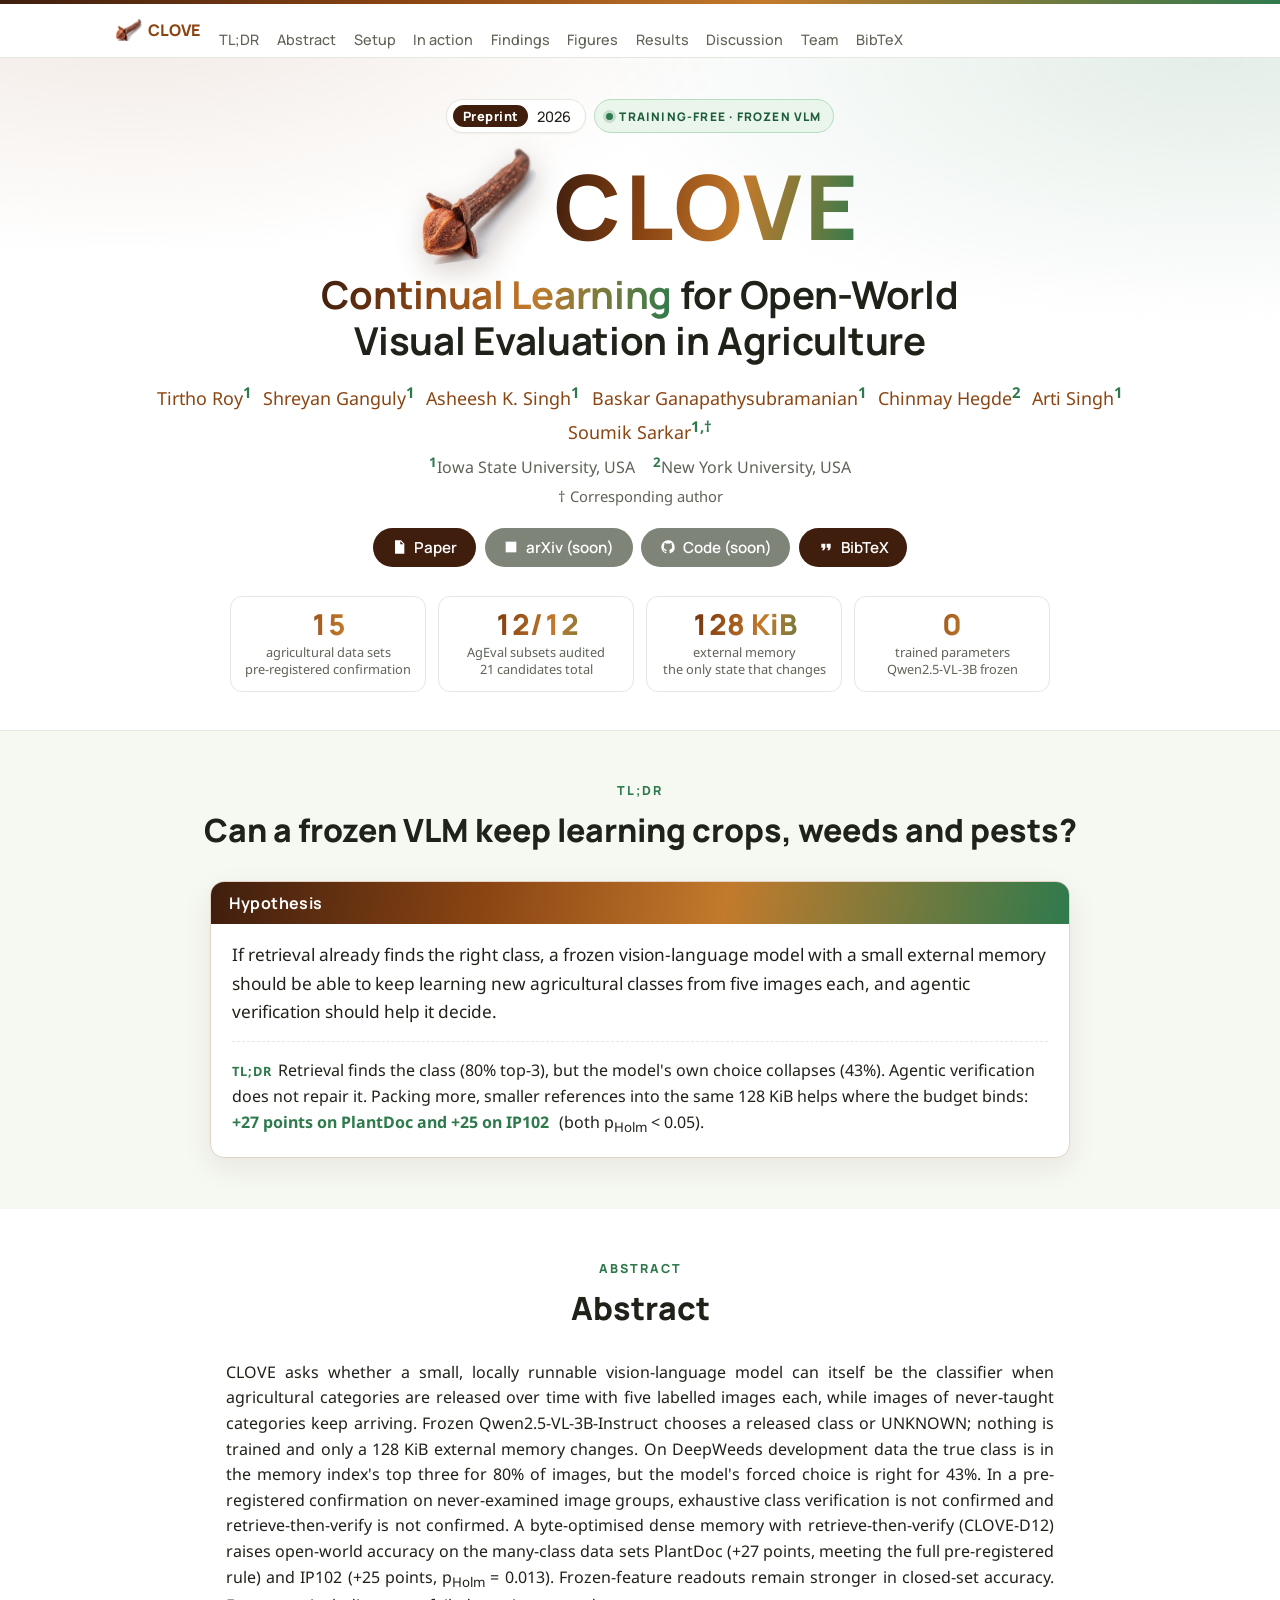
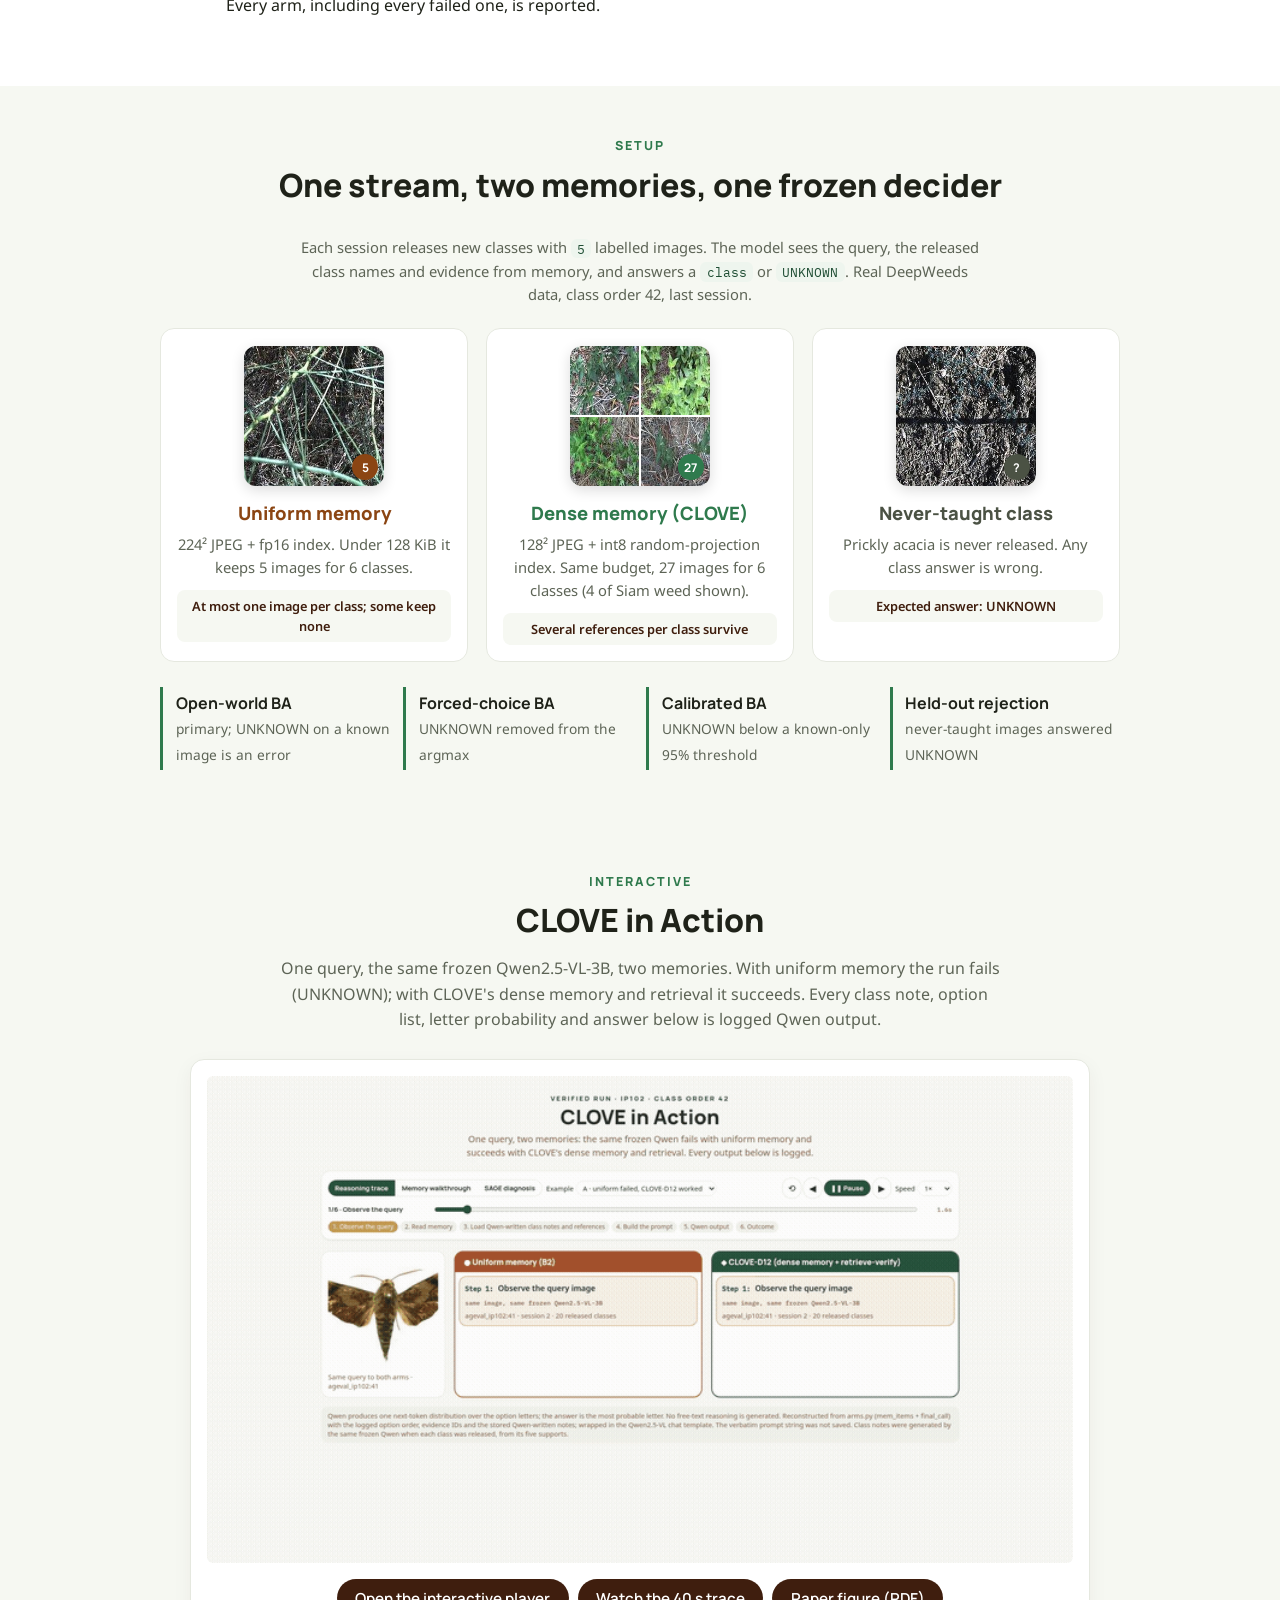
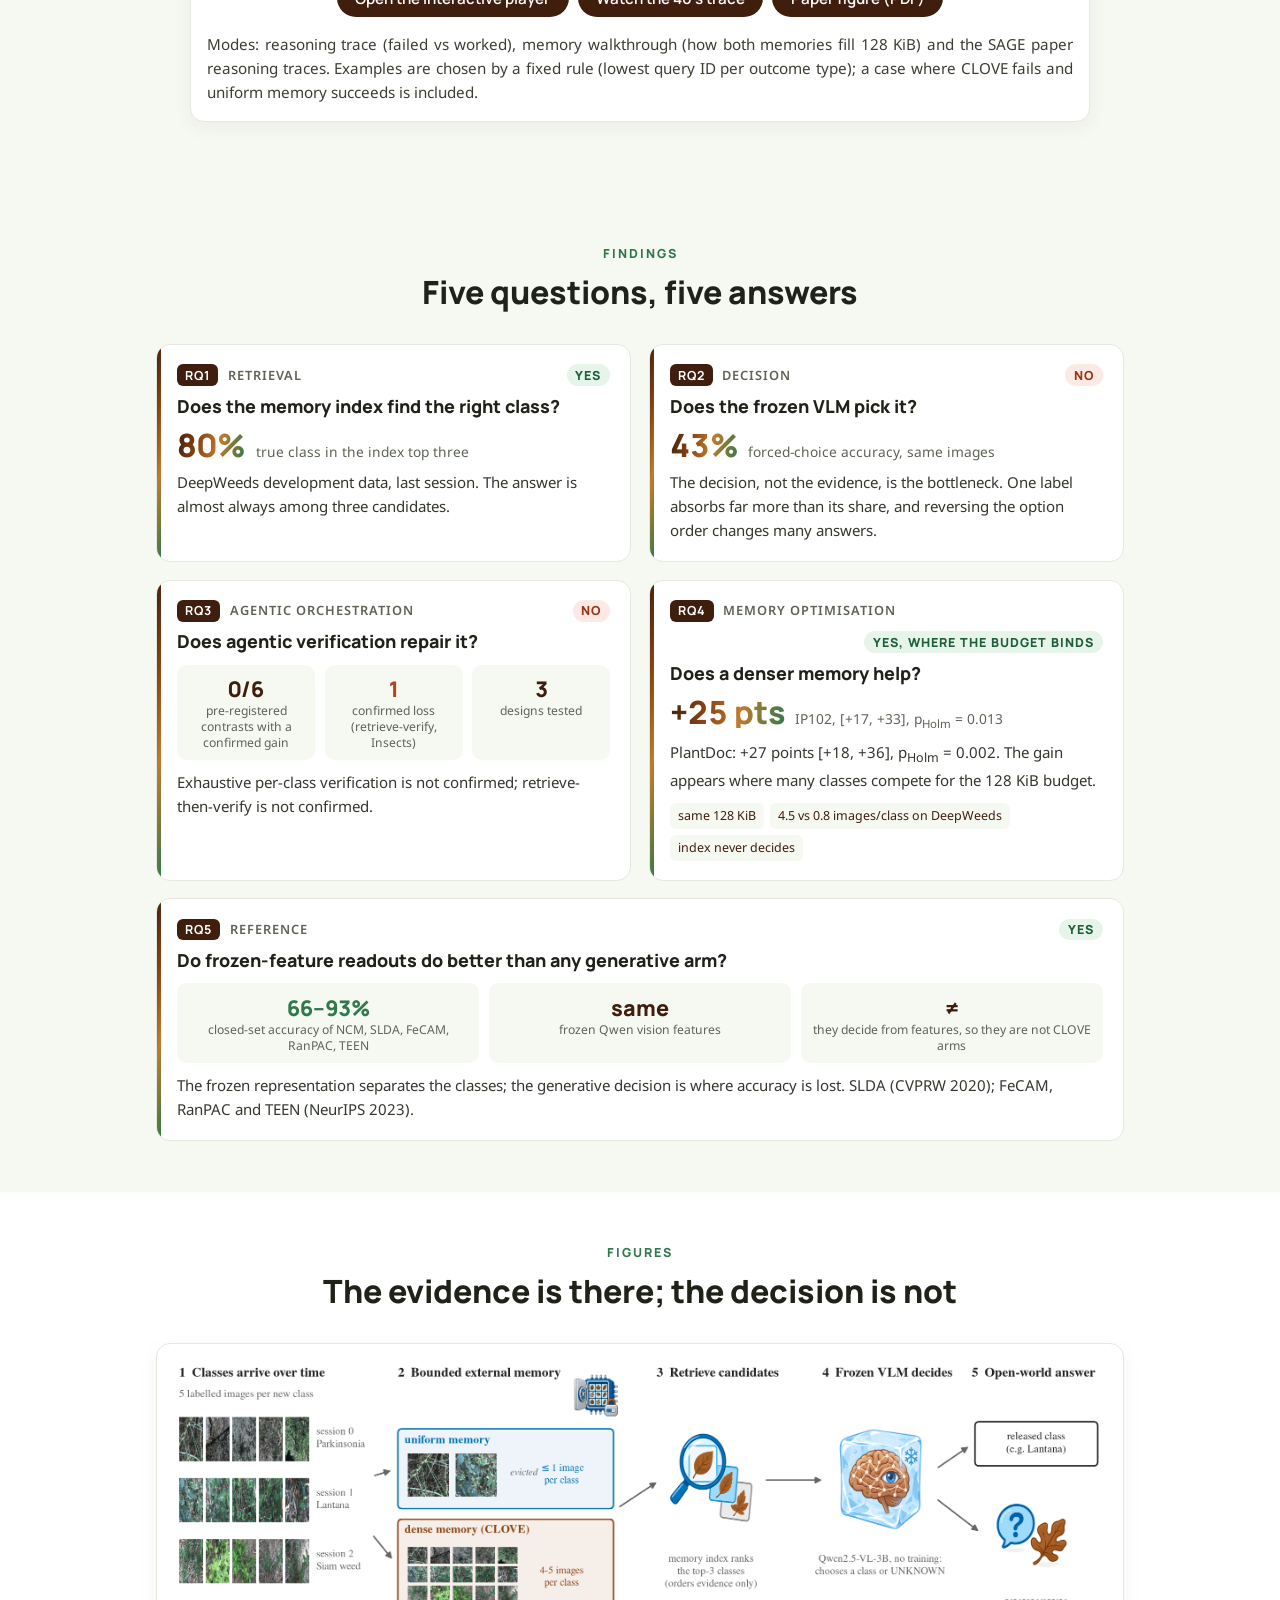
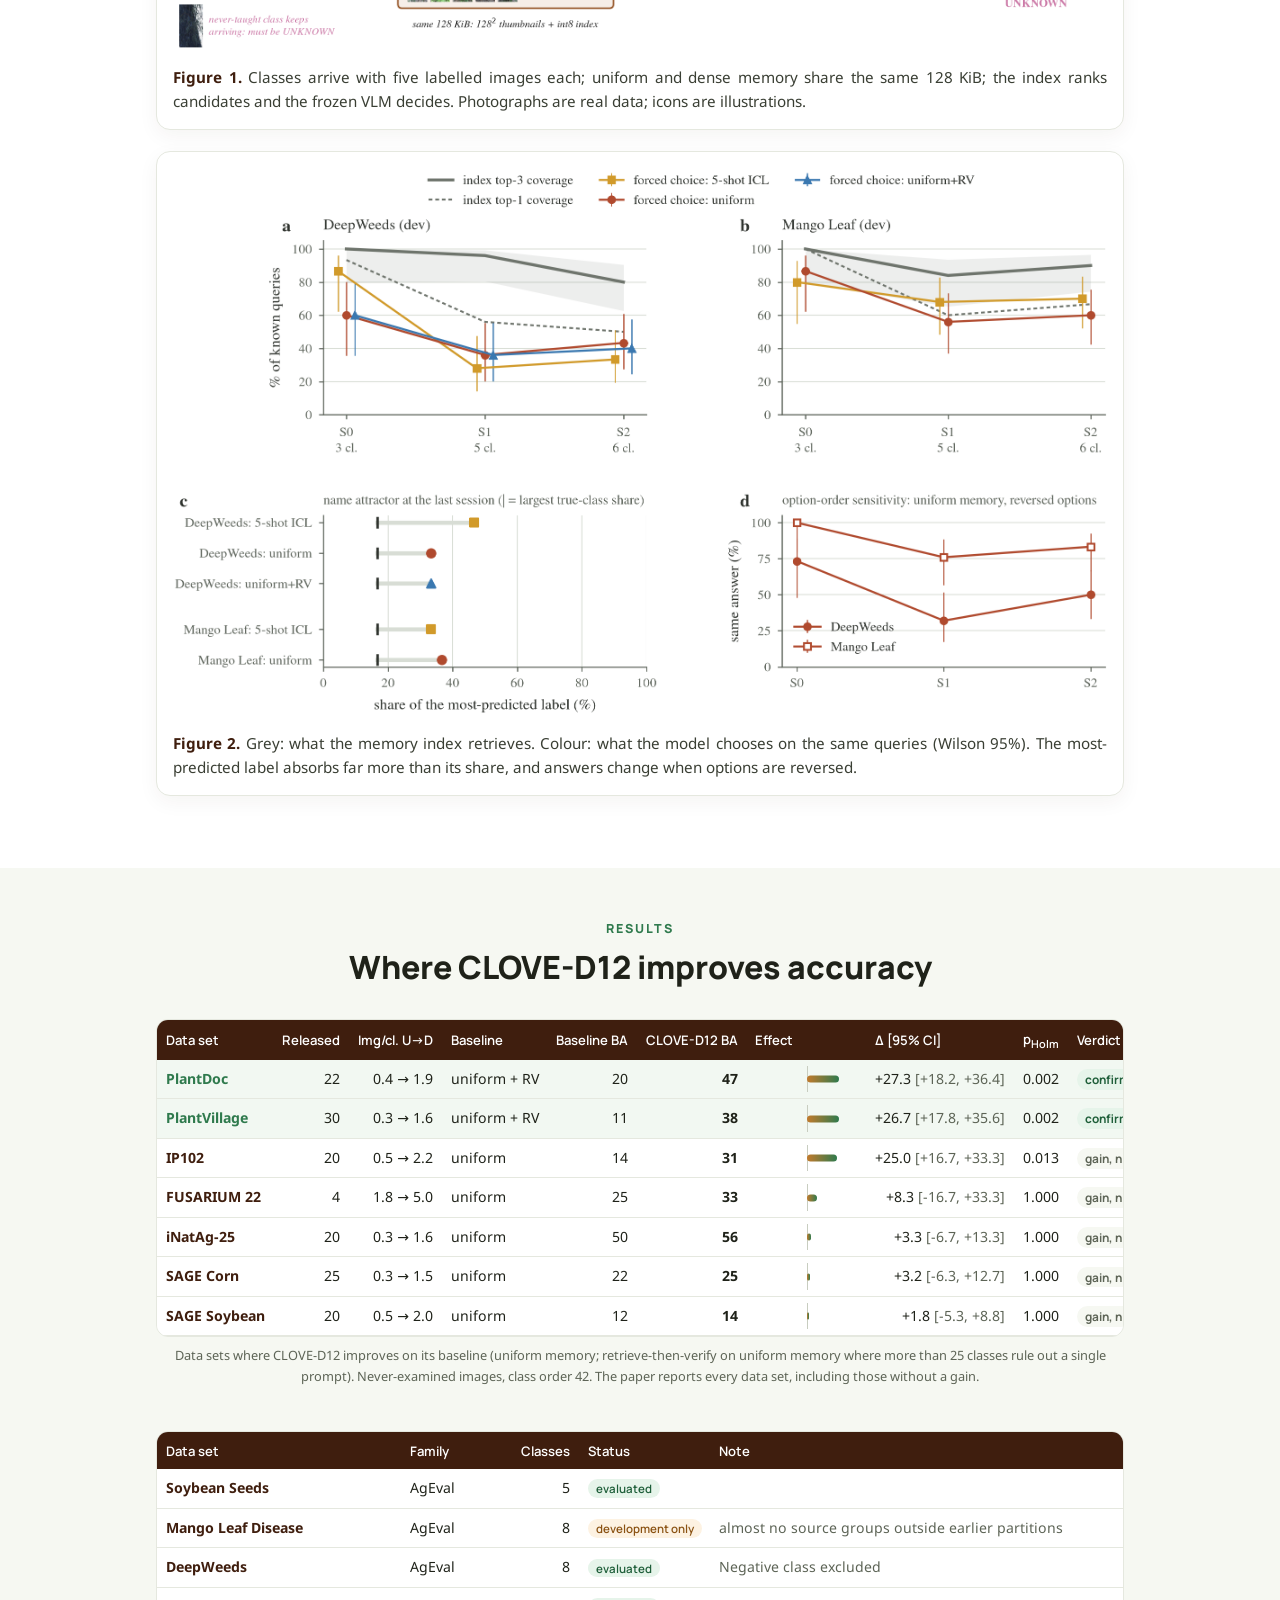
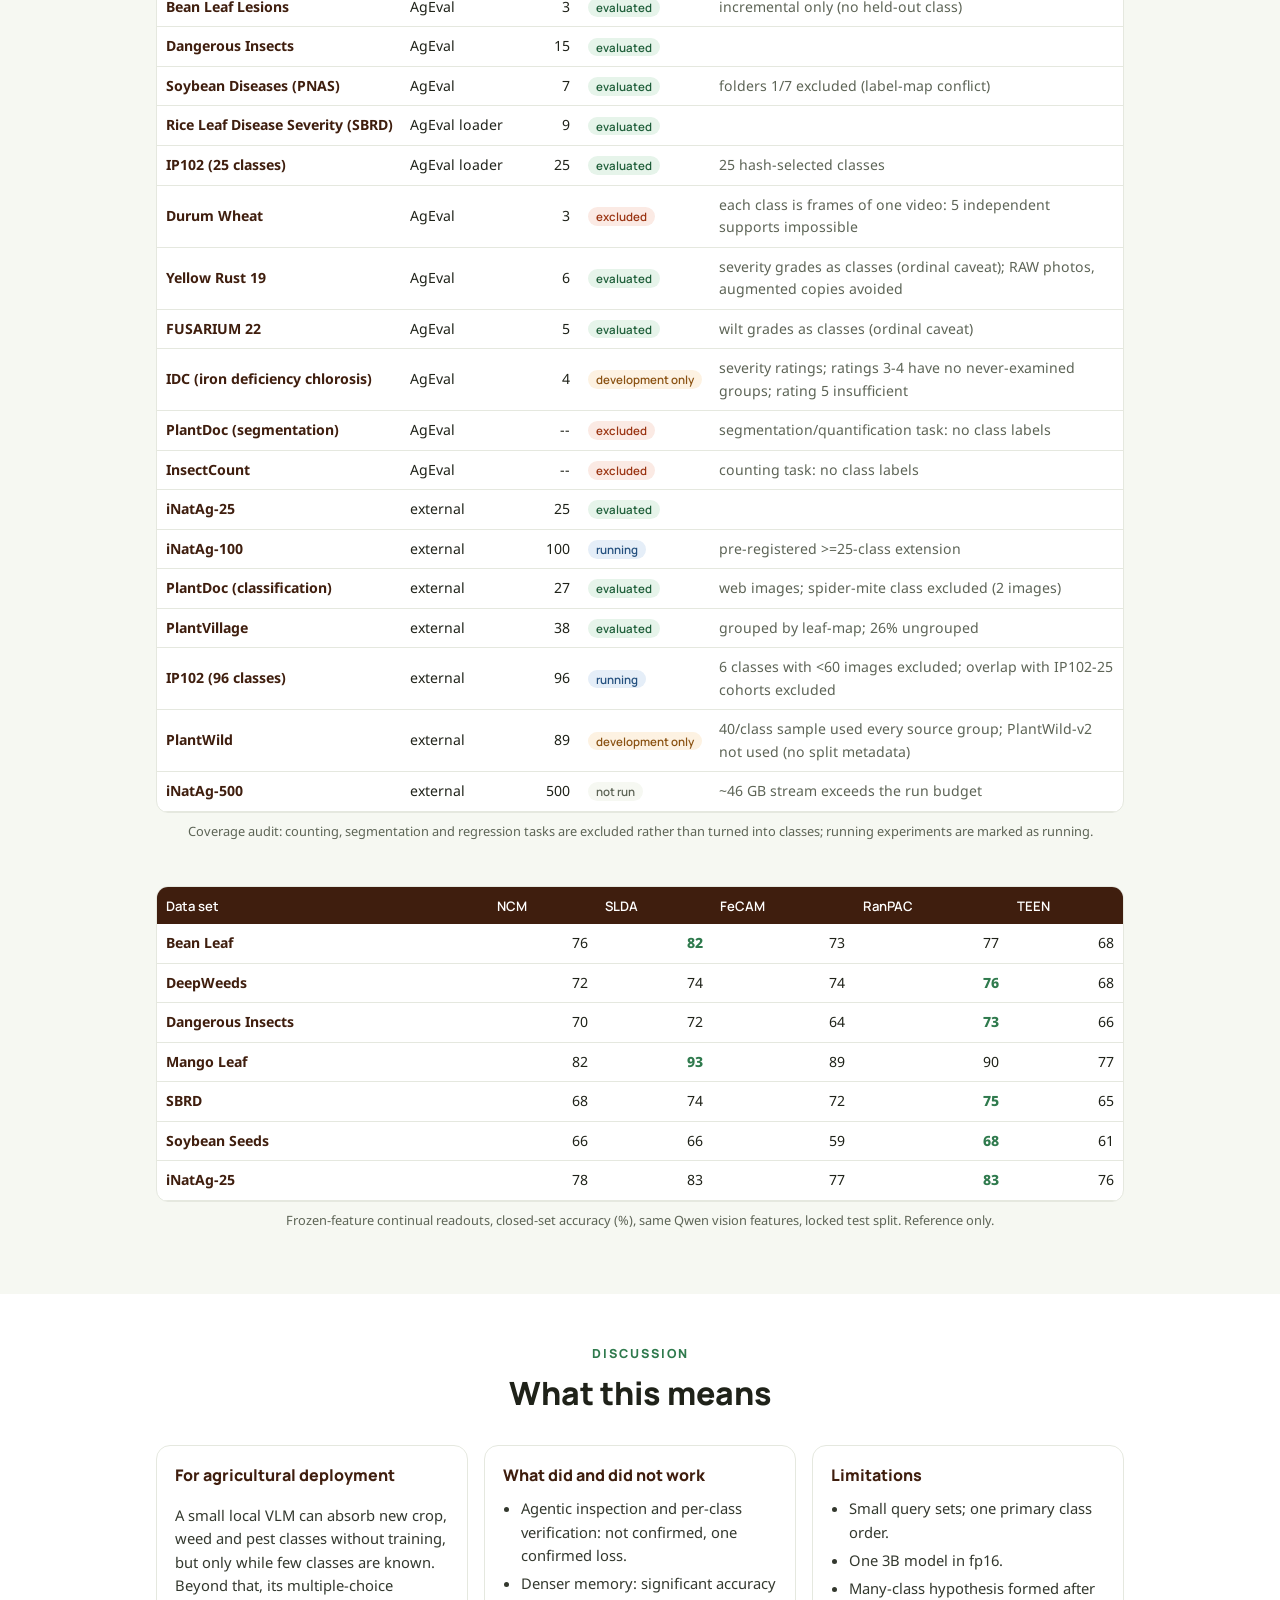
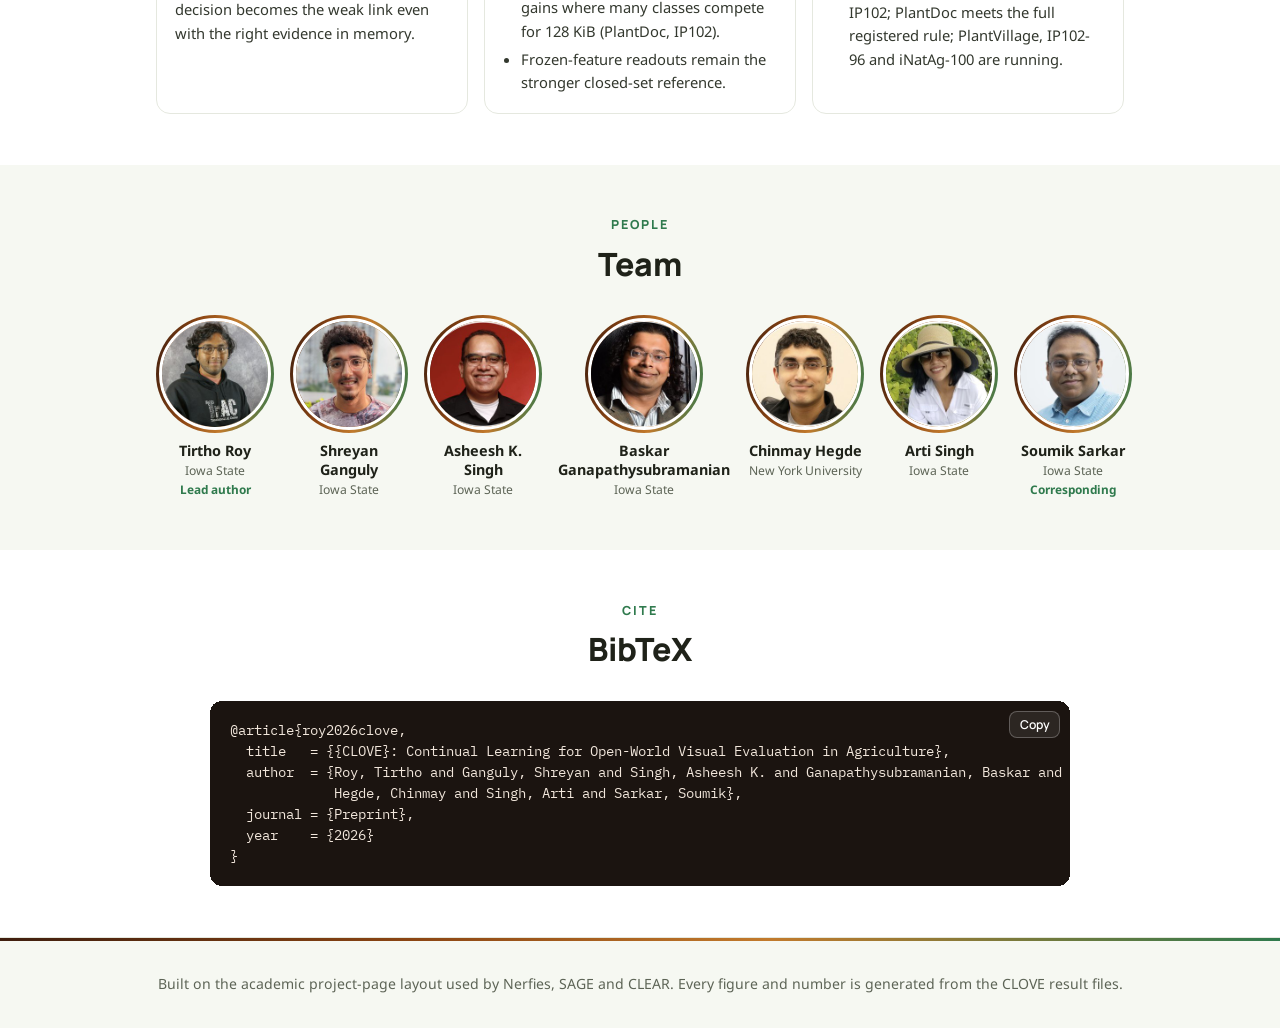
==== commit 9a51766f: "auto-update: new positive result on SAGE Soybean Co-Authored-By: Claude Opus 5.5 <noreply@anthropic." ====
--- a/index.html
+++ b/index.html
@@ -238,7 +238,7 @@
     <a class="btn" href="#bibtex"><svg viewBox="0 0 24 24" aria-hidden="true"><path d="M6 17h3l2-4V7H5v6h3zm8 0h3l2-4V7h-6v6h3z"/></svg>BibTeX</a>
   </div>
   <div class="stats">
-    <div class="stat"><div class="n">14</div><div class="l">agricultural data sets<br>pre-registered confirmation</div></div>
+    <div class="stat"><div class="n">15</div><div class="l">agricultural data sets<br>pre-registered confirmation</div></div>
     <div class="stat"><div class="n">12/12</div><div class="l">AgEval subsets audited<br>21 candidates total</div></div>
     <div class="stat"><div class="n">128 KiB</div><div class="l">external memory<br>the only state that changes</div></div>
     <div class="stat"><div class="n">0</div><div class="l">trained parameters<br>Qwen2.5-VL-3B frozen</div></div>
@@ -254,7 +254,7 @@
 
 <section class="sec" id="abstract"><div class="wrap narrow">
   <span class="kick">Abstract</span><h2>Abstract</h2>
-  <p class="just">CLOVE asks whether a small, locally runnable vision-language model can itself be the classifier when agricultural categories are released over time with five labelled images each, while images of never-taught categories keep arriving. Frozen Qwen2.5-VL-3B-Instruct chooses a released class or UNKNOWN; nothing is trained and only a 128&nbsp;KiB external memory changes. On DeepWeeds development data the true class is in the memory index's top three for 80% of images, but the model's forced choice is right for 43%. In a pre-registered confirmation on never-examined image groups, exhaustive class verification is not confirmed and retrieve-then-verify is not confirmed. A byte-optimised dense memory with retrieve-then-verify (CLOVE-D12) raises open-world accuracy on the many-class data sets PlantDoc (+27 points, meeting the full pre-registered rule) and IP102 (+25 points, p<sub>Holm</sub> = 0.012). Frozen-feature readouts remain stronger in closed-set accuracy. Every arm, including every failed one, is reported.</p>
+  <p class="just">CLOVE asks whether a small, locally runnable vision-language model can itself be the classifier when agricultural categories are released over time with five labelled images each, while images of never-taught categories keep arriving. Frozen Qwen2.5-VL-3B-Instruct chooses a released class or UNKNOWN; nothing is trained and only a 128&nbsp;KiB external memory changes. On DeepWeeds development data the true class is in the memory index's top three for 80% of images, but the model's forced choice is right for 43%. In a pre-registered confirmation on never-examined image groups, exhaustive class verification is not confirmed and retrieve-then-verify is not confirmed. A byte-optimised dense memory with retrieve-then-verify (CLOVE-D12) raises open-world accuracy on the many-class data sets PlantDoc (+27 points, meeting the full pre-registered rule) and IP102 (+25 points, p<sub>Holm</sub> = 0.013). Frozen-feature readouts remain stronger in closed-set accuracy. Every arm, including every failed one, is reported.</p>
 </div></section>
 
 <section class="sec tint" id="setup"><div class="wrap">
@@ -294,7 +294,7 @@
       <div class="minis"><div class="mini"><div class="v">0/6</div><div class="l">pre-registered contrasts with a confirmed gain</div></div><div class="mini"><div class="v bad">1</div><div class="l">confirmed loss (retrieve-verify, Insects)</div></div><div class="mini"><div class="v">3</div><div class="l">designs tested</div></div></div>
       <p>Exhaustive per-class verification is not confirmed; retrieve-then-verify is not confirmed.</p></div>
     <div class="rq"><div class="hdr"><span class="id">RQ4</span><span class="tp">Memory optimisation</span><span class="ans yes">Yes, where the budget binds</span></div><h3>Does a denser memory help?</h3>
-      <div class="big"><span class="v">+25 pts</span><span class="c">IP102, [+17, +33], p<sub>Holm</sub> = 0.012</span></div><p>PlantDoc: +27 points [+18, +36], p<sub>Holm</sub> = 0.002. The gain appears where many classes compete for the 128&nbsp;KiB budget.</p>
+      <div class="big"><span class="v">+25 pts</span><span class="c">IP102, [+17, +33], p<sub>Holm</sub> = 0.013</span></div><p>PlantDoc: +27 points [+18, +36], p<sub>Holm</sub> = 0.002. The gain appears where many classes compete for the 128&nbsp;KiB budget.</p>
       <div class="chips"><span class="chip">same 128 KiB</span><span class="chip">4.5 vs 0.8 images/class on DeepWeeds</span><span class="chip">index never decides</span></div></div>
     <div class="rq wide"><div class="hdr"><span class="id">RQ5</span><span class="tp">Reference</span><span class="ans yes">Yes</span></div><h3>Do frozen-feature readouts do better than any generative arm?</h3>
       <div class="minis"><div class="mini"><div class="v good">66–93%</div><div class="l">closed-set accuracy of NCM, SLDA, FeCAM, RanPAC, TEEN</div></div><div class="mini"><div class="v">same</div><div class="l">frozen Qwen vision features</div></div><div class="mini"><div class="v">≠</div><div class="l">they decide from features, so they are not CLOVE arms</div></div></div>
@@ -313,10 +313,11 @@
   <div class="tw"><table><thead><tr><th>Data set</th><th>Released</th><th>Img/cl. U→D</th><th>Baseline</th><th>Baseline BA</th><th>CLOVE-D12 BA</th><th>Effect</th><th>Δ [95% CI]</th><th>p<sub>Holm</sub></th><th>Verdict</th></tr></thead><tbody>
 <tr class='hot'><td class='ds'>PlantDoc</td><td class='n'>22</td><td class='n'>0.4 &rarr; 1.9</td><td>uniform + RV</td><td class='n'>20</td><td class='n'><b>47</b></td><td class='eff'><i class='ax'></i><i class='bx p' style='left:50%;width:27.27272727272727%'></i></td><td class='n'>+27.3 <span style='color:var(--muted)'>[+18.2, +36.4]</span></td><td class='n'>0.002</td><td><span class='vd g'>confirmed gain</span></td></tr>
 <tr class='hot'><td class='ds'>PlantVillage</td><td class='n'>30</td><td class='n'>0.3 &rarr; 1.6</td><td>uniform + RV</td><td class='n'>11</td><td class='n'><b>38</b></td><td class='eff'><i class='ax'></i><i class='bx p' style='left:50%;width:26.66666666666667%'></i></td><td class='n'>+26.7 <span style='color:var(--muted)'>[+17.8, +35.6]</span></td><td class='n'>0.002</td><td><span class='vd g'>confirmed gain</span></td></tr>
-<tr class=''><td class='ds'>IP102</td><td class='n'>20</td><td class='n'>0.5 &rarr; 2.2</td><td>uniform</td><td class='n'>14</td><td class='n'><b>31</b></td><td class='eff'><i class='ax'></i><i class='bx p' style='left:50%;width:25.0%'></i></td><td class='n'>+25.0 <span style='color:var(--muted)'>[+16.7, +33.3]</span></td><td class='n'>0.012</td><td><span class='vd n'>gain, n.s.</span></td></tr>
+<tr class=''><td class='ds'>IP102</td><td class='n'>20</td><td class='n'>0.5 &rarr; 2.2</td><td>uniform</td><td class='n'>14</td><td class='n'><b>31</b></td><td class='eff'><i class='ax'></i><i class='bx p' style='left:50%;width:25.0%'></i></td><td class='n'>+25.0 <span style='color:var(--muted)'>[+16.7, +33.3]</span></td><td class='n'>0.013</td><td><span class='vd n'>gain, n.s.</span></td></tr>
 <tr class=''><td class='ds'>FUSARIUM 22</td><td class='n'>4</td><td class='n'>1.8 &rarr; 5.0</td><td>uniform</td><td class='n'>25</td><td class='n'><b>33</b></td><td class='eff'><i class='ax'></i><i class='bx p' style='left:50%;width:8.33333333333333%'></i></td><td class='n'>+8.3 <span style='color:var(--muted)'>[-16.7, +33.3]</span></td><td class='n'>1.000</td><td><span class='vd n'>gain, n.s.</span></td></tr>
 <tr class=''><td class='ds'>iNatAg-25</td><td class='n'>20</td><td class='n'>0.3 &rarr; 1.6</td><td>uniform</td><td class='n'>50</td><td class='n'><b>56</b></td><td class='eff'><i class='ax'></i><i class='bx p' style='left:50%;width:3.33333333333334%'></i></td><td class='n'>+3.3 <span style='color:var(--muted)'>[-6.7, +13.3]</span></td><td class='n'>1.000</td><td><span class='vd n'>gain, n.s.</span></td></tr>
 <tr class=''><td class='ds'>SAGE Corn</td><td class='n'>25</td><td class='n'>0.3 &rarr; 1.5</td><td>uniform</td><td class='n'>22</td><td class='n'><b>25</b></td><td class='eff'><i class='ax'></i><i class='bx p' style='left:50%;width:3.1746031746031704%'></i></td><td class='n'>+3.2 <span style='color:var(--muted)'>[-6.3, +12.7]</span></td><td class='n'>1.000</td><td><span class='vd n'>gain, n.s.</span></td></tr>
+<tr class=''><td class='ds'>SAGE Soybean</td><td class='n'>20</td><td class='n'>0.5 &rarr; 2.0</td><td>uniform</td><td class='n'>12</td><td class='n'><b>14</b></td><td class='eff'><i class='ax'></i><i class='bx p' style='left:50%;width:1.75438596491228%'></i></td><td class='n'>+1.8 <span style='color:var(--muted)'>[-5.3, +8.8]</span></td><td class='n'>1.000</td><td><span class='vd n'>gain, n.s.</span></td></tr>
   </tbody></table></div>
   <p class="leg">Data sets where CLOVE-D12 improves on its baseline (uniform memory; retrieve-then-verify on uniform memory where more than 25 classes rule out a single prompt). Never-examined images, class order 42. The paper reports every data set, including those without a gain.</p>
   <div style="height:2rem"></div>
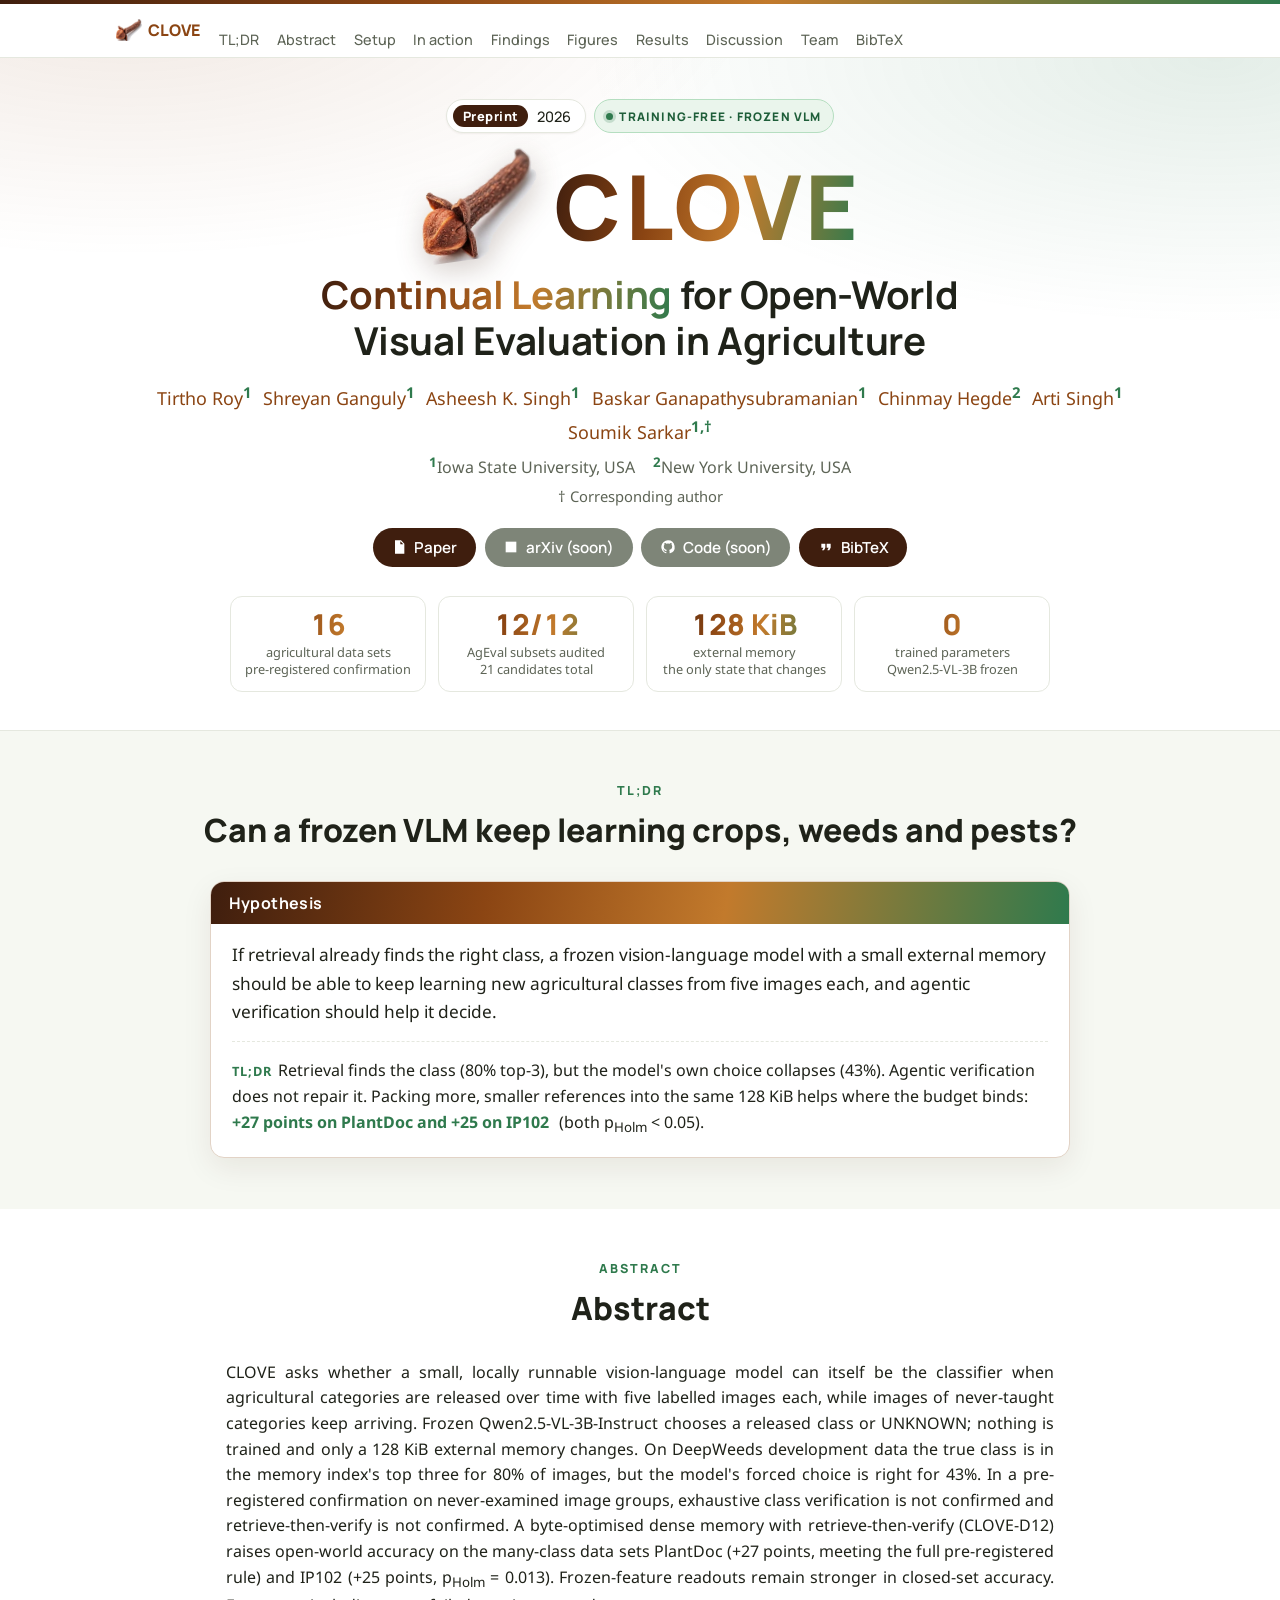
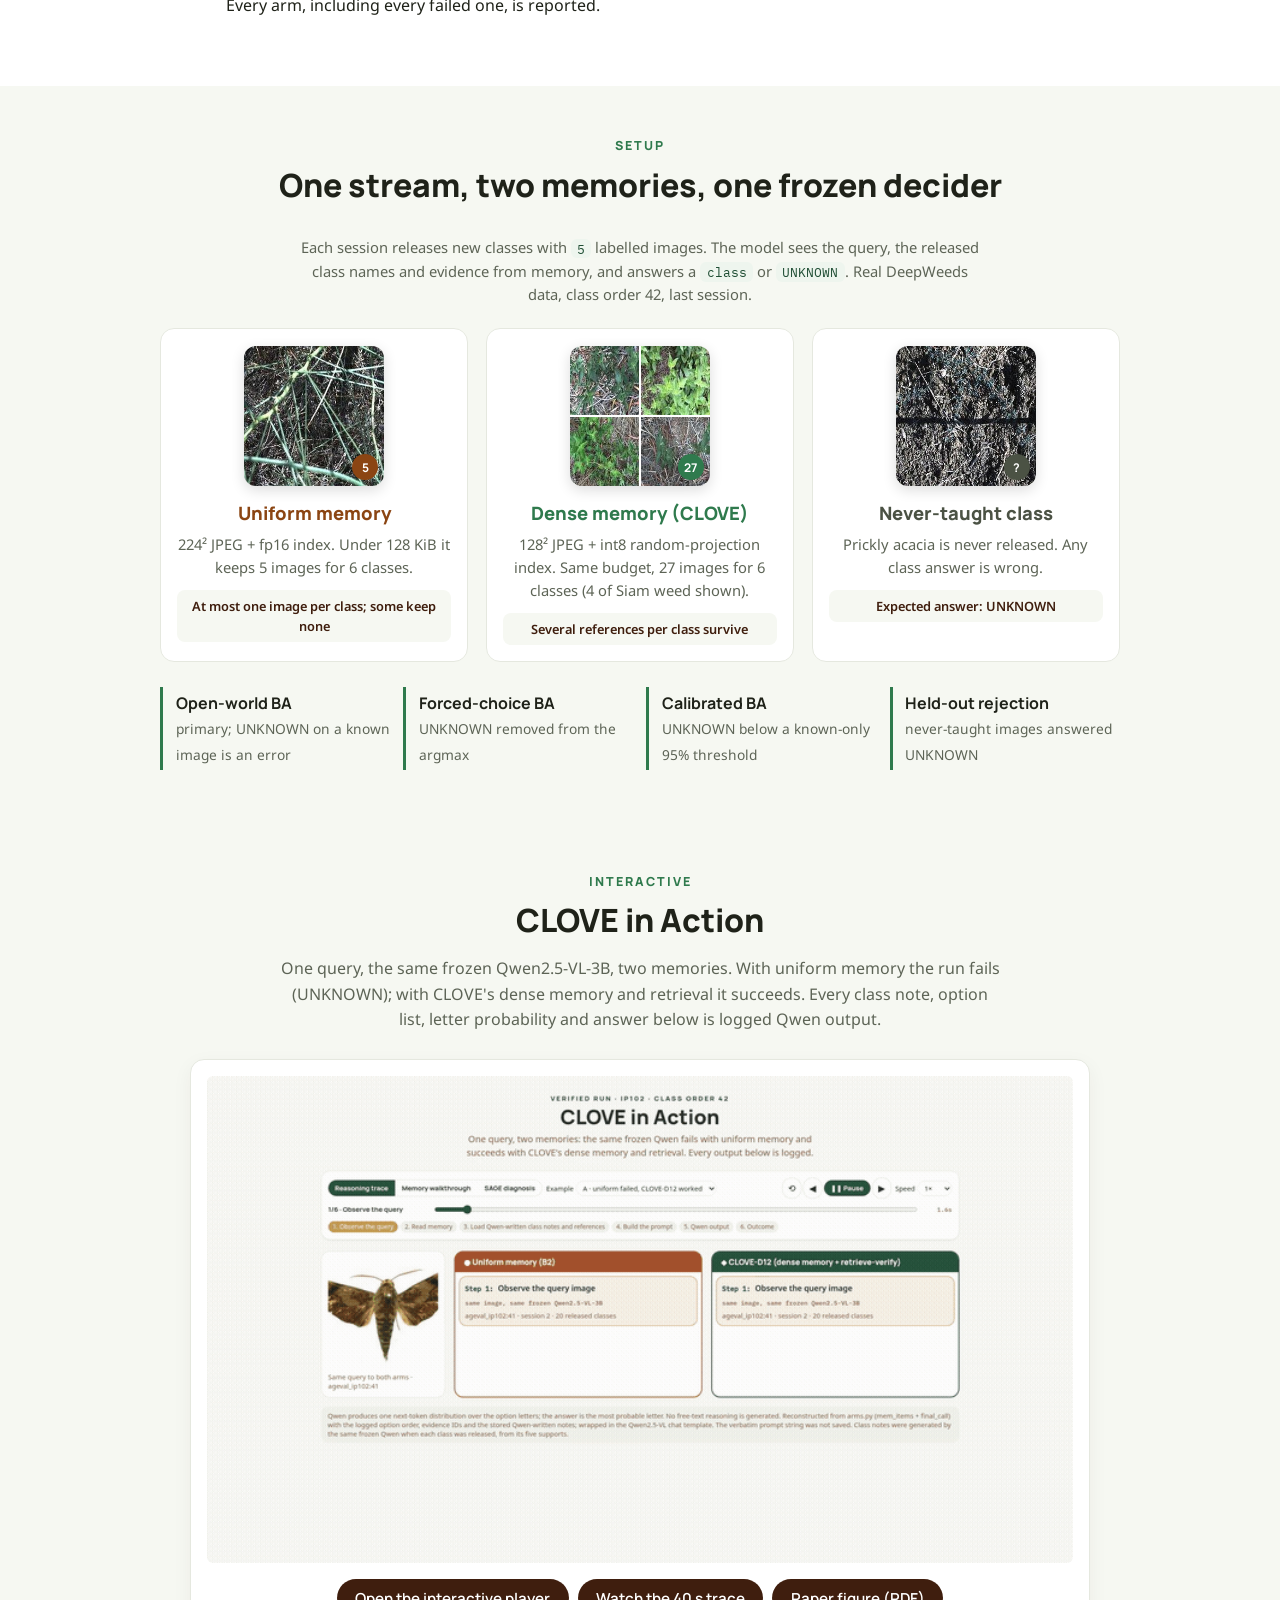
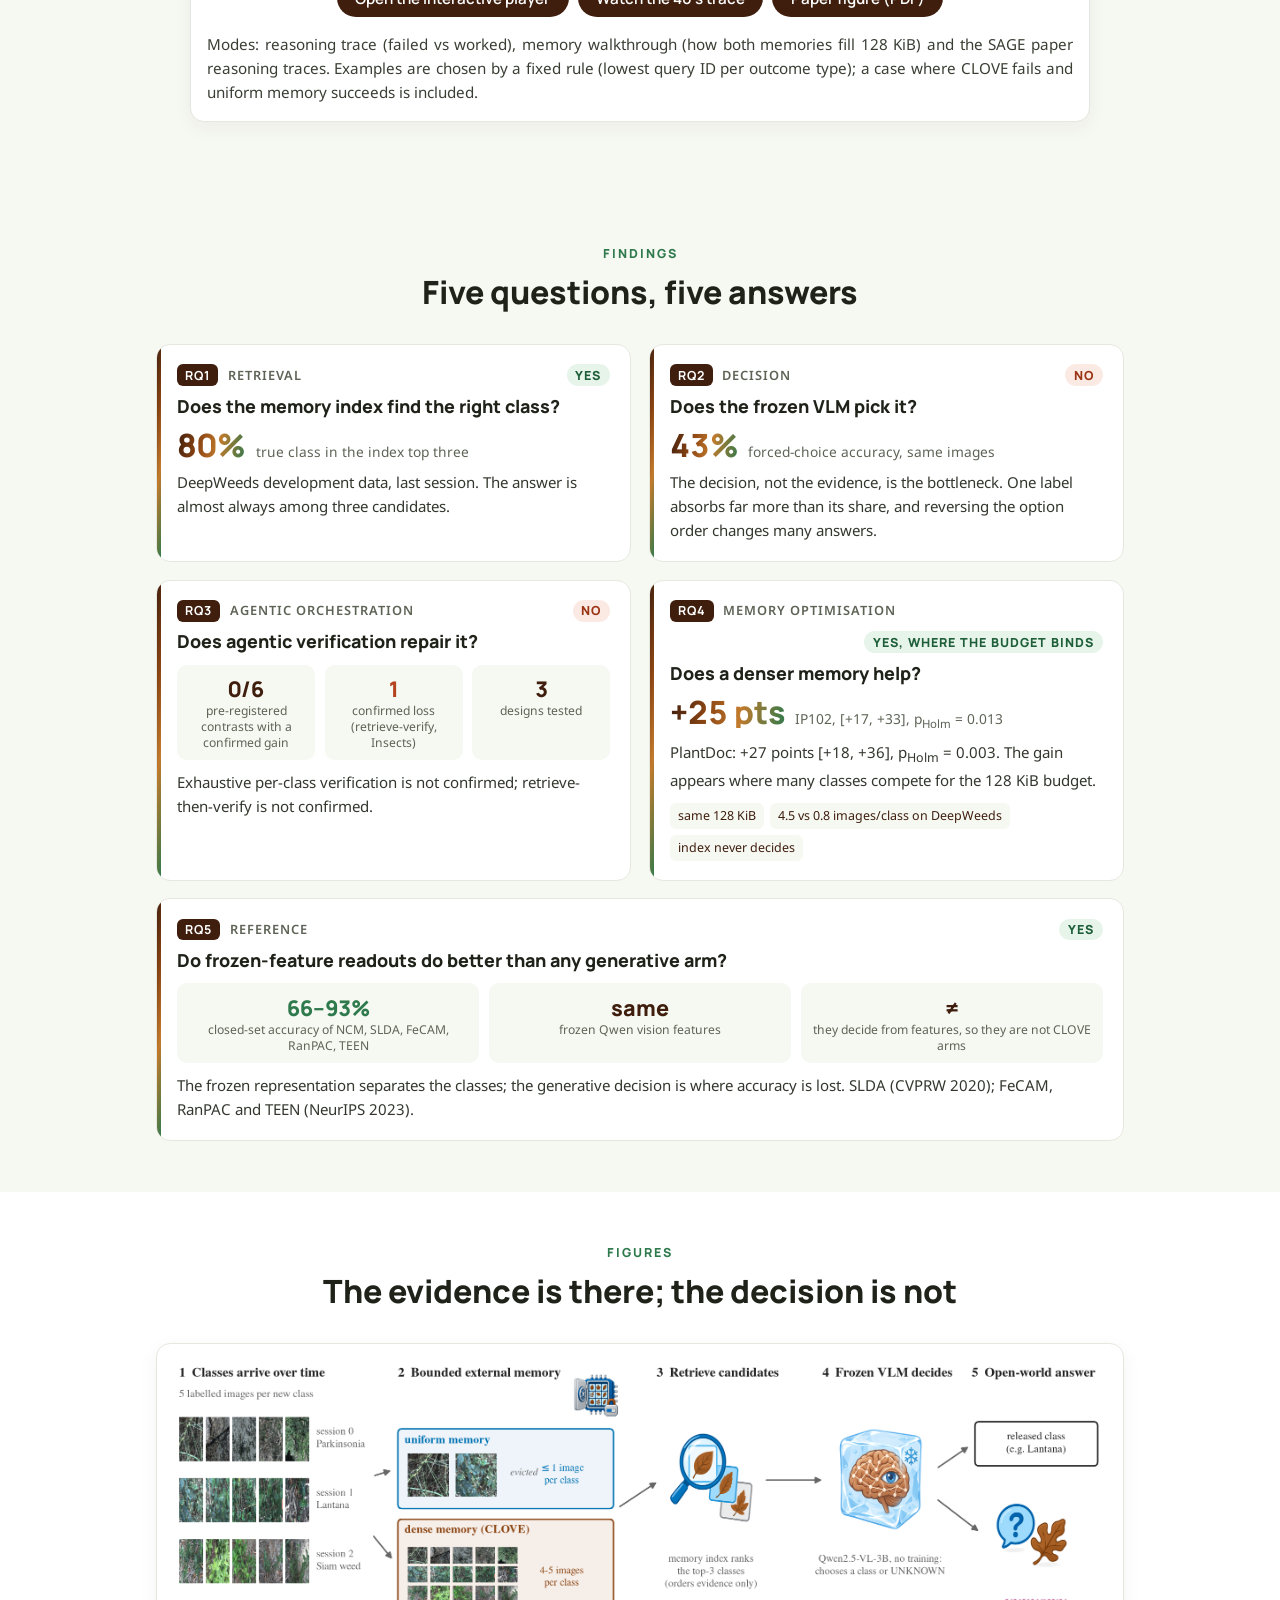
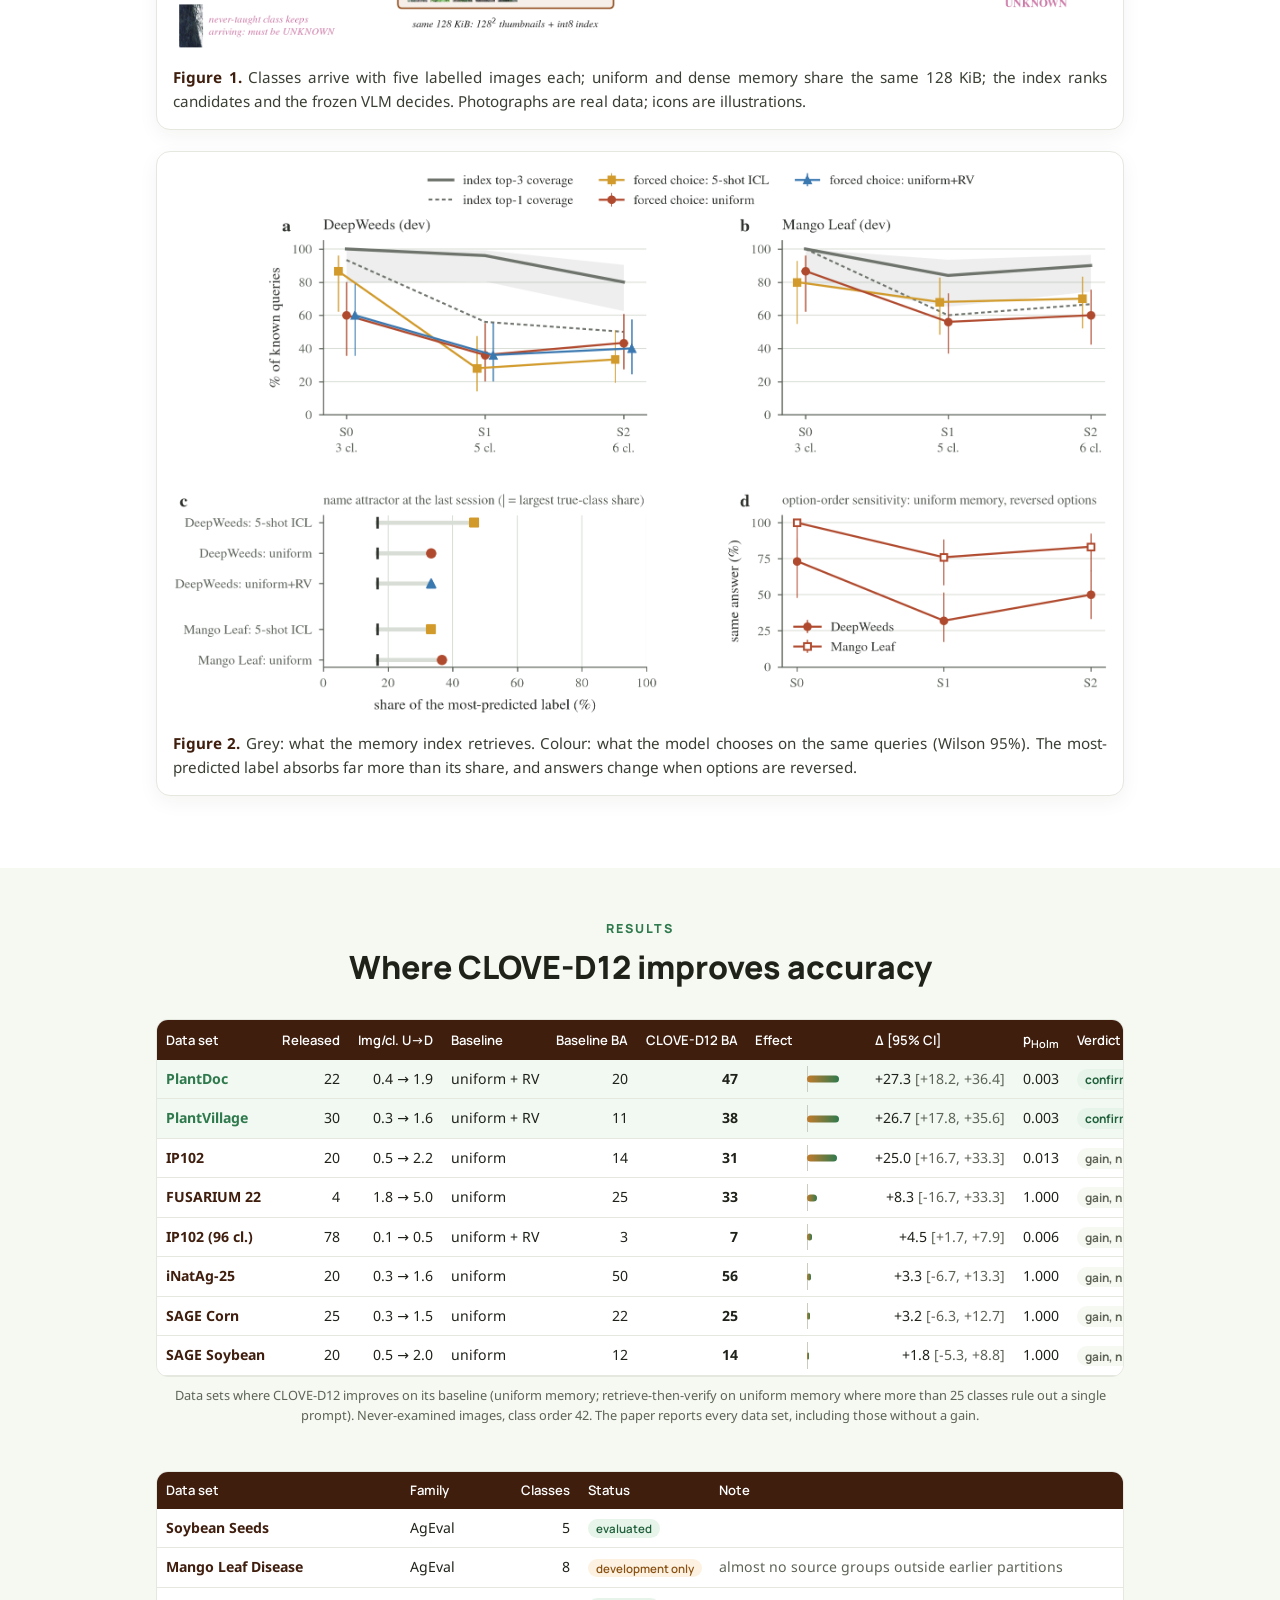
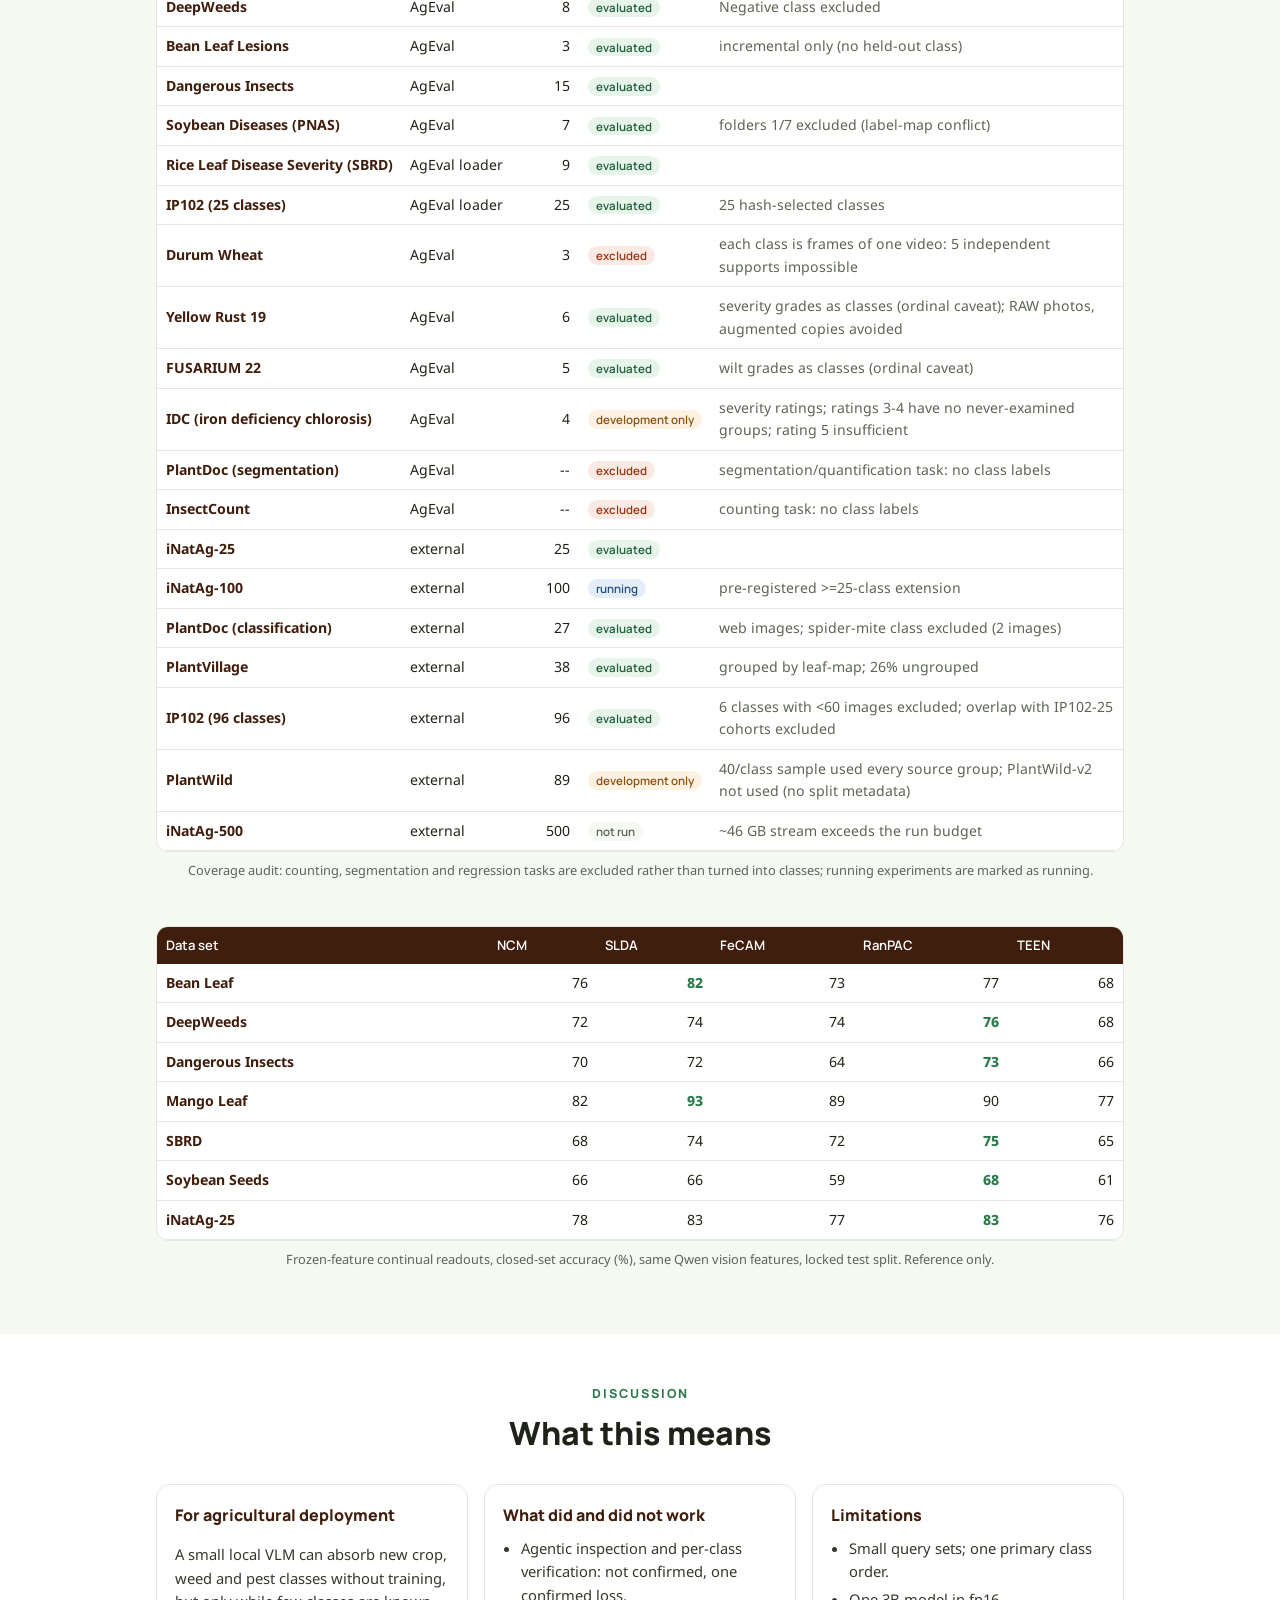
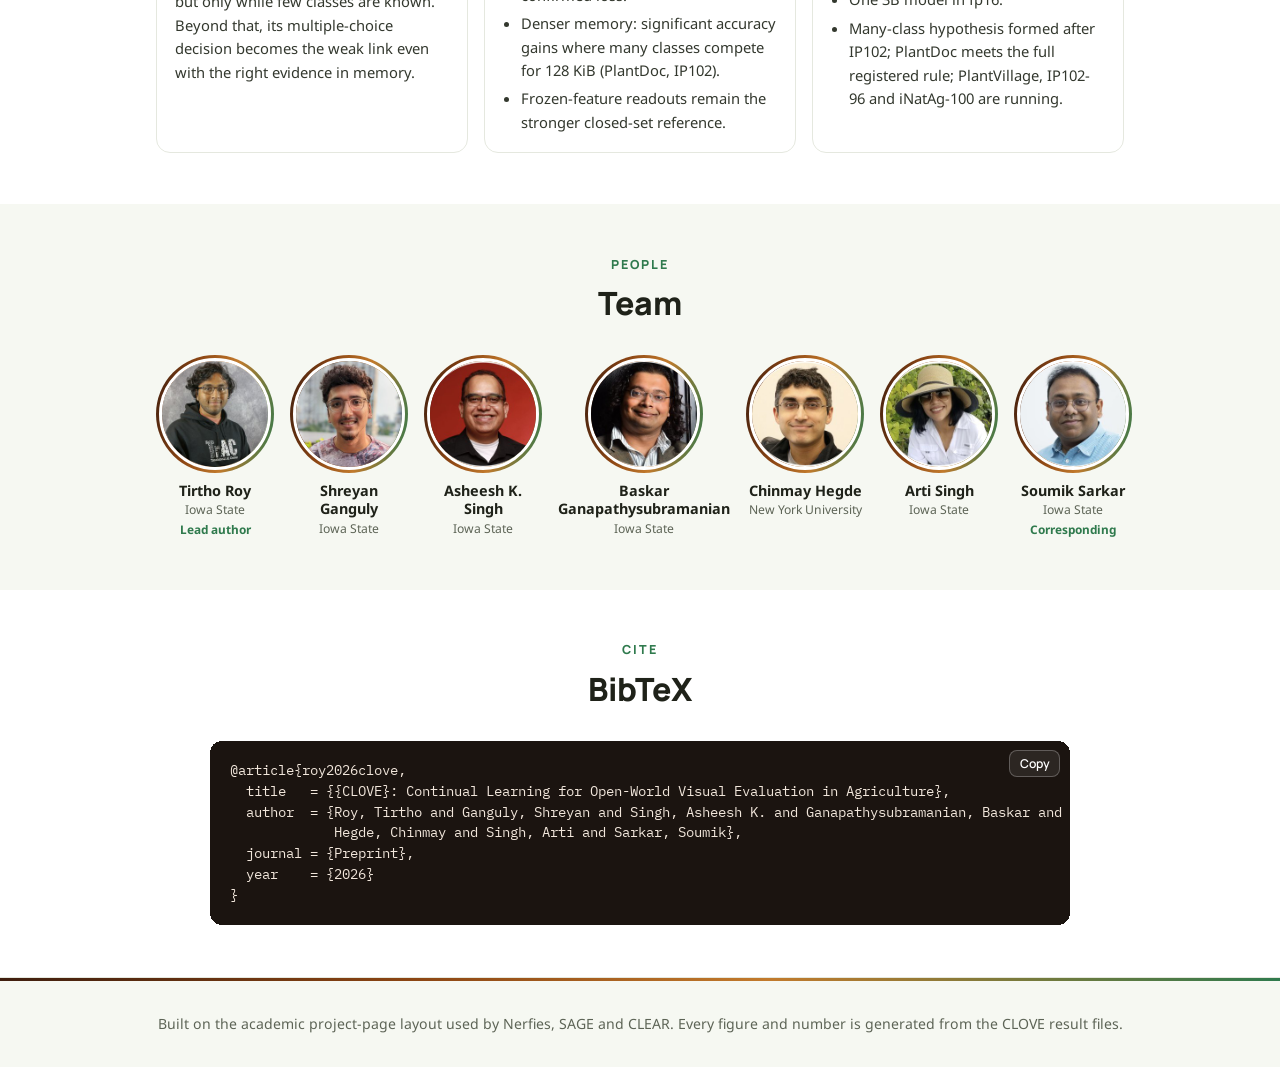
==== commit ac009ee4: "auto-update: new positive result on IP102 (96 cl.) Co-Authored-By: Claude Opus 5.5 <noreply@anthropi" ====
--- a/index.html
+++ b/index.html
@@ -238,7 +238,7 @@
     <a class="btn" href="#bibtex"><svg viewBox="0 0 24 24" aria-hidden="true"><path d="M6 17h3l2-4V7H5v6h3zm8 0h3l2-4V7h-6v6h3z"/></svg>BibTeX</a>
   </div>
   <div class="stats">
-    <div class="stat"><div class="n">15</div><div class="l">agricultural data sets<br>pre-registered confirmation</div></div>
+    <div class="stat"><div class="n">16</div><div class="l">agricultural data sets<br>pre-registered confirmation</div></div>
     <div class="stat"><div class="n">12/12</div><div class="l">AgEval subsets audited<br>21 candidates total</div></div>
     <div class="stat"><div class="n">128 KiB</div><div class="l">external memory<br>the only state that changes</div></div>
     <div class="stat"><div class="n">0</div><div class="l">trained parameters<br>Qwen2.5-VL-3B frozen</div></div>
@@ -294,7 +294,7 @@
       <div class="minis"><div class="mini"><div class="v">0/6</div><div class="l">pre-registered contrasts with a confirmed gain</div></div><div class="mini"><div class="v bad">1</div><div class="l">confirmed loss (retrieve-verify, Insects)</div></div><div class="mini"><div class="v">3</div><div class="l">designs tested</div></div></div>
       <p>Exhaustive per-class verification is not confirmed; retrieve-then-verify is not confirmed.</p></div>
     <div class="rq"><div class="hdr"><span class="id">RQ4</span><span class="tp">Memory optimisation</span><span class="ans yes">Yes, where the budget binds</span></div><h3>Does a denser memory help?</h3>
-      <div class="big"><span class="v">+25 pts</span><span class="c">IP102, [+17, +33], p<sub>Holm</sub> = 0.013</span></div><p>PlantDoc: +27 points [+18, +36], p<sub>Holm</sub> = 0.002. The gain appears where many classes compete for the 128&nbsp;KiB budget.</p>
+      <div class="big"><span class="v">+25 pts</span><span class="c">IP102, [+17, +33], p<sub>Holm</sub> = 0.013</span></div><p>PlantDoc: +27 points [+18, +36], p<sub>Holm</sub> = 0.003. The gain appears where many classes compete for the 128&nbsp;KiB budget.</p>
       <div class="chips"><span class="chip">same 128 KiB</span><span class="chip">4.5 vs 0.8 images/class on DeepWeeds</span><span class="chip">index never decides</span></div></div>
     <div class="rq wide"><div class="hdr"><span class="id">RQ5</span><span class="tp">Reference</span><span class="ans yes">Yes</span></div><h3>Do frozen-feature readouts do better than any generative arm?</h3>
       <div class="minis"><div class="mini"><div class="v good">66–93%</div><div class="l">closed-set accuracy of NCM, SLDA, FeCAM, RanPAC, TEEN</div></div><div class="mini"><div class="v">same</div><div class="l">frozen Qwen vision features</div></div><div class="mini"><div class="v">≠</div><div class="l">they decide from features, so they are not CLOVE arms</div></div></div>
@@ -311,10 +311,11 @@
 <section class="sec tint" id="results"><div class="wrap">
   <span class="kick">Results</span><h2>Where CLOVE-D12 improves accuracy</h2>
   <div class="tw"><table><thead><tr><th>Data set</th><th>Released</th><th>Img/cl. U→D</th><th>Baseline</th><th>Baseline BA</th><th>CLOVE-D12 BA</th><th>Effect</th><th>Δ [95% CI]</th><th>p<sub>Holm</sub></th><th>Verdict</th></tr></thead><tbody>
-<tr class='hot'><td class='ds'>PlantDoc</td><td class='n'>22</td><td class='n'>0.4 &rarr; 1.9</td><td>uniform + RV</td><td class='n'>20</td><td class='n'><b>47</b></td><td class='eff'><i class='ax'></i><i class='bx p' style='left:50%;width:27.27272727272727%'></i></td><td class='n'>+27.3 <span style='color:var(--muted)'>[+18.2, +36.4]</span></td><td class='n'>0.002</td><td><span class='vd g'>confirmed gain</span></td></tr>
-<tr class='hot'><td class='ds'>PlantVillage</td><td class='n'>30</td><td class='n'>0.3 &rarr; 1.6</td><td>uniform + RV</td><td class='n'>11</td><td class='n'><b>38</b></td><td class='eff'><i class='ax'></i><i class='bx p' style='left:50%;width:26.66666666666667%'></i></td><td class='n'>+26.7 <span style='color:var(--muted)'>[+17.8, +35.6]</span></td><td class='n'>0.002</td><td><span class='vd g'>confirmed gain</span></td></tr>
+<tr class='hot'><td class='ds'>PlantDoc</td><td class='n'>22</td><td class='n'>0.4 &rarr; 1.9</td><td>uniform + RV</td><td class='n'>20</td><td class='n'><b>47</b></td><td class='eff'><i class='ax'></i><i class='bx p' style='left:50%;width:27.27272727272727%'></i></td><td class='n'>+27.3 <span style='color:var(--muted)'>[+18.2, +36.4]</span></td><td class='n'>0.003</td><td><span class='vd g'>confirmed gain</span></td></tr>
+<tr class='hot'><td class='ds'>PlantVillage</td><td class='n'>30</td><td class='n'>0.3 &rarr; 1.6</td><td>uniform + RV</td><td class='n'>11</td><td class='n'><b>38</b></td><td class='eff'><i class='ax'></i><i class='bx p' style='left:50%;width:26.66666666666667%'></i></td><td class='n'>+26.7 <span style='color:var(--muted)'>[+17.8, +35.6]</span></td><td class='n'>0.003</td><td><span class='vd g'>confirmed gain</span></td></tr>
 <tr class=''><td class='ds'>IP102</td><td class='n'>20</td><td class='n'>0.5 &rarr; 2.2</td><td>uniform</td><td class='n'>14</td><td class='n'><b>31</b></td><td class='eff'><i class='ax'></i><i class='bx p' style='left:50%;width:25.0%'></i></td><td class='n'>+25.0 <span style='color:var(--muted)'>[+16.7, +33.3]</span></td><td class='n'>0.013</td><td><span class='vd n'>gain, n.s.</span></td></tr>
 <tr class=''><td class='ds'>FUSARIUM 22</td><td class='n'>4</td><td class='n'>1.8 &rarr; 5.0</td><td>uniform</td><td class='n'>25</td><td class='n'><b>33</b></td><td class='eff'><i class='ax'></i><i class='bx p' style='left:50%;width:8.33333333333333%'></i></td><td class='n'>+8.3 <span style='color:var(--muted)'>[-16.7, +33.3]</span></td><td class='n'>1.000</td><td><span class='vd n'>gain, n.s.</span></td></tr>
+<tr class=''><td class='ds'>IP102 (96 cl.)</td><td class='n'>78</td><td class='n'>0.1 &rarr; 0.5</td><td>uniform + RV</td><td class='n'>3</td><td class='n'><b>7</b></td><td class='eff'><i class='ax'></i><i class='bx p' style='left:50%;width:4.51977401129943%'></i></td><td class='n'>+4.5 <span style='color:var(--muted)'>[+1.7, +7.9]</span></td><td class='n'>0.006</td><td><span class='vd n'>gain, n.s.</span></td></tr>
 <tr class=''><td class='ds'>iNatAg-25</td><td class='n'>20</td><td class='n'>0.3 &rarr; 1.6</td><td>uniform</td><td class='n'>50</td><td class='n'><b>56</b></td><td class='eff'><i class='ax'></i><i class='bx p' style='left:50%;width:3.33333333333334%'></i></td><td class='n'>+3.3 <span style='color:var(--muted)'>[-6.7, +13.3]</span></td><td class='n'>1.000</td><td><span class='vd n'>gain, n.s.</span></td></tr>
 <tr class=''><td class='ds'>SAGE Corn</td><td class='n'>25</td><td class='n'>0.3 &rarr; 1.5</td><td>uniform</td><td class='n'>22</td><td class='n'><b>25</b></td><td class='eff'><i class='ax'></i><i class='bx p' style='left:50%;width:3.1746031746031704%'></i></td><td class='n'>+3.2 <span style='color:var(--muted)'>[-6.3, +12.7]</span></td><td class='n'>1.000</td><td><span class='vd n'>gain, n.s.</span></td></tr>
 <tr class=''><td class='ds'>SAGE Soybean</td><td class='n'>20</td><td class='n'>0.5 &rarr; 2.0</td><td>uniform</td><td class='n'>12</td><td class='n'><b>14</b></td><td class='eff'><i class='ax'></i><i class='bx p' style='left:50%;width:1.75438596491228%'></i></td><td class='n'>+1.8 <span style='color:var(--muted)'>[-5.3, +8.8]</span></td><td class='n'>1.000</td><td><span class='vd n'>gain, n.s.</span></td></tr>
@@ -340,7 +341,7 @@
 <tr><td class='ds'>iNatAg-100</td><td>external</td><td class='n'>100</td><td><span class='pill run'>running</span></td><td class='note'>pre-registered &gt;=25-class extension</td></tr>
 <tr><td class='ds'>PlantDoc (classification)</td><td>external</td><td class='n'>27</td><td><span class='pill ok'>evaluated</span></td><td class='note'>web images; spider-mite class excluded (2 images)</td></tr>
 <tr><td class='ds'>PlantVillage</td><td>external</td><td class='n'>38</td><td><span class='pill ok'>evaluated</span></td><td class='note'>grouped by leaf-map; 26% ungrouped</td></tr>
-<tr><td class='ds'>IP102 (96 classes)</td><td>external</td><td class='n'>96</td><td><span class='pill run'>running</span></td><td class='note'>6 classes with &lt;60 images excluded; overlap with IP102-25 cohorts excluded</td></tr>
+<tr><td class='ds'>IP102 (96 classes)</td><td>external</td><td class='n'>96</td><td><span class='pill ok'>evaluated</span></td><td class='note'>6 classes with &lt;60 images excluded; overlap with IP102-25 cohorts excluded</td></tr>
 <tr><td class='ds'>PlantWild</td><td>external</td><td class='n'>89</td><td><span class='pill dev'>development only</span></td><td class='note'>40/class sample used every source group; PlantWild-v2 not used (no split metadata)</td></tr>
 <tr><td class='ds'>iNatAg-500</td><td>external</td><td class='n'>500</td><td><span class='pill pend'>not run</span></td><td class='note'>~46 GB stream exceeds the run budget</td></tr>
   </tbody></table></div>
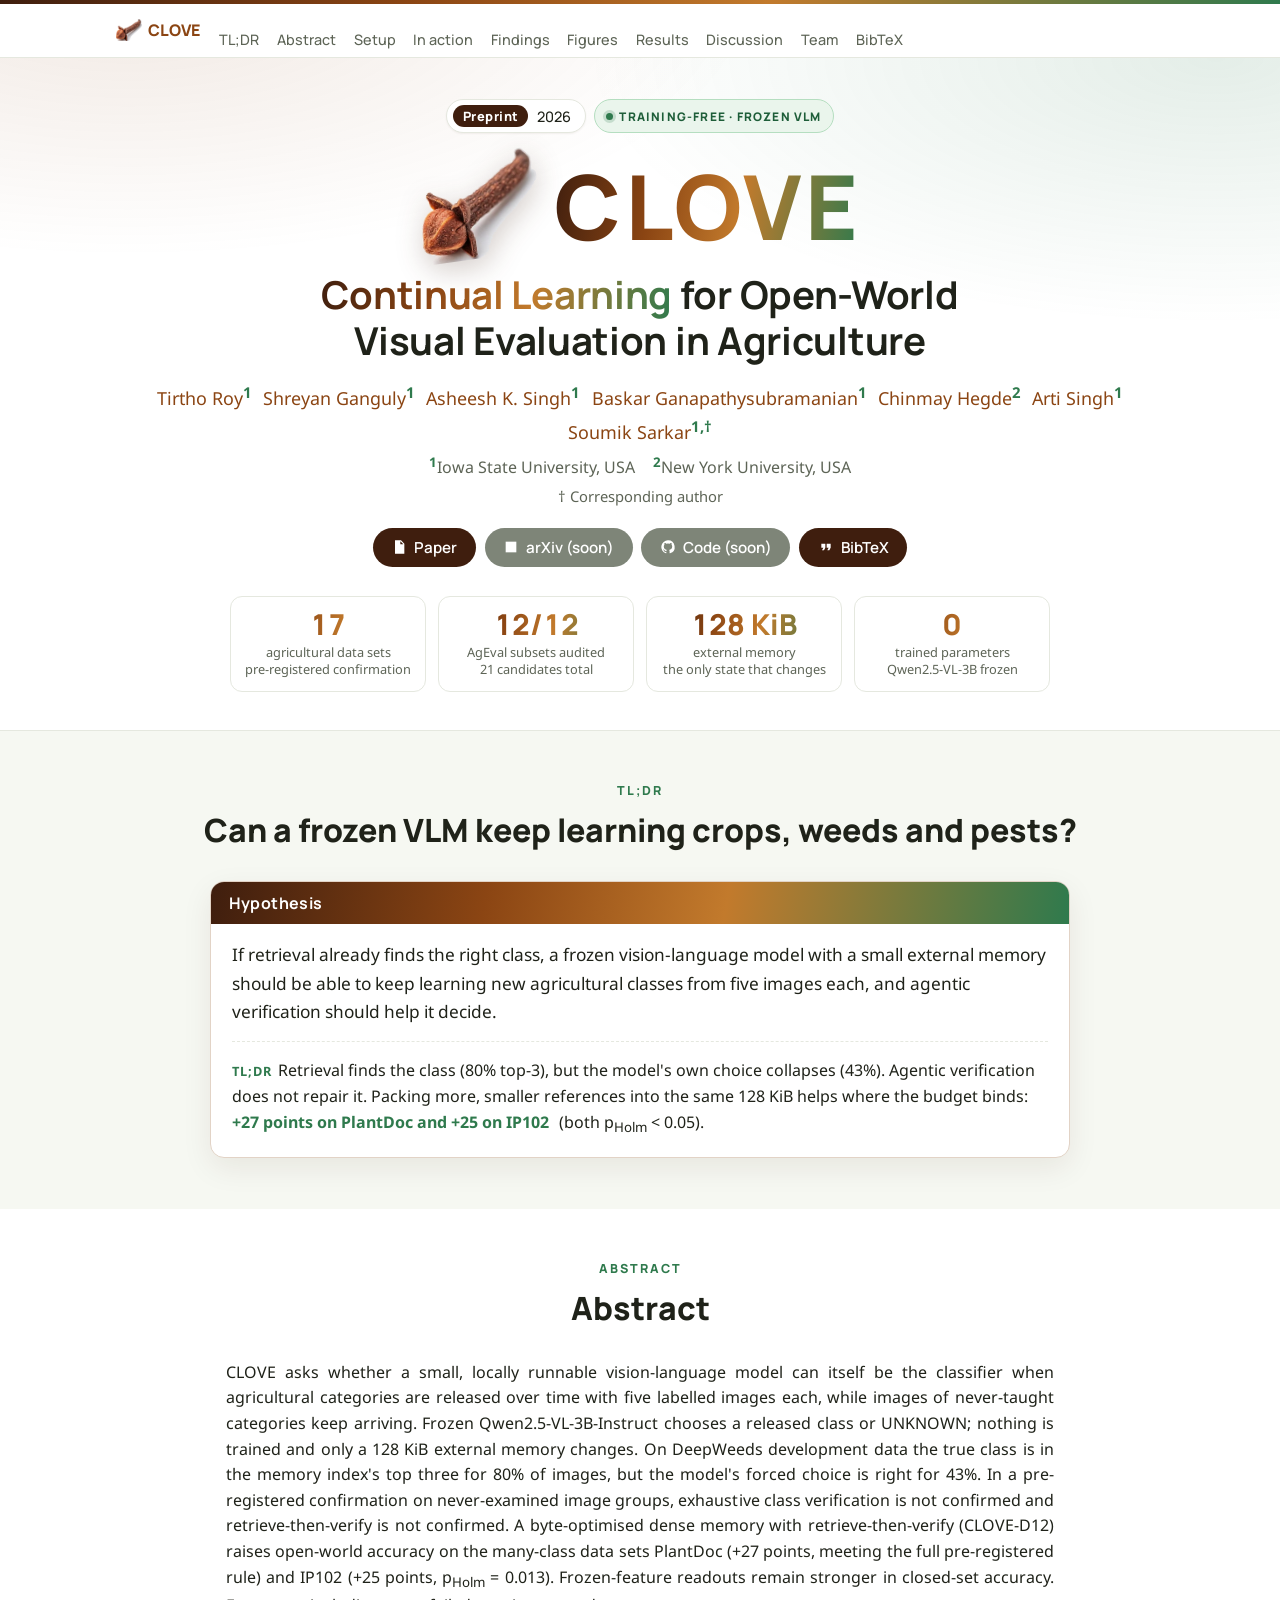
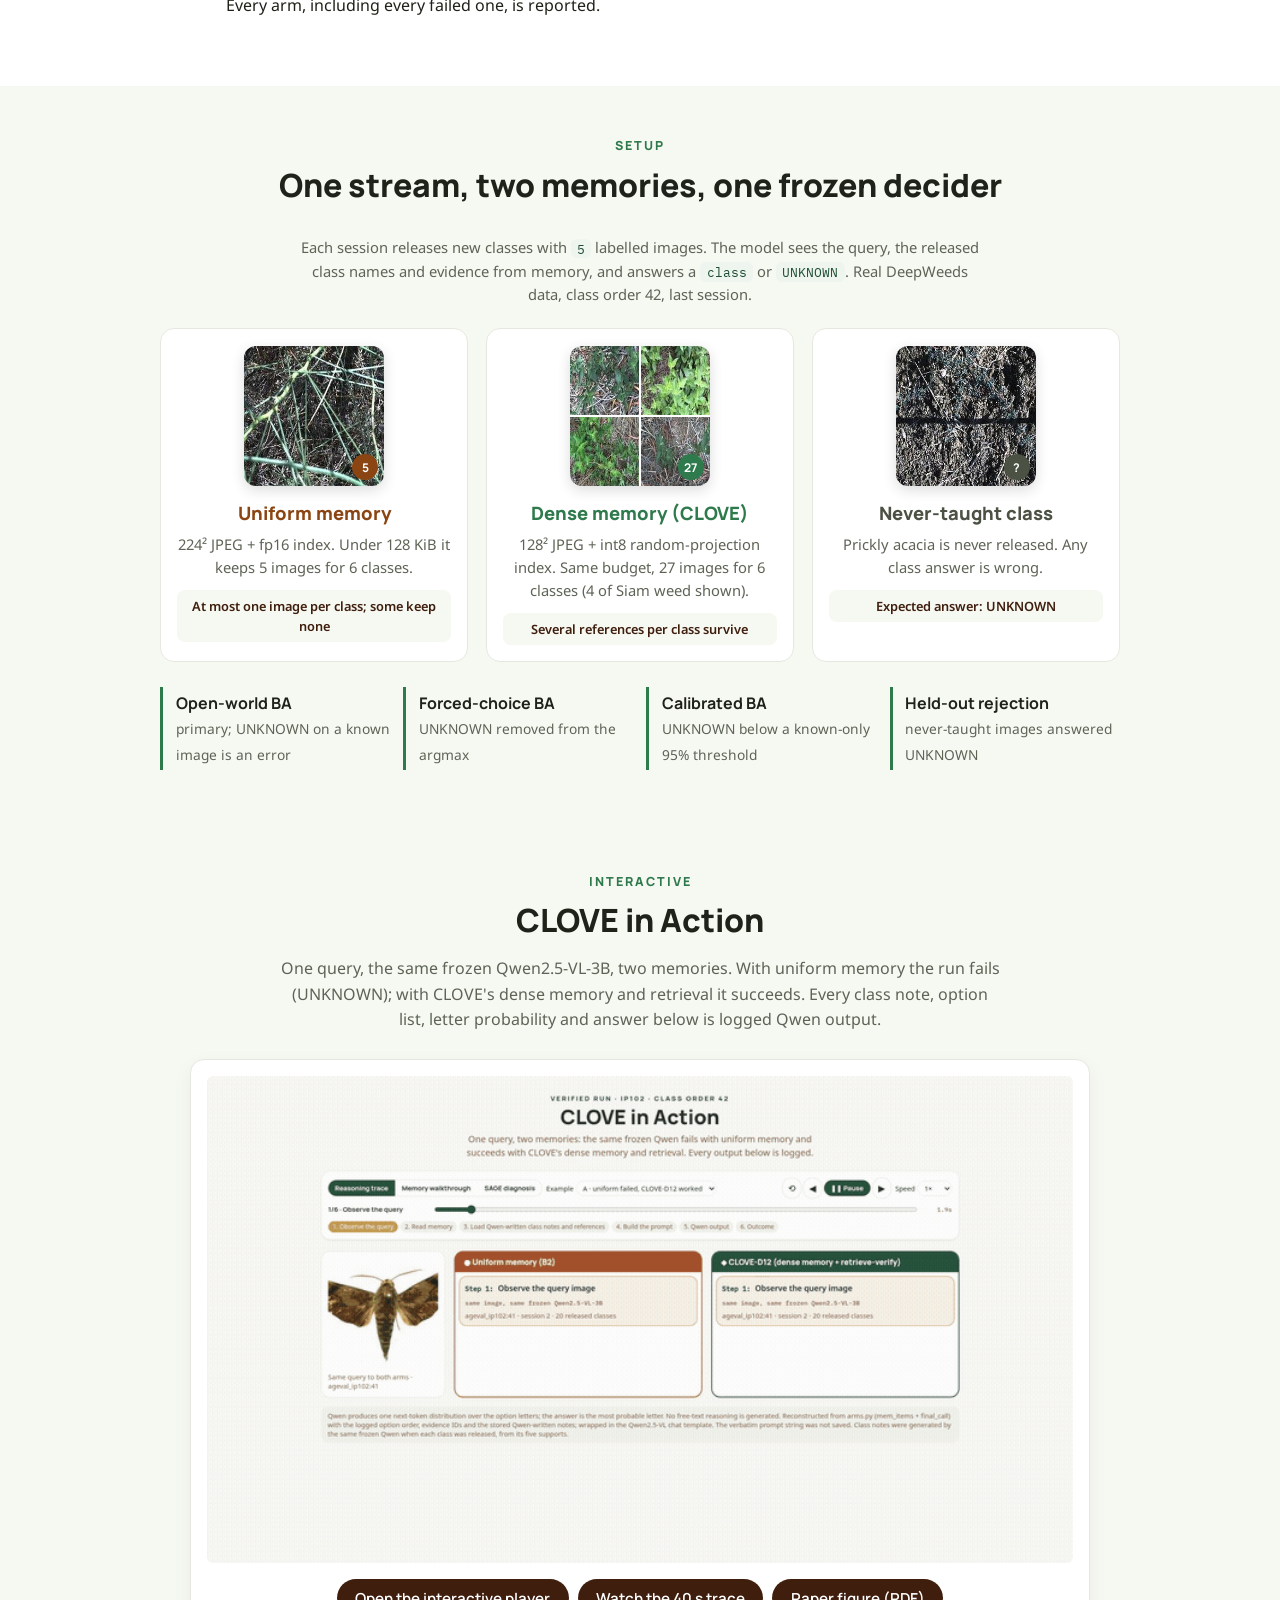
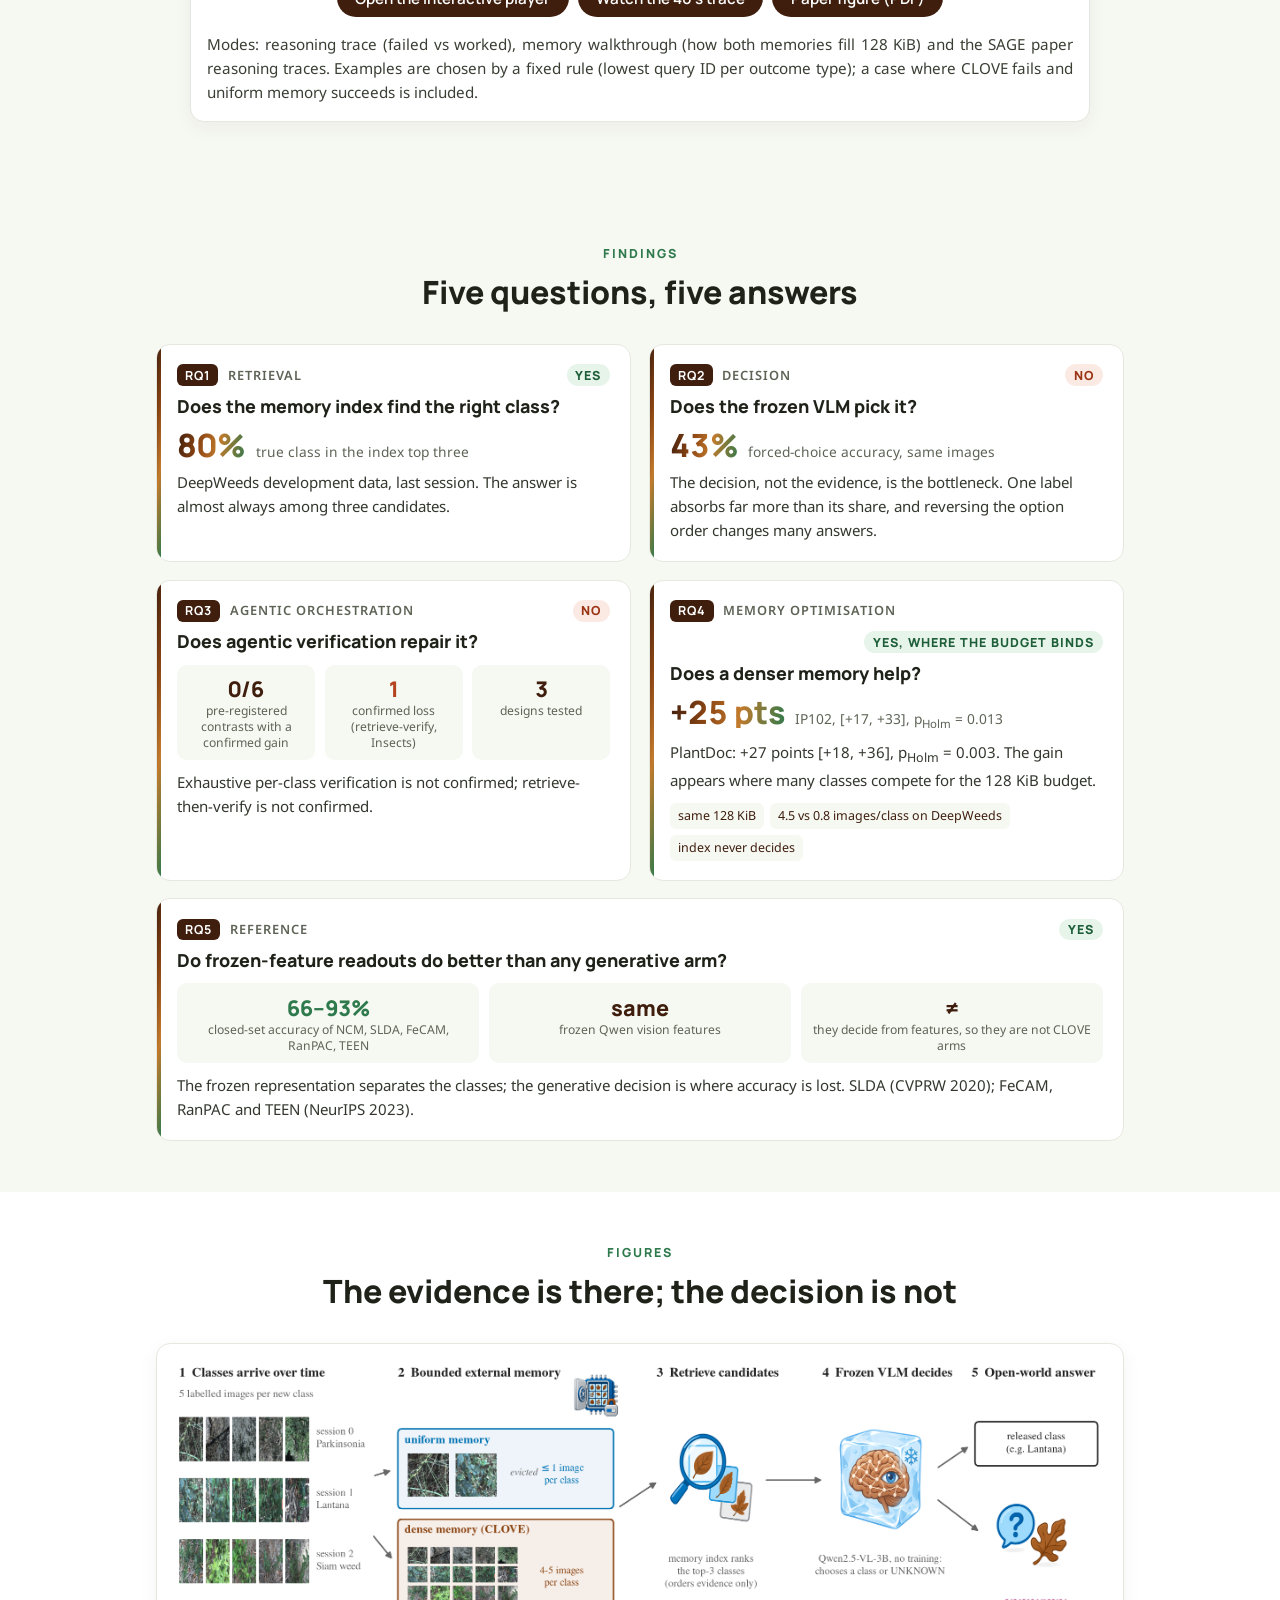
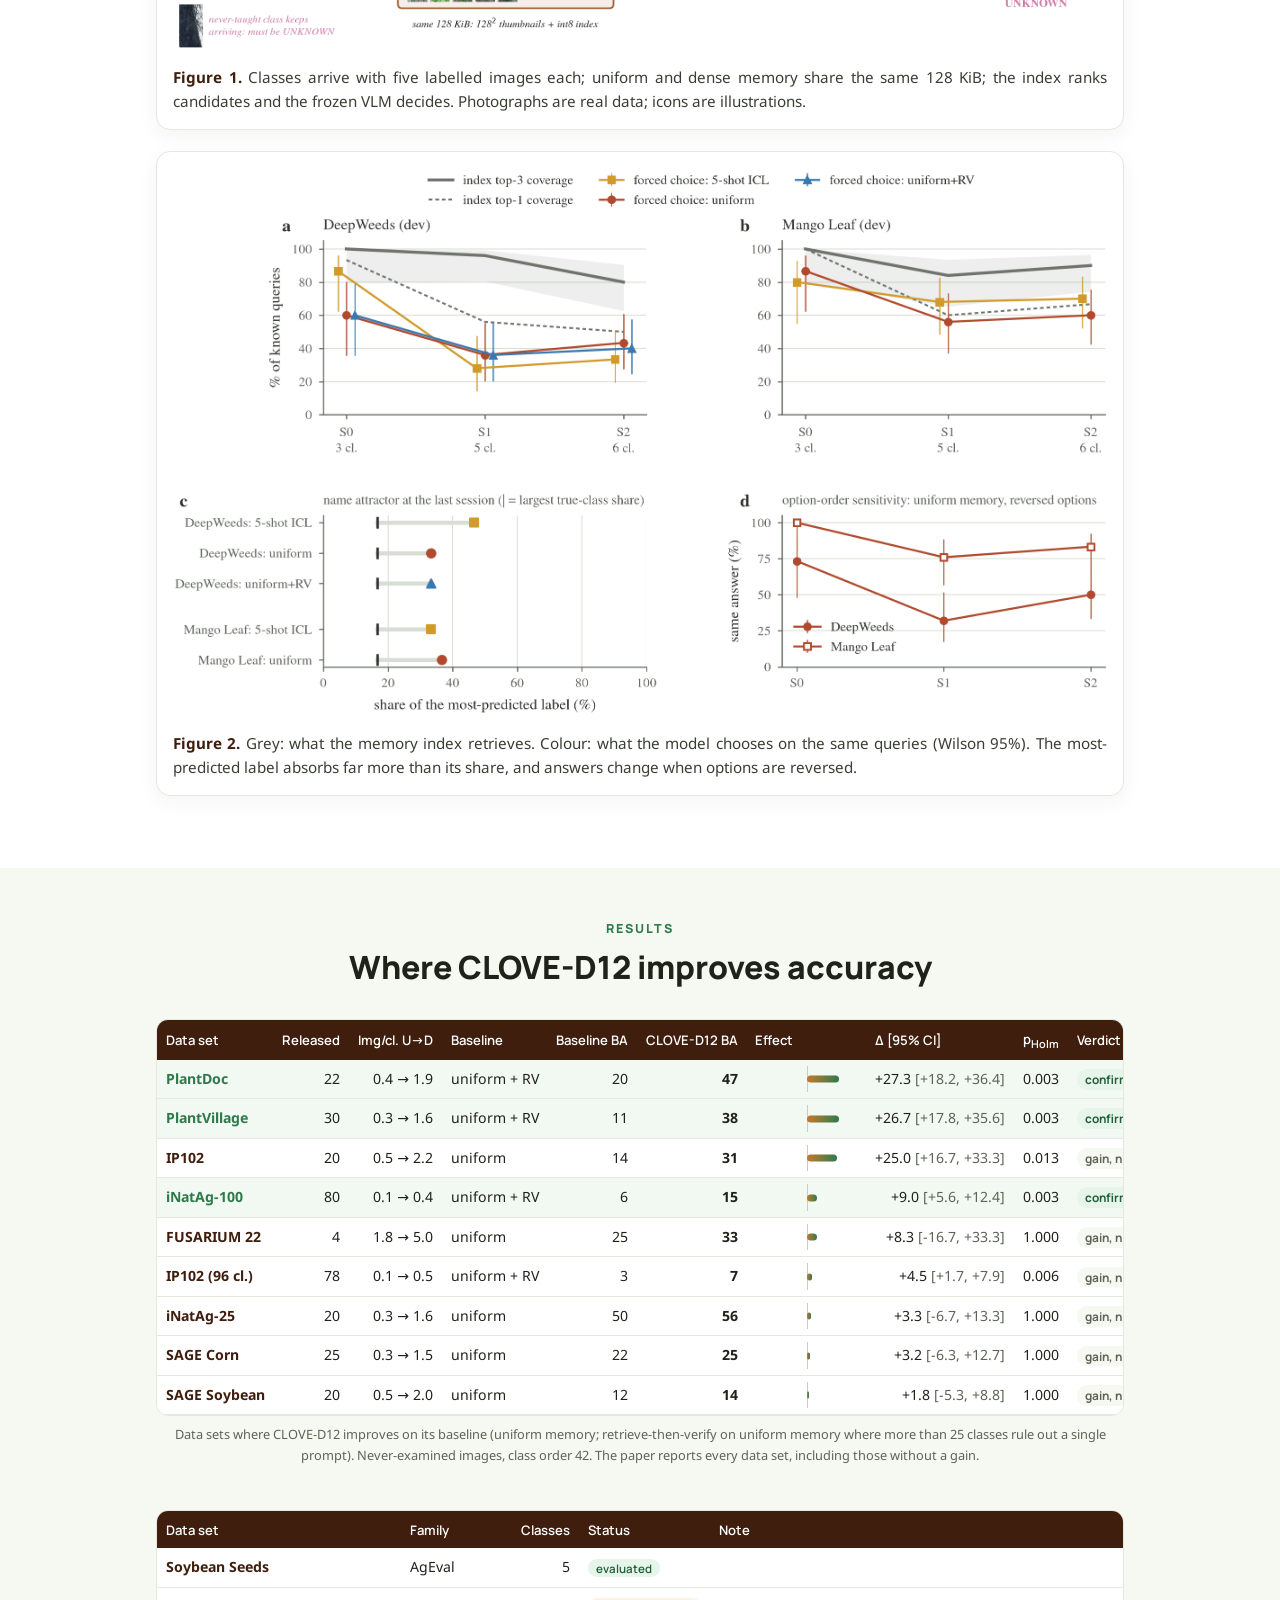
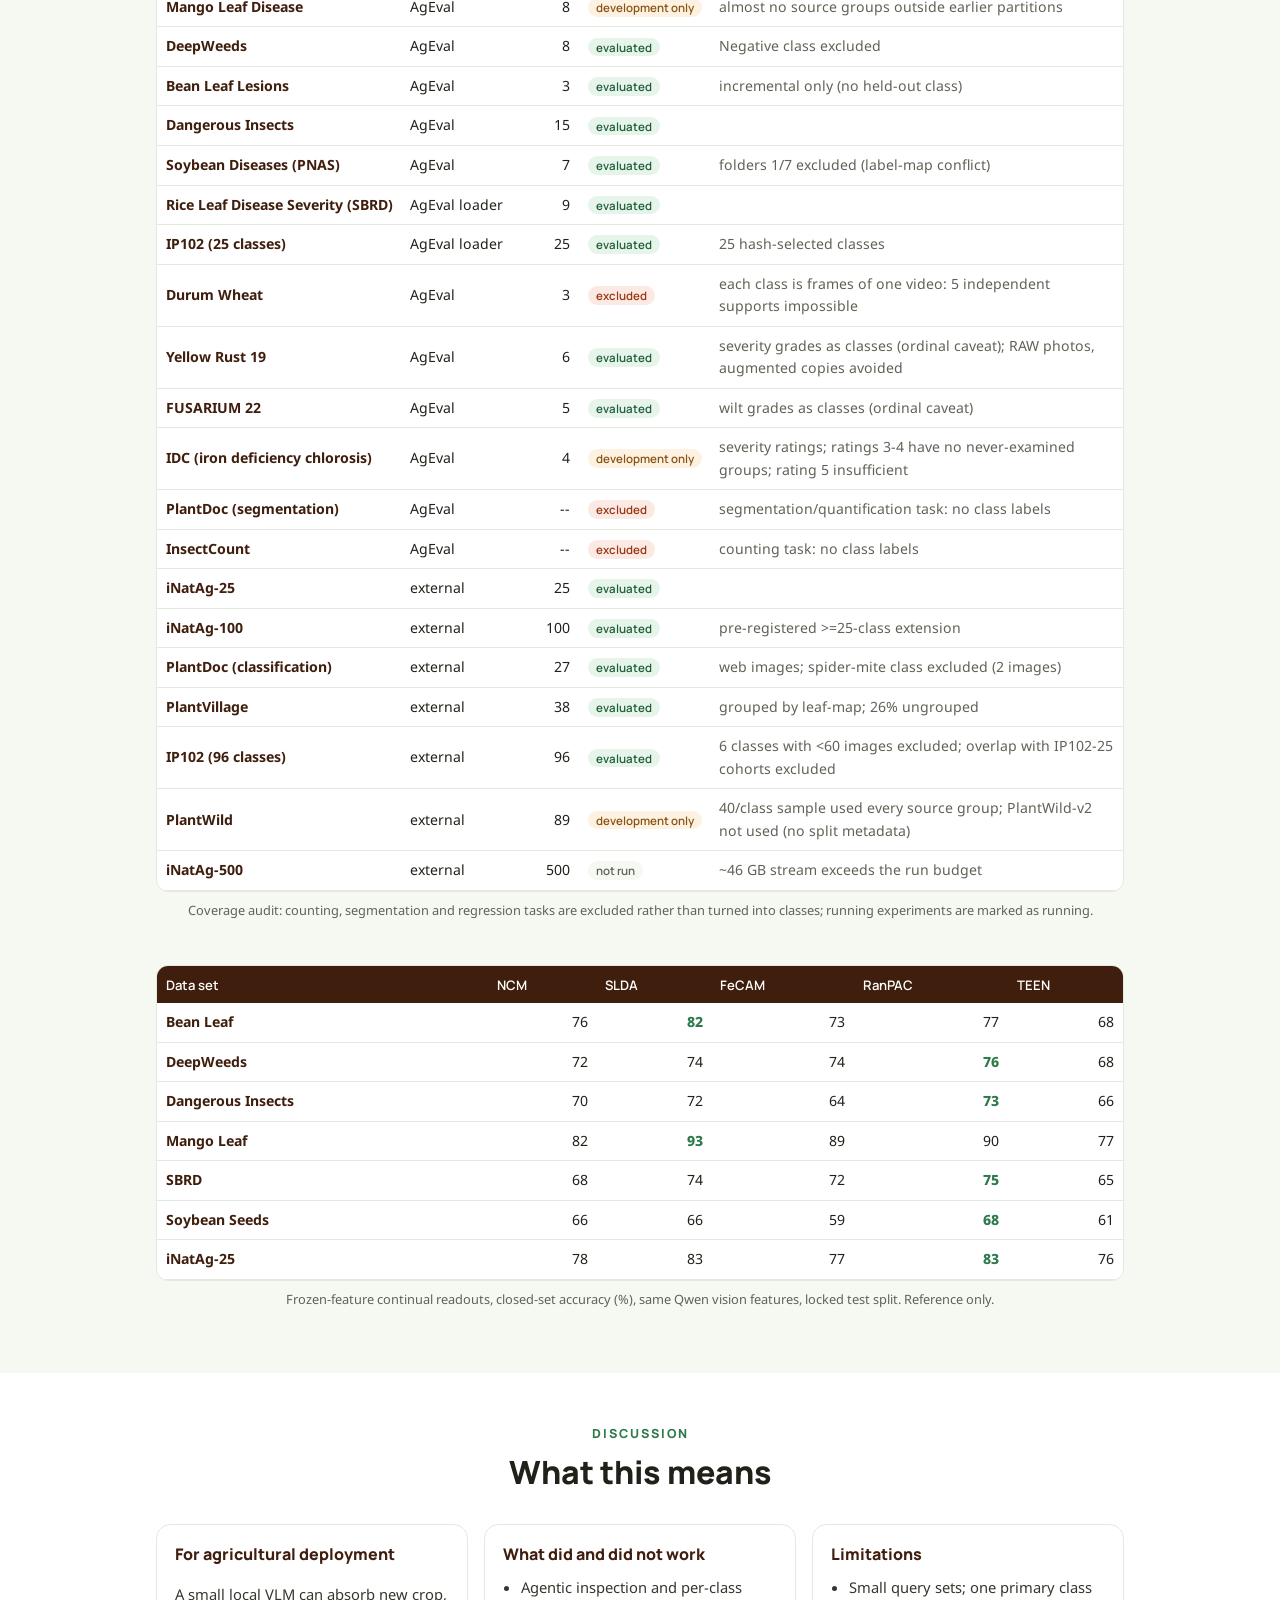
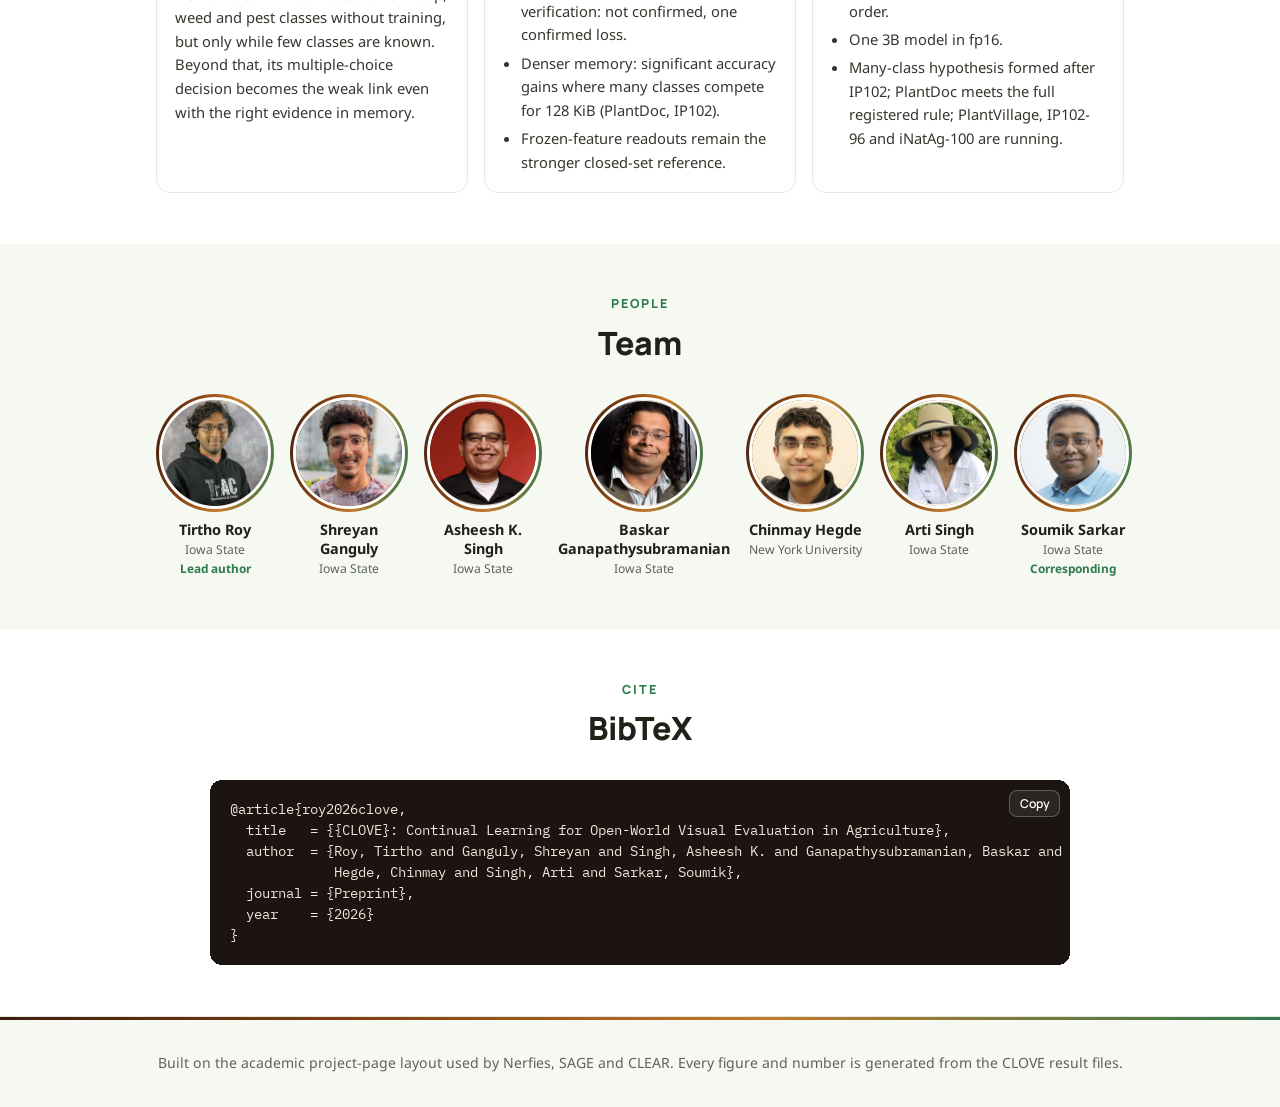
==== commit 1e974fb2: "auto-update: new positive result on iNatAg-100 Co-Authored-By: Claude Opus 5.5 <noreply@anthropic.co" ====
--- a/index.html
+++ b/index.html
@@ -238,7 +238,7 @@
     <a class="btn" href="#bibtex"><svg viewBox="0 0 24 24" aria-hidden="true"><path d="M6 17h3l2-4V7H5v6h3zm8 0h3l2-4V7h-6v6h3z"/></svg>BibTeX</a>
   </div>
   <div class="stats">
-    <div class="stat"><div class="n">16</div><div class="l">agricultural data sets<br>pre-registered confirmation</div></div>
+    <div class="stat"><div class="n">17</div><div class="l">agricultural data sets<br>pre-registered confirmation</div></div>
     <div class="stat"><div class="n">12/12</div><div class="l">AgEval subsets audited<br>21 candidates total</div></div>
     <div class="stat"><div class="n">128 KiB</div><div class="l">external memory<br>the only state that changes</div></div>
     <div class="stat"><div class="n">0</div><div class="l">trained parameters<br>Qwen2.5-VL-3B frozen</div></div>
@@ -314,6 +314,7 @@
 <tr class='hot'><td class='ds'>PlantDoc</td><td class='n'>22</td><td class='n'>0.4 &rarr; 1.9</td><td>uniform + RV</td><td class='n'>20</td><td class='n'><b>47</b></td><td class='eff'><i class='ax'></i><i class='bx p' style='left:50%;width:27.27272727272727%'></i></td><td class='n'>+27.3 <span style='color:var(--muted)'>[+18.2, +36.4]</span></td><td class='n'>0.003</td><td><span class='vd g'>confirmed gain</span></td></tr>
 <tr class='hot'><td class='ds'>PlantVillage</td><td class='n'>30</td><td class='n'>0.3 &rarr; 1.6</td><td>uniform + RV</td><td class='n'>11</td><td class='n'><b>38</b></td><td class='eff'><i class='ax'></i><i class='bx p' style='left:50%;width:26.66666666666667%'></i></td><td class='n'>+26.7 <span style='color:var(--muted)'>[+17.8, +35.6]</span></td><td class='n'>0.003</td><td><span class='vd g'>confirmed gain</span></td></tr>
 <tr class=''><td class='ds'>IP102</td><td class='n'>20</td><td class='n'>0.5 &rarr; 2.2</td><td>uniform</td><td class='n'>14</td><td class='n'><b>31</b></td><td class='eff'><i class='ax'></i><i class='bx p' style='left:50%;width:25.0%'></i></td><td class='n'>+25.0 <span style='color:var(--muted)'>[+16.7, +33.3]</span></td><td class='n'>0.013</td><td><span class='vd n'>gain, n.s.</span></td></tr>
+<tr class='hot'><td class='ds'>iNatAg-100</td><td class='n'>80</td><td class='n'>0.1 &rarr; 0.4</td><td>uniform + RV</td><td class='n'>6</td><td class='n'><b>15</b></td><td class='eff'><i class='ax'></i><i class='bx p' style='left:50%;width:9.03954802259886%'></i></td><td class='n'>+9.0 <span style='color:var(--muted)'>[+5.6, +12.4]</span></td><td class='n'>0.003</td><td><span class='vd g'>confirmed gain</span></td></tr>
 <tr class=''><td class='ds'>FUSARIUM 22</td><td class='n'>4</td><td class='n'>1.8 &rarr; 5.0</td><td>uniform</td><td class='n'>25</td><td class='n'><b>33</b></td><td class='eff'><i class='ax'></i><i class='bx p' style='left:50%;width:8.33333333333333%'></i></td><td class='n'>+8.3 <span style='color:var(--muted)'>[-16.7, +33.3]</span></td><td class='n'>1.000</td><td><span class='vd n'>gain, n.s.</span></td></tr>
 <tr class=''><td class='ds'>IP102 (96 cl.)</td><td class='n'>78</td><td class='n'>0.1 &rarr; 0.5</td><td>uniform + RV</td><td class='n'>3</td><td class='n'><b>7</b></td><td class='eff'><i class='ax'></i><i class='bx p' style='left:50%;width:4.51977401129943%'></i></td><td class='n'>+4.5 <span style='color:var(--muted)'>[+1.7, +7.9]</span></td><td class='n'>0.006</td><td><span class='vd n'>gain, n.s.</span></td></tr>
 <tr class=''><td class='ds'>iNatAg-25</td><td class='n'>20</td><td class='n'>0.3 &rarr; 1.6</td><td>uniform</td><td class='n'>50</td><td class='n'><b>56</b></td><td class='eff'><i class='ax'></i><i class='bx p' style='left:50%;width:3.33333333333334%'></i></td><td class='n'>+3.3 <span style='color:var(--muted)'>[-6.7, +13.3]</span></td><td class='n'>1.000</td><td><span class='vd n'>gain, n.s.</span></td></tr>
@@ -338,7 +339,7 @@
 <tr><td class='ds'>PlantDoc (segmentation)</td><td>AgEval</td><td class='n'>--</td><td><span class='pill ex'>excluded</span></td><td class='note'>segmentation/quantification task: no class labels</td></tr>
 <tr><td class='ds'>InsectCount</td><td>AgEval</td><td class='n'>--</td><td><span class='pill ex'>excluded</span></td><td class='note'>counting task: no class labels</td></tr>
 <tr><td class='ds'>iNatAg-25</td><td>external</td><td class='n'>25</td><td><span class='pill ok'>evaluated</span></td><td class='note'></td></tr>
-<tr><td class='ds'>iNatAg-100</td><td>external</td><td class='n'>100</td><td><span class='pill run'>running</span></td><td class='note'>pre-registered &gt;=25-class extension</td></tr>
+<tr><td class='ds'>iNatAg-100</td><td>external</td><td class='n'>100</td><td><span class='pill ok'>evaluated</span></td><td class='note'>pre-registered &gt;=25-class extension</td></tr>
 <tr><td class='ds'>PlantDoc (classification)</td><td>external</td><td class='n'>27</td><td><span class='pill ok'>evaluated</span></td><td class='note'>web images; spider-mite class excluded (2 images)</td></tr>
 <tr><td class='ds'>PlantVillage</td><td>external</td><td class='n'>38</td><td><span class='pill ok'>evaluated</span></td><td class='note'>grouped by leaf-map; 26% ungrouped</td></tr>
 <tr><td class='ds'>IP102 (96 classes)</td><td>external</td><td class='n'>96</td><td><span class='pill ok'>evaluated</span></td><td class='note'>6 classes with &lt;60 images excluded; overlap with IP102-25 cohorts excluded</td></tr>
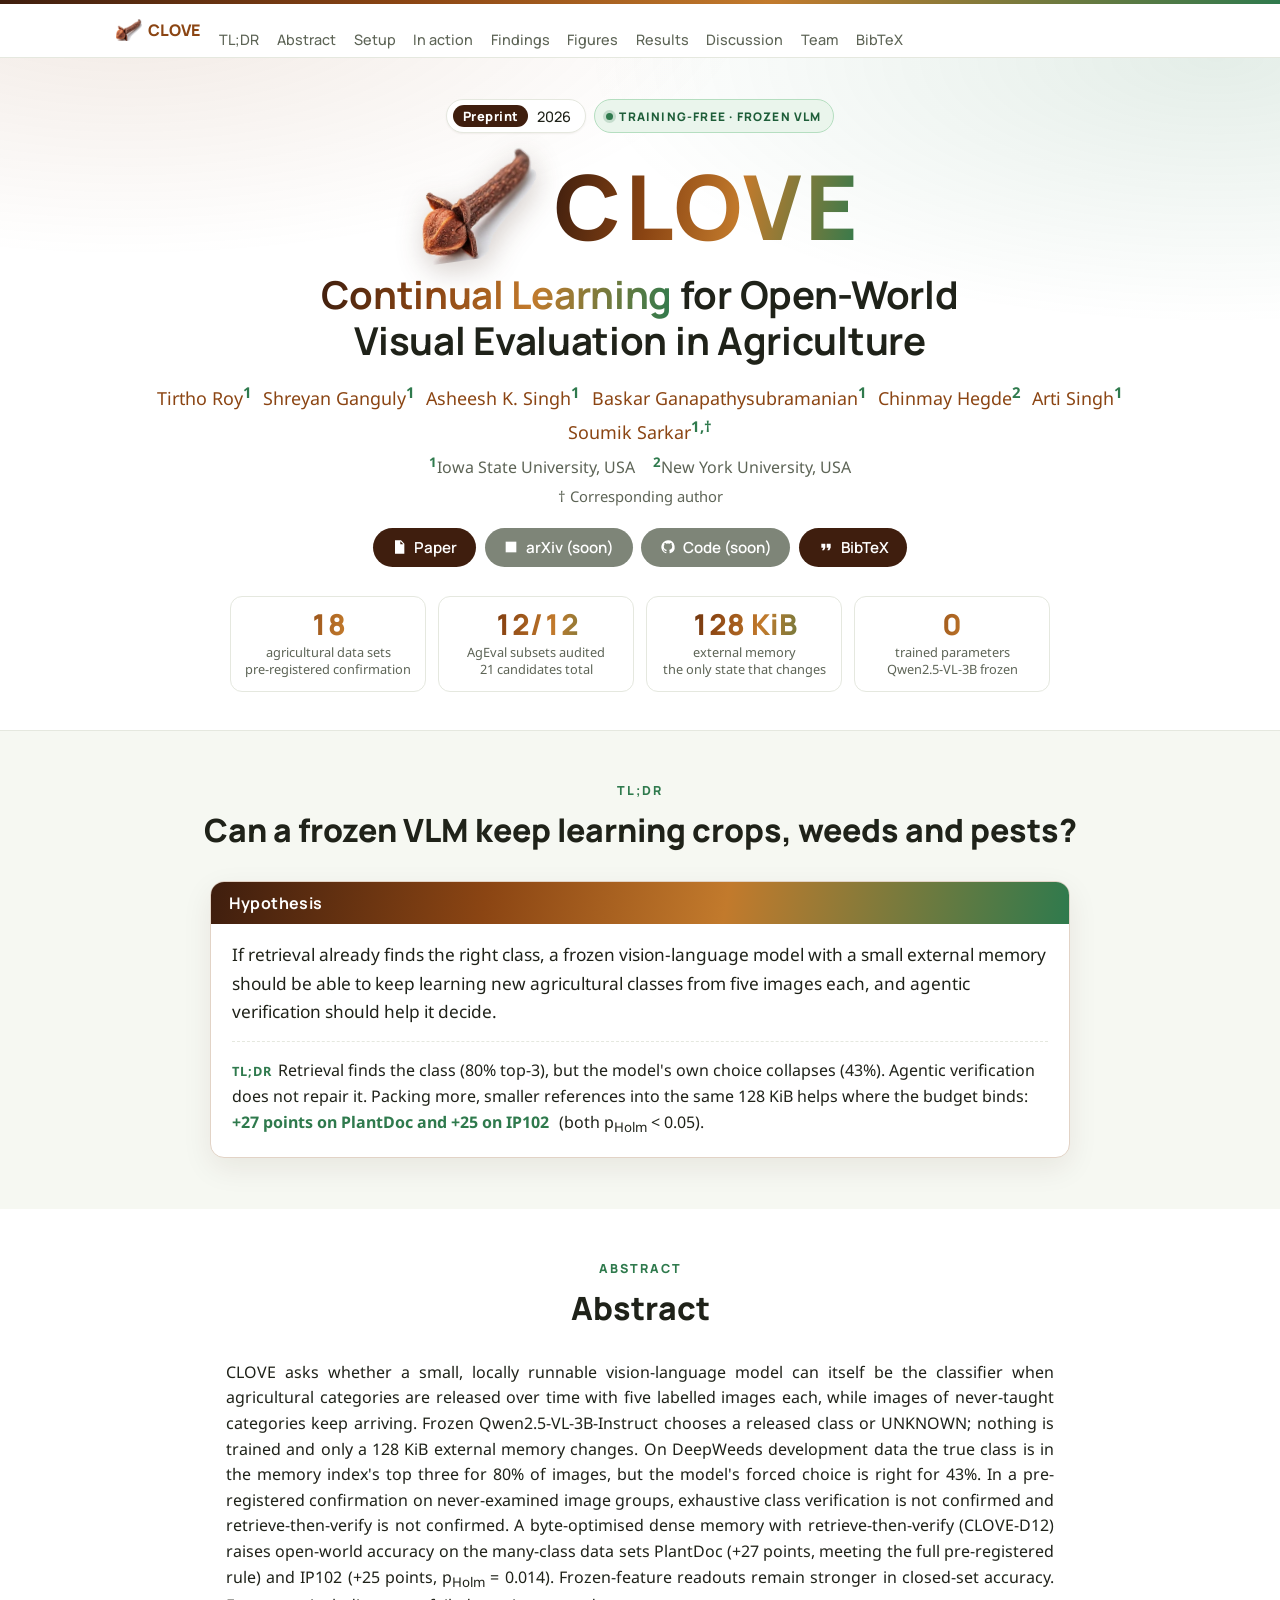
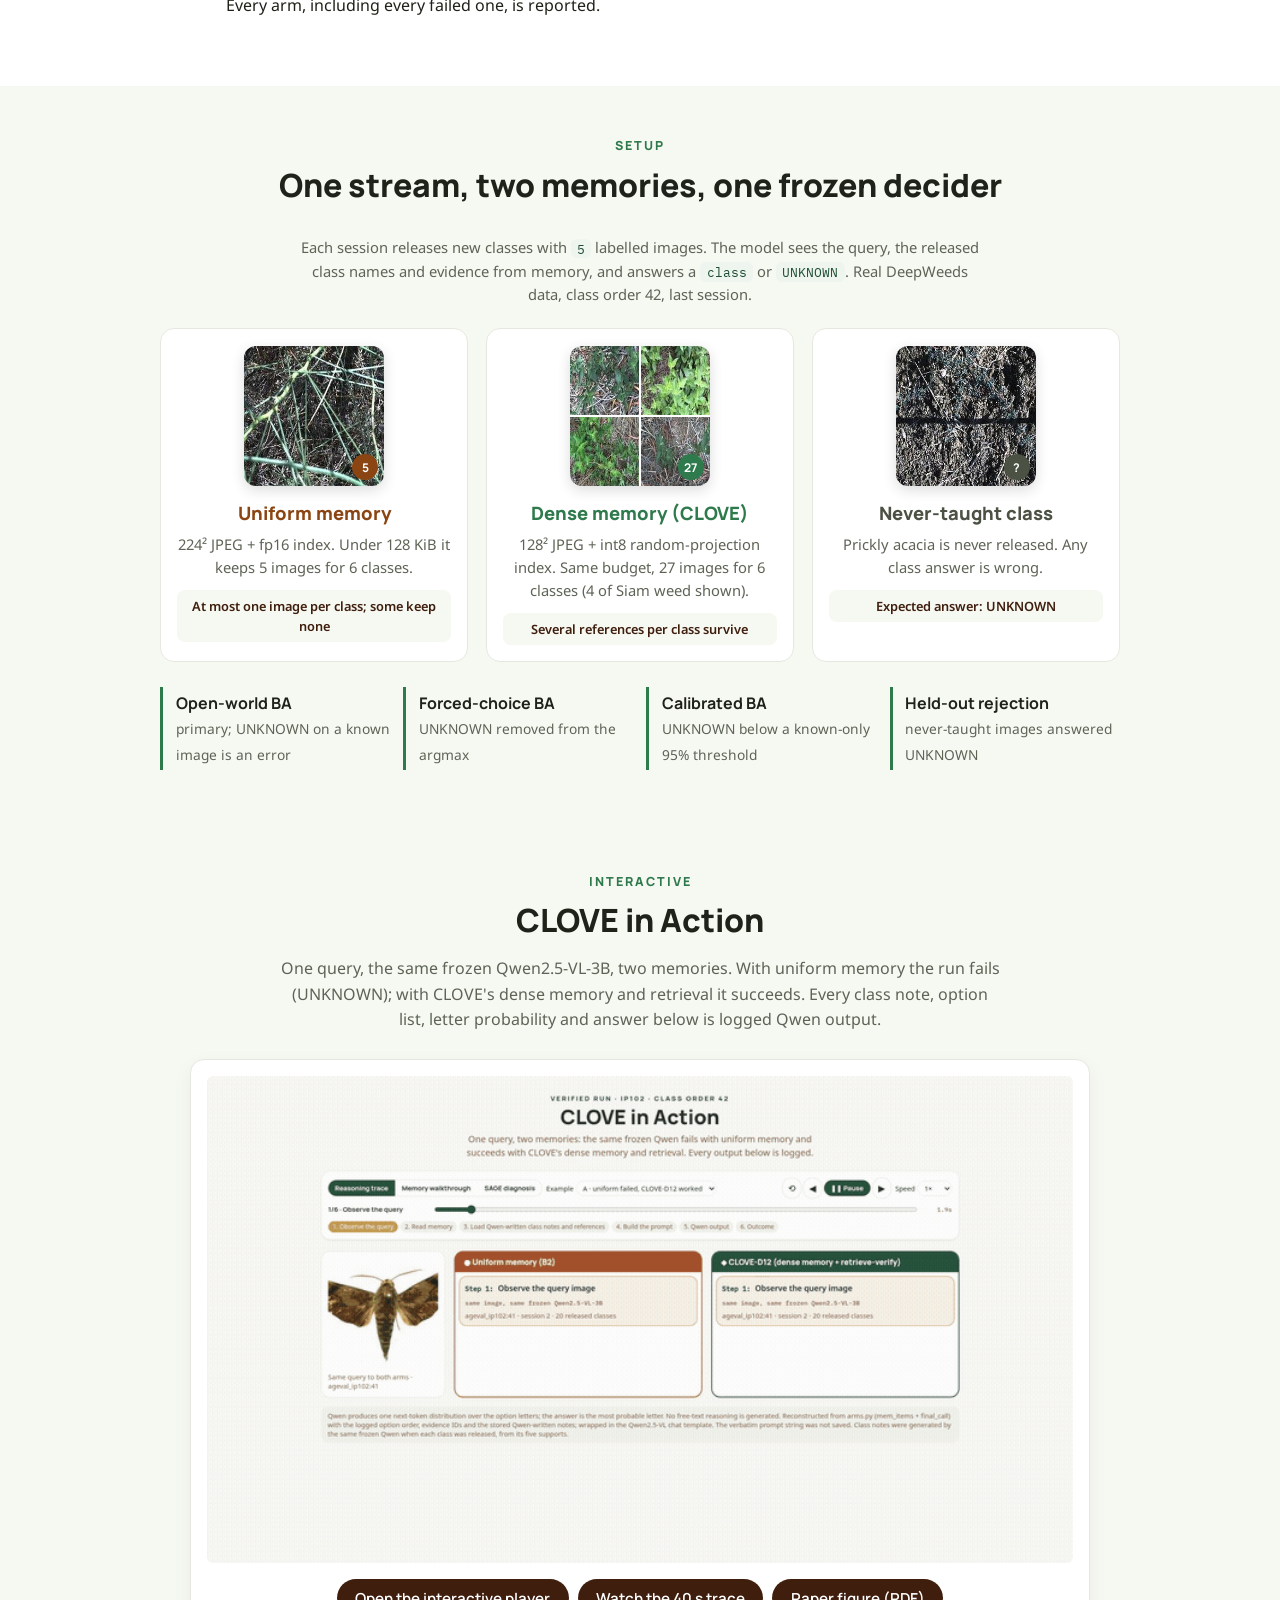
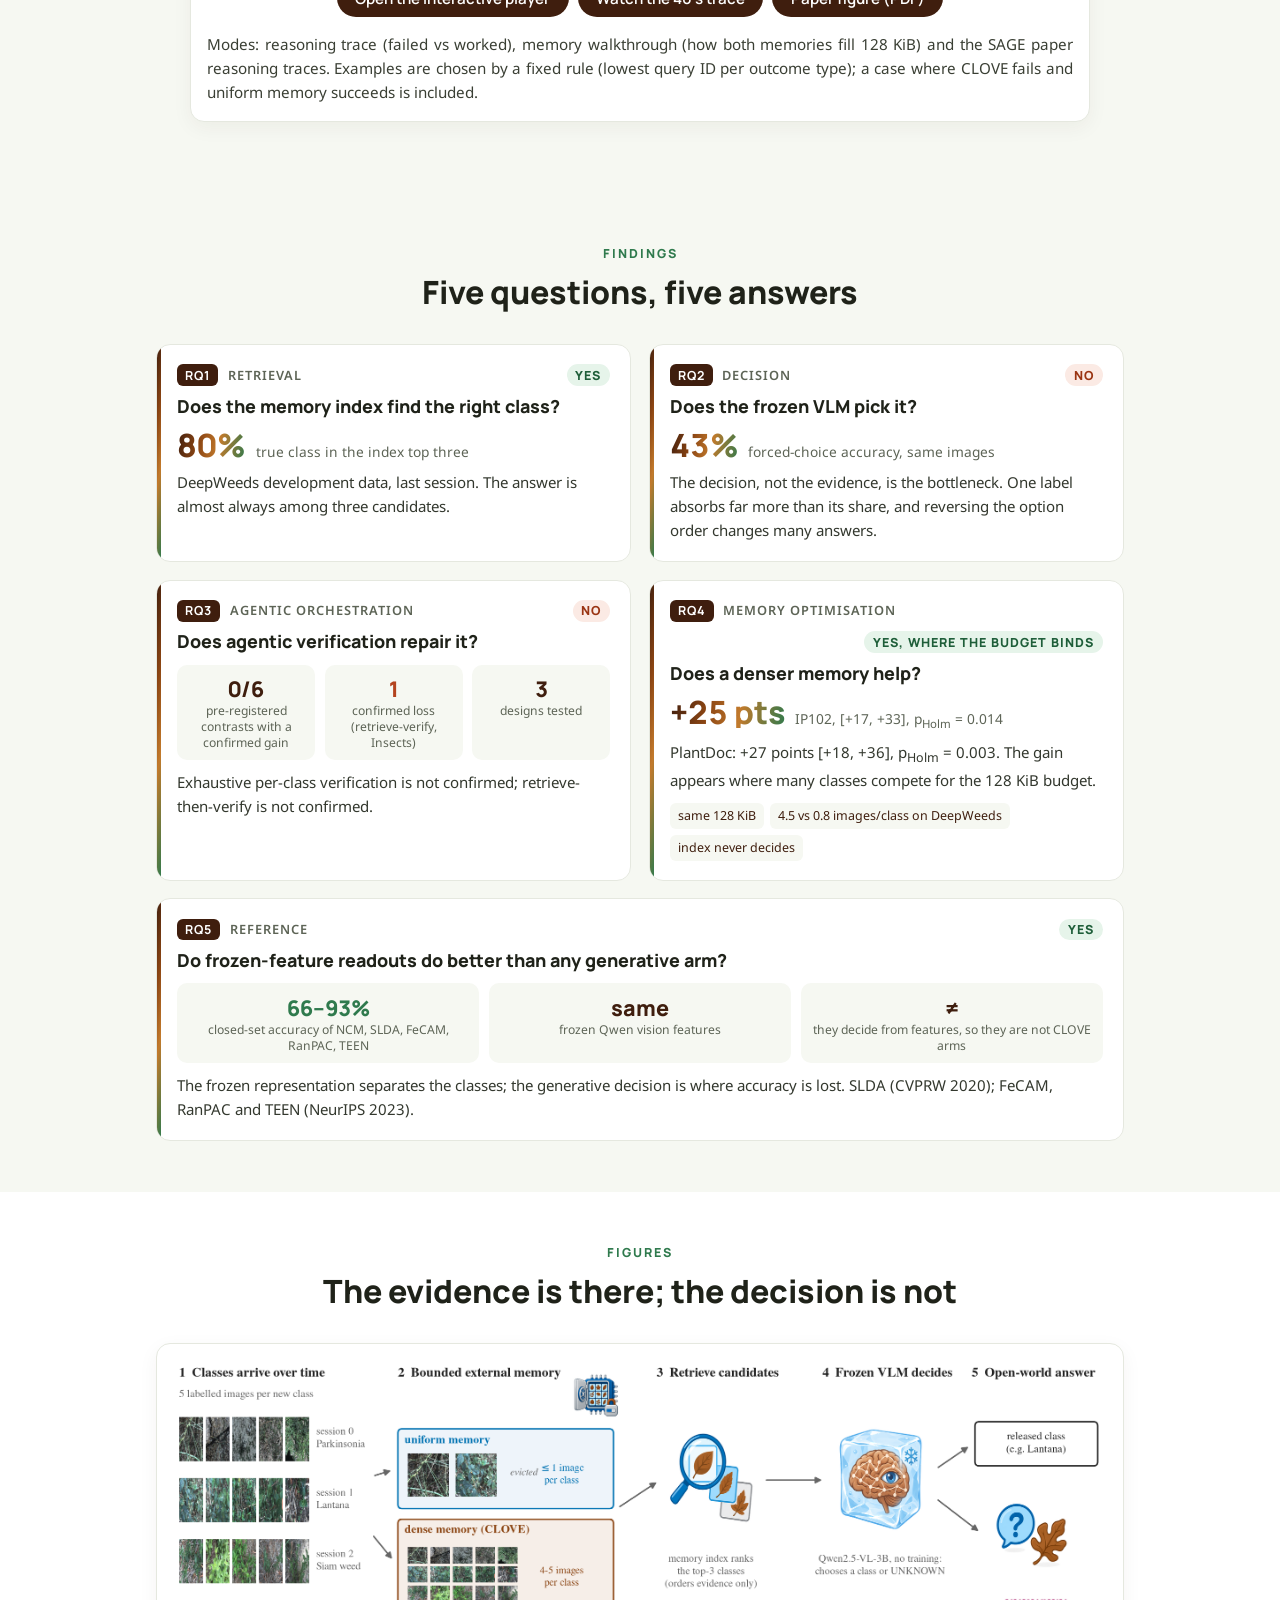
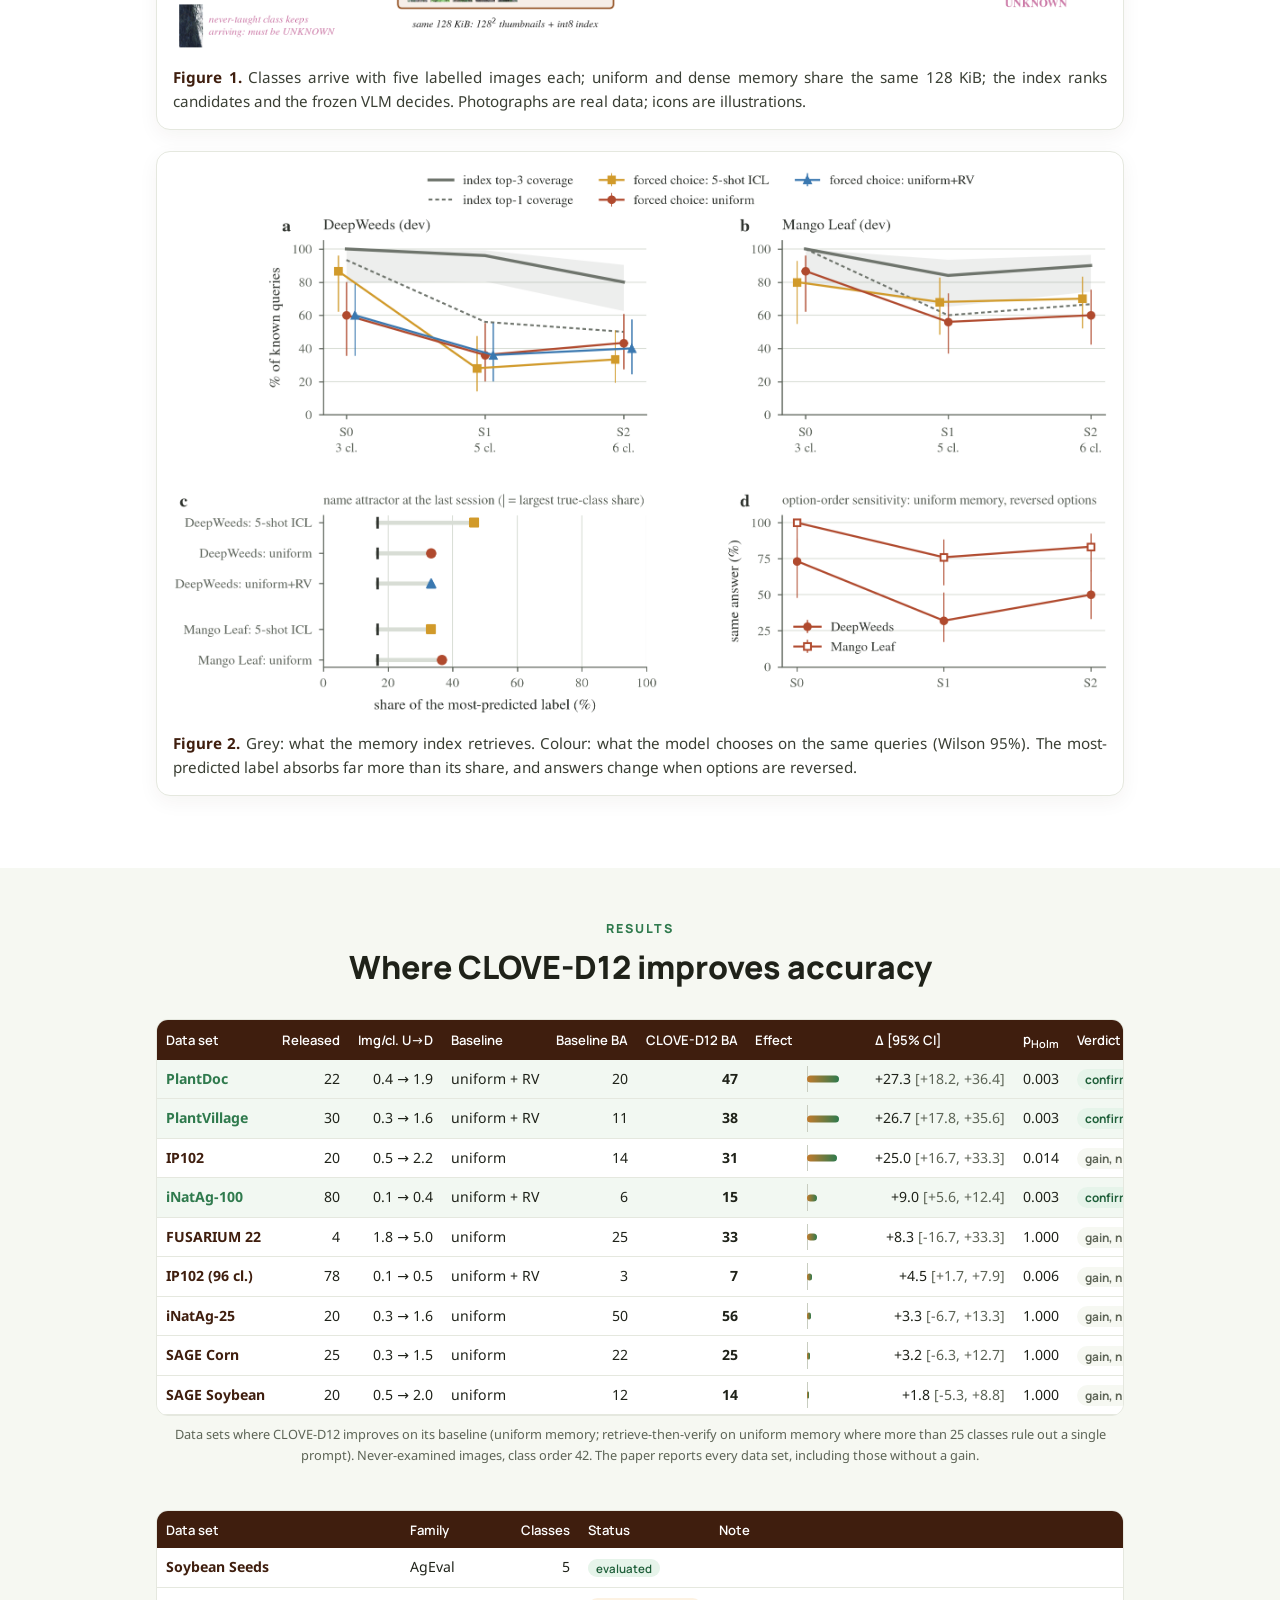
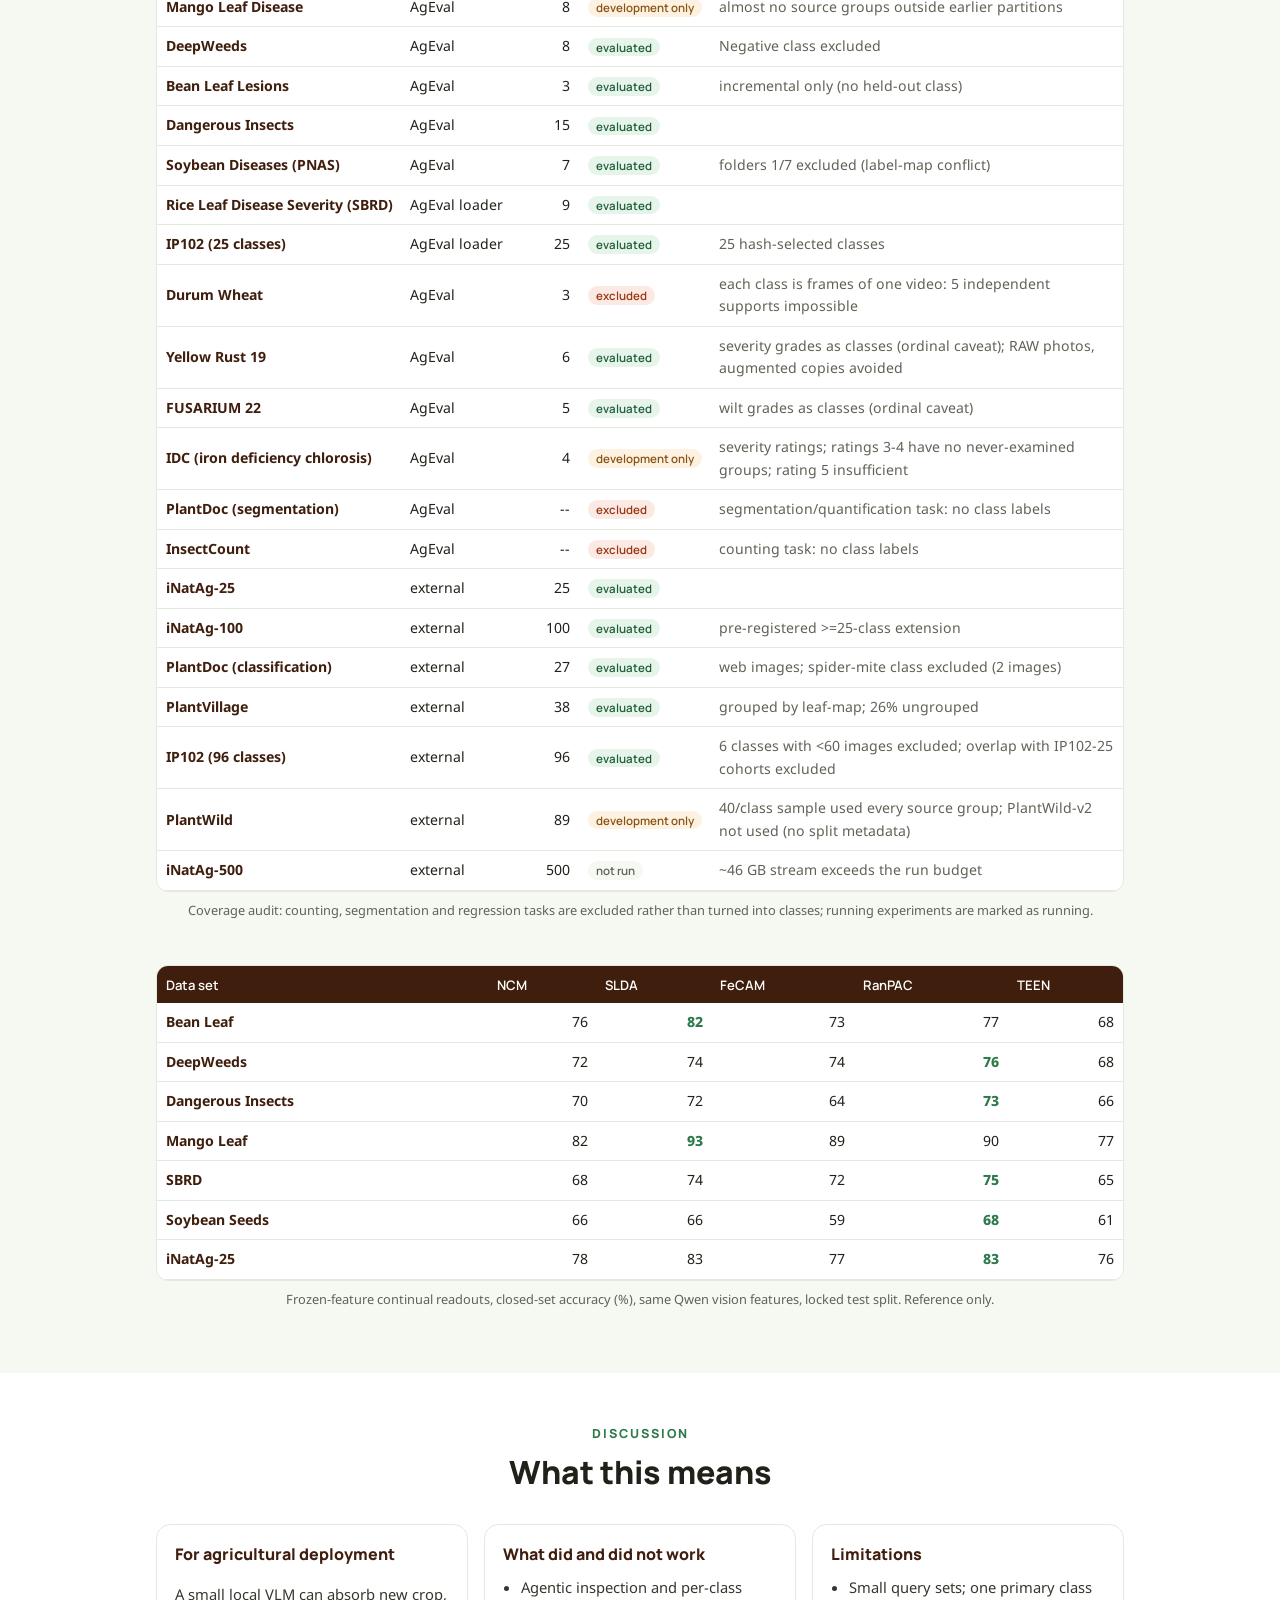
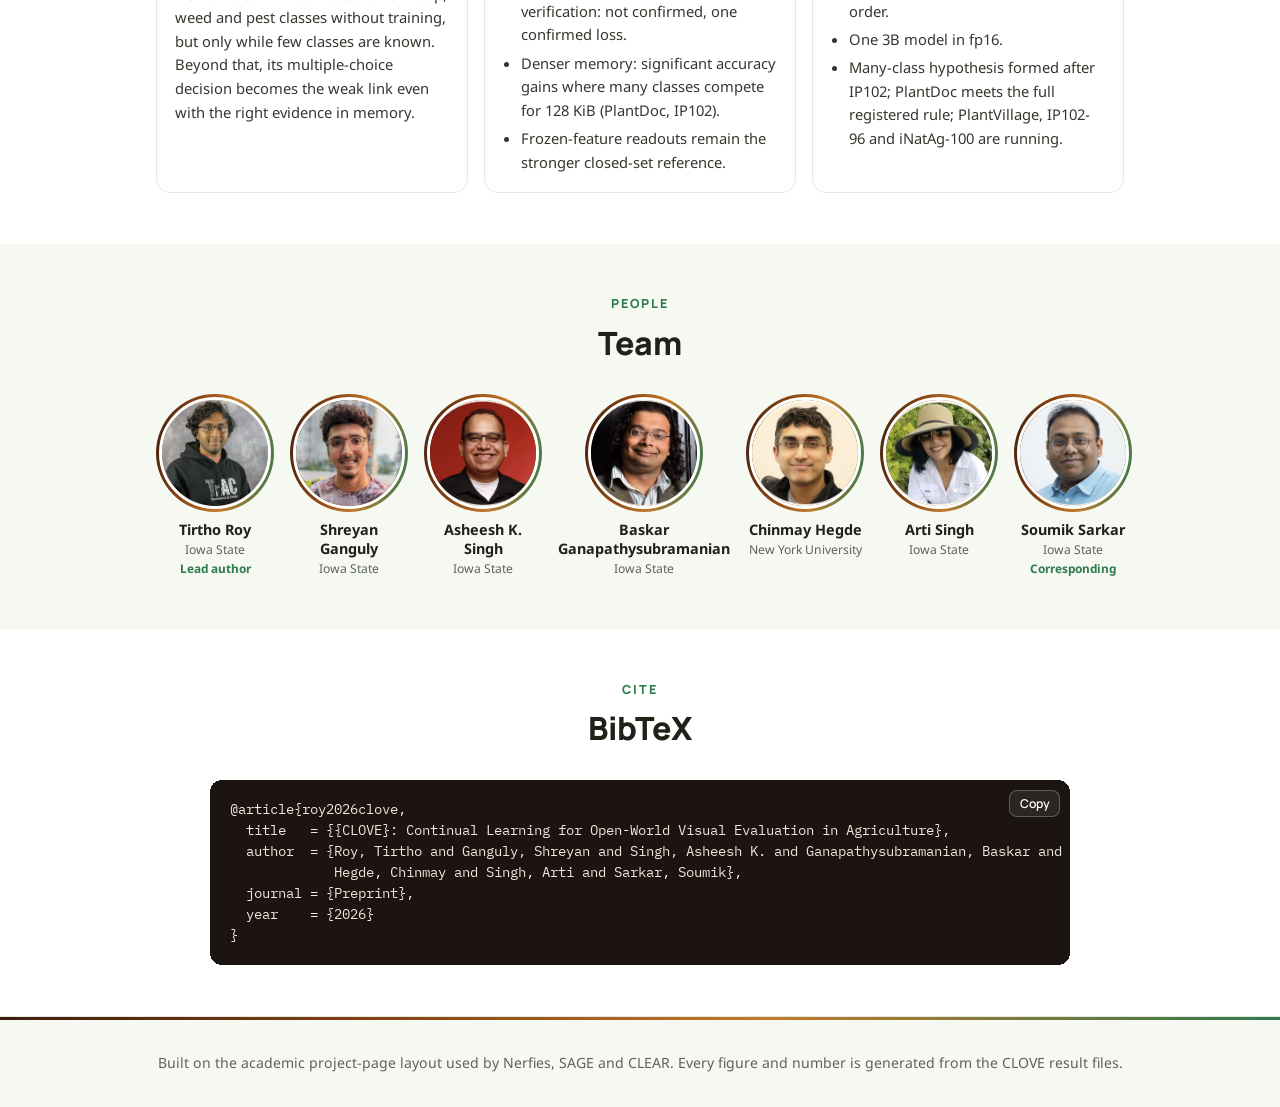
==== commit 38cdff53: "auto-update: results refreshed Co-Authored-By: Claude Opus 5.5 <noreply@anthropic.com>" ====
--- a/index.html
+++ b/index.html
@@ -238,7 +238,7 @@
     <a class="btn" href="#bibtex"><svg viewBox="0 0 24 24" aria-hidden="true"><path d="M6 17h3l2-4V7H5v6h3zm8 0h3l2-4V7h-6v6h3z"/></svg>BibTeX</a>
   </div>
   <div class="stats">
-    <div class="stat"><div class="n">17</div><div class="l">agricultural data sets<br>pre-registered confirmation</div></div>
+    <div class="stat"><div class="n">18</div><div class="l">agricultural data sets<br>pre-registered confirmation</div></div>
     <div class="stat"><div class="n">12/12</div><div class="l">AgEval subsets audited<br>21 candidates total</div></div>
     <div class="stat"><div class="n">128 KiB</div><div class="l">external memory<br>the only state that changes</div></div>
     <div class="stat"><div class="n">0</div><div class="l">trained parameters<br>Qwen2.5-VL-3B frozen</div></div>
@@ -254,7 +254,7 @@
 
 <section class="sec" id="abstract"><div class="wrap narrow">
   <span class="kick">Abstract</span><h2>Abstract</h2>
-  <p class="just">CLOVE asks whether a small, locally runnable vision-language model can itself be the classifier when agricultural categories are released over time with five labelled images each, while images of never-taught categories keep arriving. Frozen Qwen2.5-VL-3B-Instruct chooses a released class or UNKNOWN; nothing is trained and only a 128&nbsp;KiB external memory changes. On DeepWeeds development data the true class is in the memory index's top three for 80% of images, but the model's forced choice is right for 43%. In a pre-registered confirmation on never-examined image groups, exhaustive class verification is not confirmed and retrieve-then-verify is not confirmed. A byte-optimised dense memory with retrieve-then-verify (CLOVE-D12) raises open-world accuracy on the many-class data sets PlantDoc (+27 points, meeting the full pre-registered rule) and IP102 (+25 points, p<sub>Holm</sub> = 0.013). Frozen-feature readouts remain stronger in closed-set accuracy. Every arm, including every failed one, is reported.</p>
+  <p class="just">CLOVE asks whether a small, locally runnable vision-language model can itself be the classifier when agricultural categories are released over time with five labelled images each, while images of never-taught categories keep arriving. Frozen Qwen2.5-VL-3B-Instruct chooses a released class or UNKNOWN; nothing is trained and only a 128&nbsp;KiB external memory changes. On DeepWeeds development data the true class is in the memory index's top three for 80% of images, but the model's forced choice is right for 43%. In a pre-registered confirmation on never-examined image groups, exhaustive class verification is not confirmed and retrieve-then-verify is not confirmed. A byte-optimised dense memory with retrieve-then-verify (CLOVE-D12) raises open-world accuracy on the many-class data sets PlantDoc (+27 points, meeting the full pre-registered rule) and IP102 (+25 points, p<sub>Holm</sub> = 0.014). Frozen-feature readouts remain stronger in closed-set accuracy. Every arm, including every failed one, is reported.</p>
 </div></section>
 
 <section class="sec tint" id="setup"><div class="wrap">
@@ -294,7 +294,7 @@
       <div class="minis"><div class="mini"><div class="v">0/6</div><div class="l">pre-registered contrasts with a confirmed gain</div></div><div class="mini"><div class="v bad">1</div><div class="l">confirmed loss (retrieve-verify, Insects)</div></div><div class="mini"><div class="v">3</div><div class="l">designs tested</div></div></div>
       <p>Exhaustive per-class verification is not confirmed; retrieve-then-verify is not confirmed.</p></div>
     <div class="rq"><div class="hdr"><span class="id">RQ4</span><span class="tp">Memory optimisation</span><span class="ans yes">Yes, where the budget binds</span></div><h3>Does a denser memory help?</h3>
-      <div class="big"><span class="v">+25 pts</span><span class="c">IP102, [+17, +33], p<sub>Holm</sub> = 0.013</span></div><p>PlantDoc: +27 points [+18, +36], p<sub>Holm</sub> = 0.003. The gain appears where many classes compete for the 128&nbsp;KiB budget.</p>
+      <div class="big"><span class="v">+25 pts</span><span class="c">IP102, [+17, +33], p<sub>Holm</sub> = 0.014</span></div><p>PlantDoc: +27 points [+18, +36], p<sub>Holm</sub> = 0.003. The gain appears where many classes compete for the 128&nbsp;KiB budget.</p>
       <div class="chips"><span class="chip">same 128 KiB</span><span class="chip">4.5 vs 0.8 images/class on DeepWeeds</span><span class="chip">index never decides</span></div></div>
     <div class="rq wide"><div class="hdr"><span class="id">RQ5</span><span class="tp">Reference</span><span class="ans yes">Yes</span></div><h3>Do frozen-feature readouts do better than any generative arm?</h3>
       <div class="minis"><div class="mini"><div class="v good">66–93%</div><div class="l">closed-set accuracy of NCM, SLDA, FeCAM, RanPAC, TEEN</div></div><div class="mini"><div class="v">same</div><div class="l">frozen Qwen vision features</div></div><div class="mini"><div class="v">≠</div><div class="l">they decide from features, so they are not CLOVE arms</div></div></div>
@@ -313,7 +313,7 @@
   <div class="tw"><table><thead><tr><th>Data set</th><th>Released</th><th>Img/cl. U→D</th><th>Baseline</th><th>Baseline BA</th><th>CLOVE-D12 BA</th><th>Effect</th><th>Δ [95% CI]</th><th>p<sub>Holm</sub></th><th>Verdict</th></tr></thead><tbody>
 <tr class='hot'><td class='ds'>PlantDoc</td><td class='n'>22</td><td class='n'>0.4 &rarr; 1.9</td><td>uniform + RV</td><td class='n'>20</td><td class='n'><b>47</b></td><td class='eff'><i class='ax'></i><i class='bx p' style='left:50%;width:27.27272727272727%'></i></td><td class='n'>+27.3 <span style='color:var(--muted)'>[+18.2, +36.4]</span></td><td class='n'>0.003</td><td><span class='vd g'>confirmed gain</span></td></tr>
 <tr class='hot'><td class='ds'>PlantVillage</td><td class='n'>30</td><td class='n'>0.3 &rarr; 1.6</td><td>uniform + RV</td><td class='n'>11</td><td class='n'><b>38</b></td><td class='eff'><i class='ax'></i><i class='bx p' style='left:50%;width:26.66666666666667%'></i></td><td class='n'>+26.7 <span style='color:var(--muted)'>[+17.8, +35.6]</span></td><td class='n'>0.003</td><td><span class='vd g'>confirmed gain</span></td></tr>
-<tr class=''><td class='ds'>IP102</td><td class='n'>20</td><td class='n'>0.5 &rarr; 2.2</td><td>uniform</td><td class='n'>14</td><td class='n'><b>31</b></td><td class='eff'><i class='ax'></i><i class='bx p' style='left:50%;width:25.0%'></i></td><td class='n'>+25.0 <span style='color:var(--muted)'>[+16.7, +33.3]</span></td><td class='n'>0.013</td><td><span class='vd n'>gain, n.s.</span></td></tr>
+<tr class=''><td class='ds'>IP102</td><td class='n'>20</td><td class='n'>0.5 &rarr; 2.2</td><td>uniform</td><td class='n'>14</td><td class='n'><b>31</b></td><td class='eff'><i class='ax'></i><i class='bx p' style='left:50%;width:25.0%'></i></td><td class='n'>+25.0 <span style='color:var(--muted)'>[+16.7, +33.3]</span></td><td class='n'>0.014</td><td><span class='vd n'>gain, n.s.</span></td></tr>
 <tr class='hot'><td class='ds'>iNatAg-100</td><td class='n'>80</td><td class='n'>0.1 &rarr; 0.4</td><td>uniform + RV</td><td class='n'>6</td><td class='n'><b>15</b></td><td class='eff'><i class='ax'></i><i class='bx p' style='left:50%;width:9.03954802259886%'></i></td><td class='n'>+9.0 <span style='color:var(--muted)'>[+5.6, +12.4]</span></td><td class='n'>0.003</td><td><span class='vd g'>confirmed gain</span></td></tr>
 <tr class=''><td class='ds'>FUSARIUM 22</td><td class='n'>4</td><td class='n'>1.8 &rarr; 5.0</td><td>uniform</td><td class='n'>25</td><td class='n'><b>33</b></td><td class='eff'><i class='ax'></i><i class='bx p' style='left:50%;width:8.33333333333333%'></i></td><td class='n'>+8.3 <span style='color:var(--muted)'>[-16.7, +33.3]</span></td><td class='n'>1.000</td><td><span class='vd n'>gain, n.s.</span></td></tr>
 <tr class=''><td class='ds'>IP102 (96 cl.)</td><td class='n'>78</td><td class='n'>0.1 &rarr; 0.5</td><td>uniform + RV</td><td class='n'>3</td><td class='n'><b>7</b></td><td class='eff'><i class='ax'></i><i class='bx p' style='left:50%;width:4.51977401129943%'></i></td><td class='n'>+4.5 <span style='color:var(--muted)'>[+1.7, +7.9]</span></td><td class='n'>0.006</td><td><span class='vd n'>gain, n.s.</span></td></tr>
